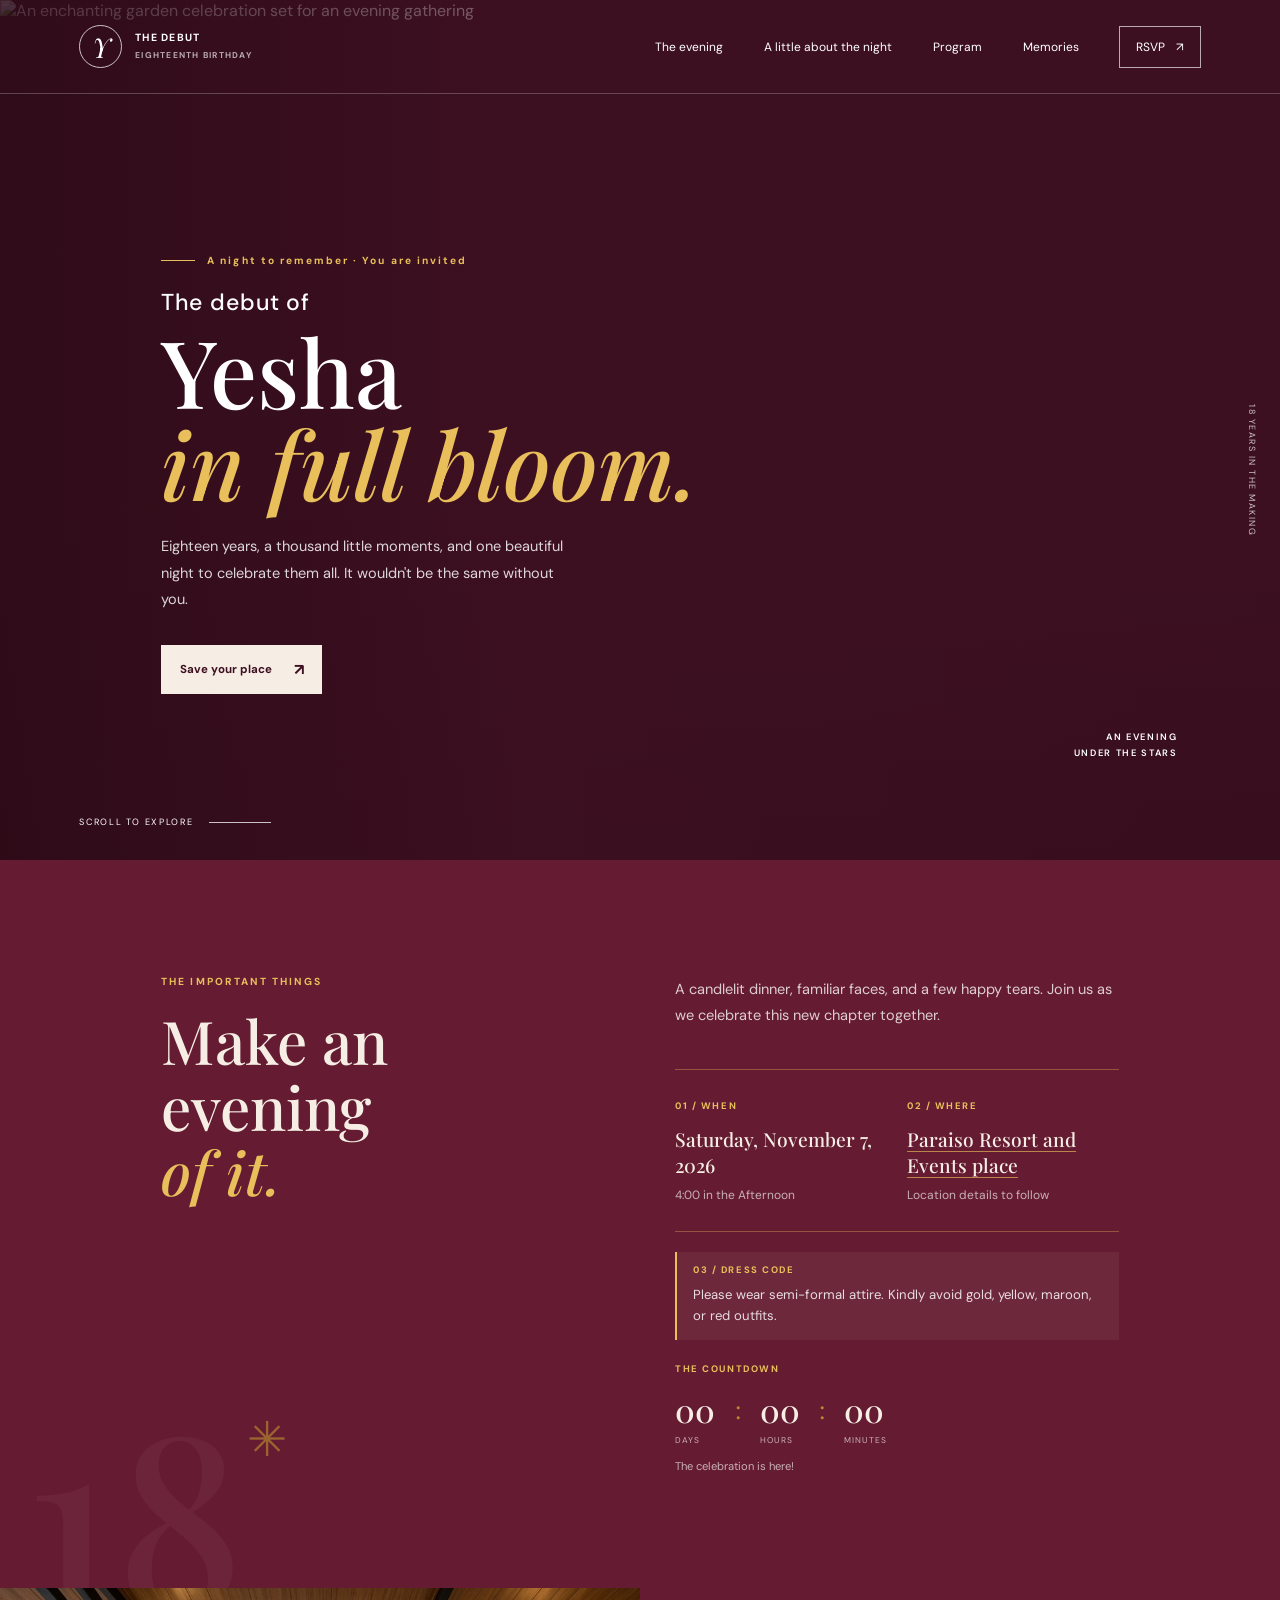
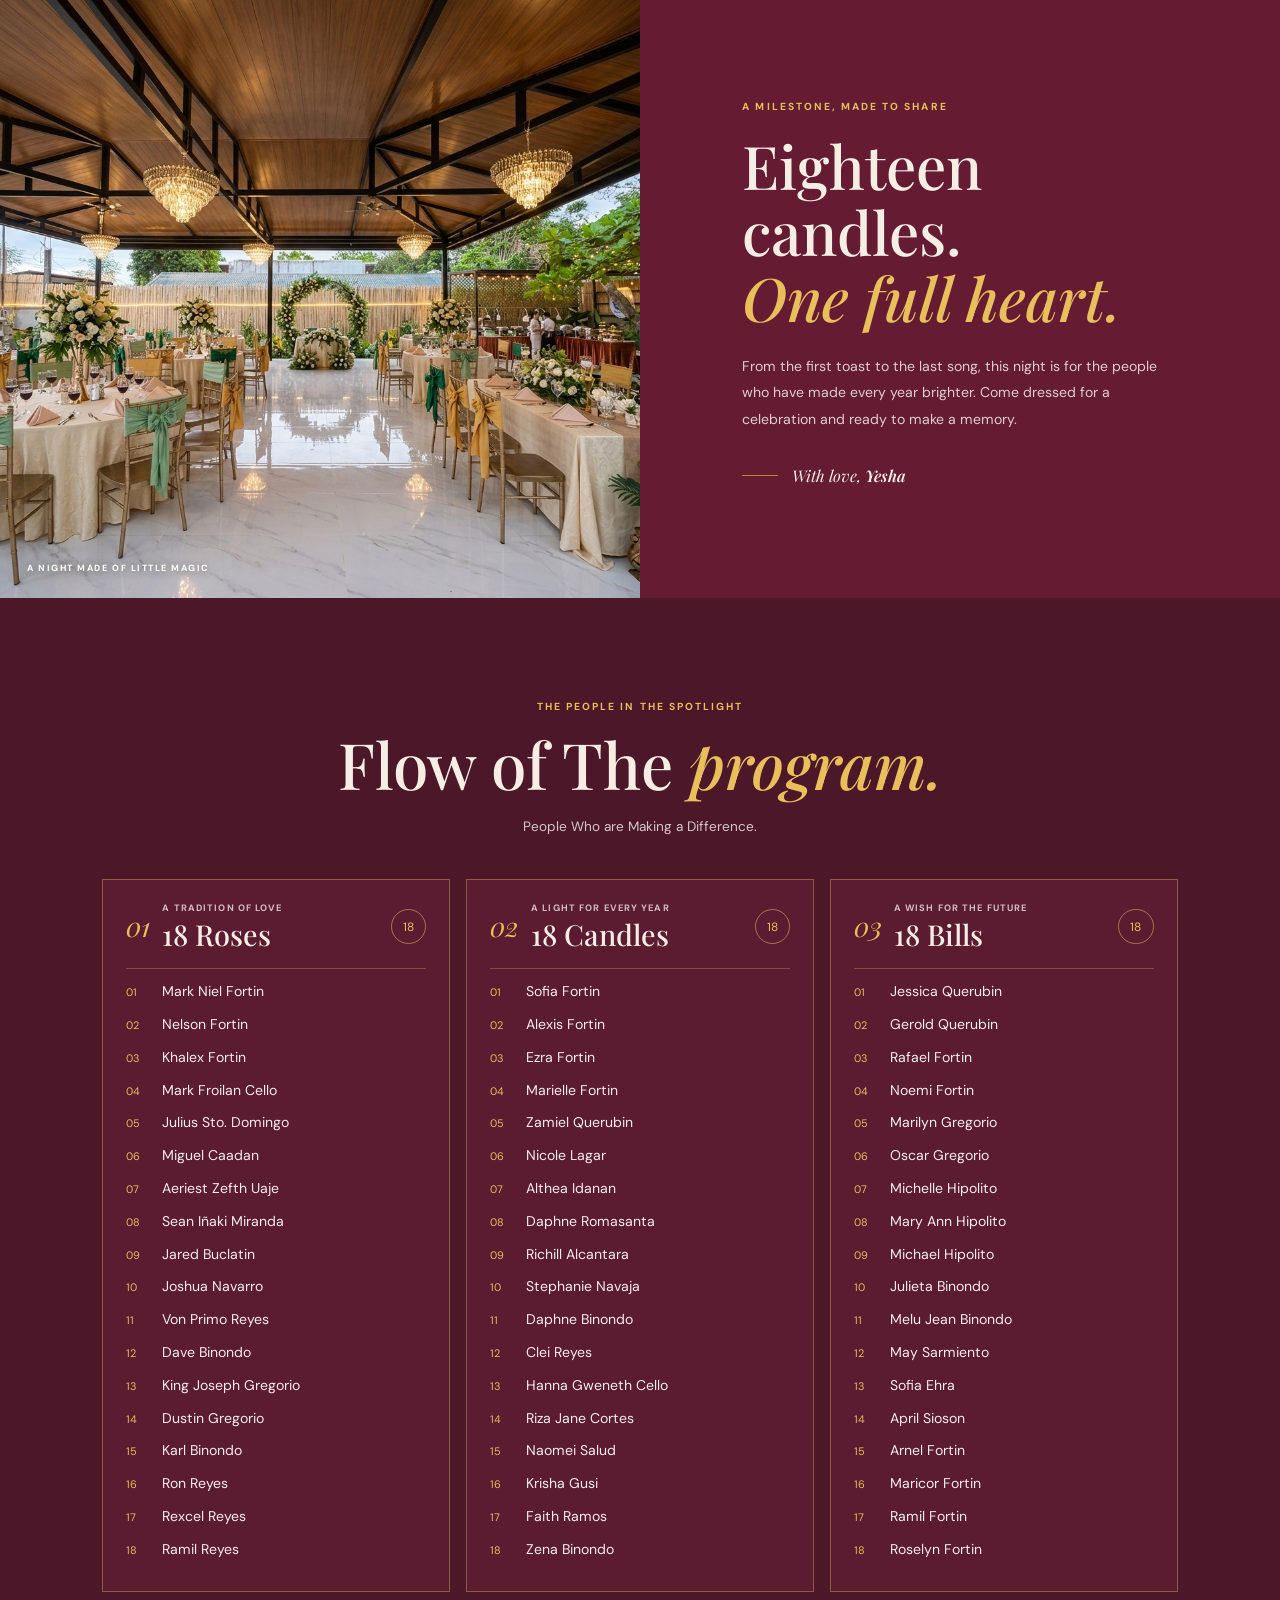
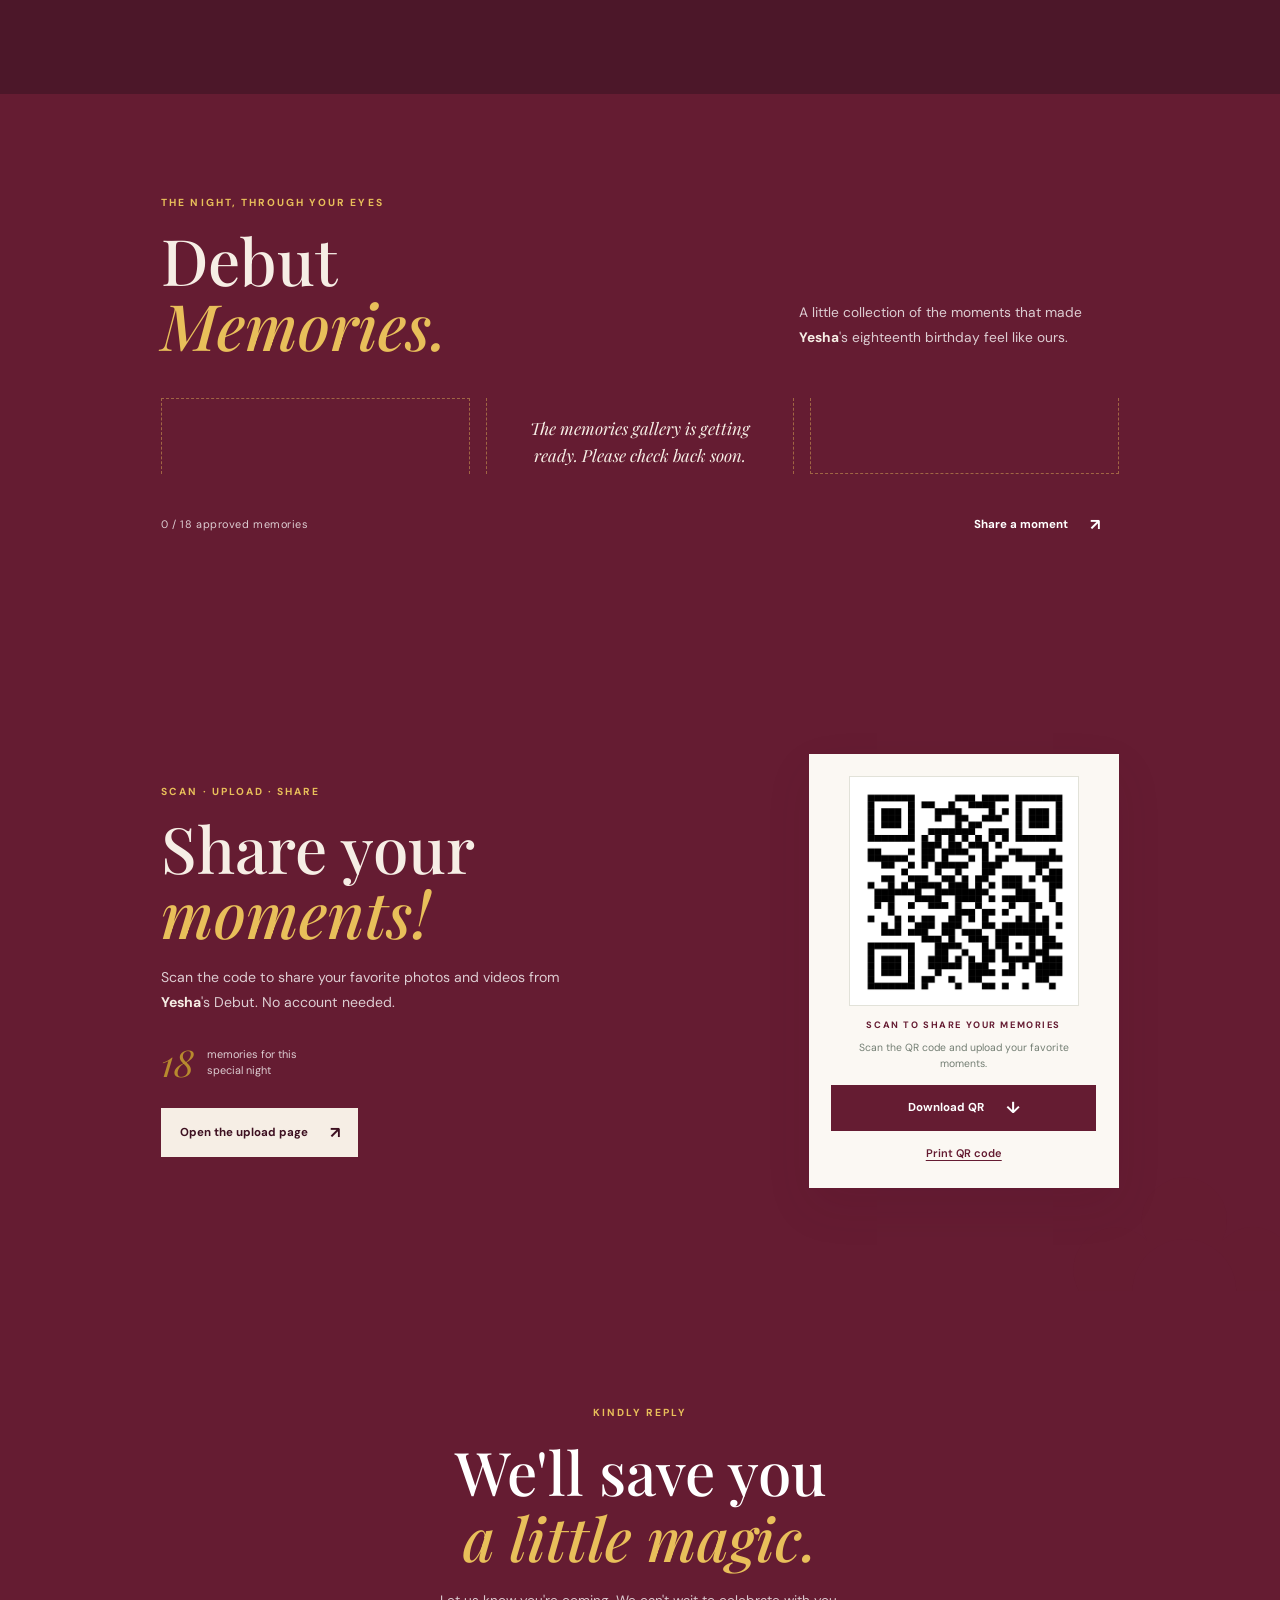
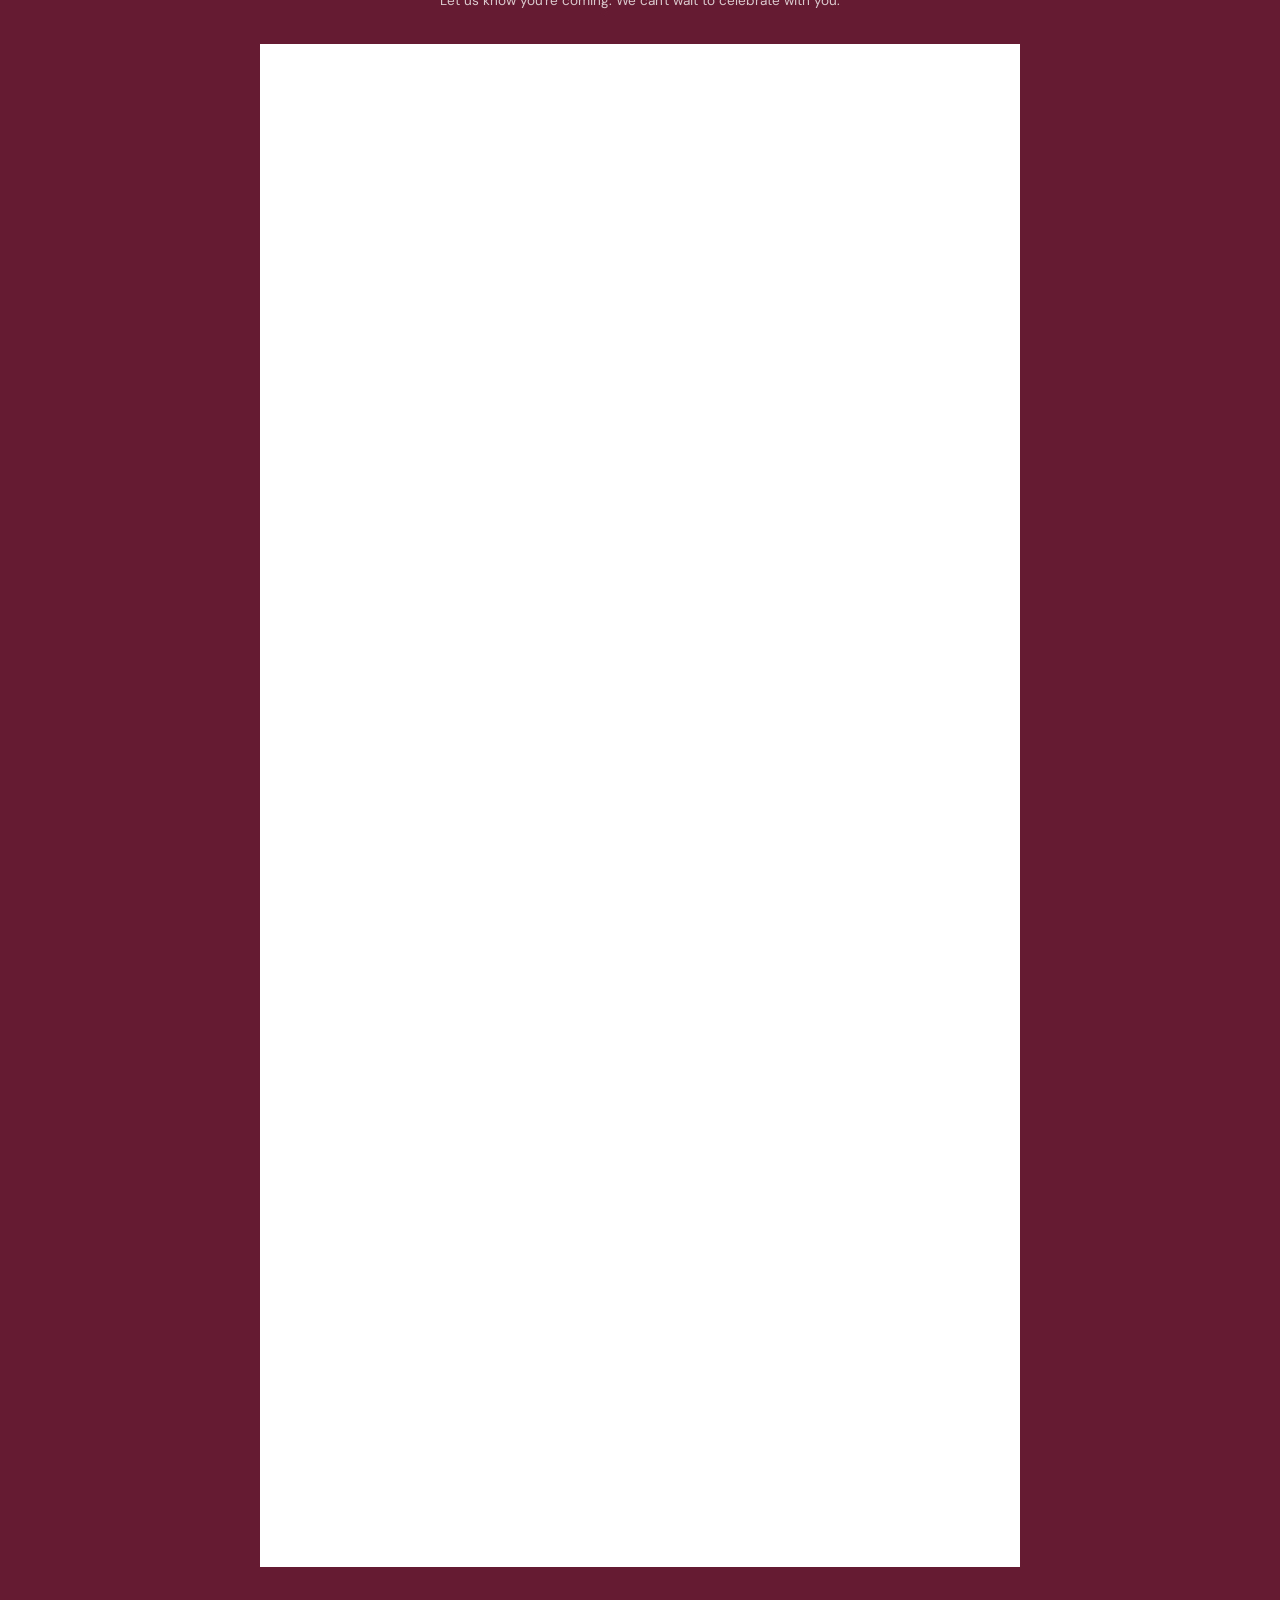
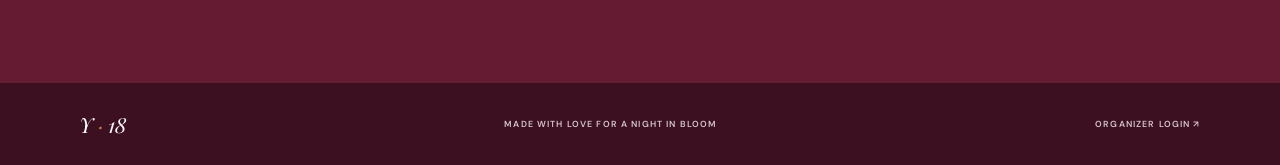
==== index.html @ 49f1c227 "Update print statement from 'Hello' to 'Goodbye'" ====
<!doctype html>
<html lang="en">
<head>
  <meta charset="utf-8">
  <meta name="viewport" content="width=device-width, initial-scale=1">
  <meta name="theme-color" content="#651c32">
  <meta name="description" content="You're invited to celebrate Yesha's eighteenth birthday debut.">
  <title>Yesha's Debut | An Evening in Bloom</title>
  <link rel="canonical" href="https://yesha-s-18th-birthday-atus.vercel.app/">
  <link rel="icon" type="image/svg+xml" href="favicon.svg">
  <link rel="apple-touch-icon" href="favicon.svg">
  <meta property="og:type" content="website">
  <meta property="og:site_name" content="Yesha's Debut">
  <meta property="og:title" content="Yesha's Debut | An Evening in Bloom">
  <meta property="og:description" content="You're invited to celebrate Yesha's eighteenth birthday debut.">
  <meta property="og:url" content="https://yesha-s-18th-birthday-atus.vercel.app/">
  <meta property="og:image" content="https://yesha-s-18th-birthday-atus.vercel.app/QR.png">
  <meta property="og:image:type" content="image/png">
  <meta property="og:image:width" content="1000">
  <meta property="og:image:height" content="1000">
  <meta property="og:image:alt" content="QR code for Yesha's debut celebration">
  <meta property="og:image" content="https://yesha-s-18th-birthday-atus.vercel.app/Venues.jpg">
  <meta property="og:image:alt" content="Paraiso Resort and Events Place">
  <meta name="twitter:card" content="summary">
  <meta name="twitter:title" content="Yesha's Debut | An Evening in Bloom">
  <meta name="twitter:description" content="You're invited to celebrate Yesha's eighteenth birthday debut.">
  <meta name="twitter:image" content="https://yesha-s-18th-birthday-atus.vercel.app/QR.png">
  <link rel="preconnect" href="https://fonts.googleapis.com">
  <link rel="preconnect" href="https://fonts.gstatic.com" crossorigin>
  <link href="https://fonts.googleapis.com/css2?family=DM+Sans:wght@400;500;600;700&family=Playfair+Display:ital,wght@0,500;0,600;0,700;1,500;1,600&display=swap" rel="stylesheet">
  <link rel="stylesheet" href="styles.css">
  <script src="https://cdn.jsdelivr.net/npm/@supabase/supabase-js@2" defer></script>
  <script src="site-config.js" defer></script>
  <script src="supabase-client.js" defer></script>
  <script src="script.js" defer></script>
</head>
<body>
  <audio id="background-audio" src="music.mp3" autoplay loop preload="auto" aria-hidden="true"></audio>
  <header class="site-header">
    <a class="wordmark" href="#home" aria-label="Yesha's debut, home">
      <span class="wordmark-initial">Y</span>
      <span class="wordmark-copy">THE DEBUT<br><span>EIGHTEENTH BIRTHDAY</span></span>
    </a>
    <nav class="main-nav" aria-label="Main navigation">
      <a href="#details">The evening</a>
      <a href="#celebration">A little about the night</a>
      <a href="#program">Program</a>
      <a href="#memories">Memories</a>
      <a class="nav-rsvp" href="#rsvp">RSVP <span aria-hidden="true">↗</span></a>
    </nav>
  </header>

  <main>
    <section class="hero" id="home" aria-labelledby="hero-title">
      <img class="hero-image is-active" src="https://images.unsplash.com/photo-1519741497674-611481863552?auto=format&fit=crop&w=2200&q=85" alt="An enchanting garden celebration set for an evening gathering" aria-hidden="true">
      <img class="hero-image" alt="" aria-hidden="true">
      <div class="hero-shade" aria-hidden="true"></div>
      <div class="hero-content">
        <p class="eyebrow"><span class="eyebrow-line"></span> A night to remember · You are invited</p>
        <h1 id="hero-title"><span class="hero-title-small">The debut of</span><span id="debutant-name" class="hero-name">Yesha</span><span class="hero-title-italic">in full bloom.</span></h1>
        <p class="hero-intro">Eighteen years, a thousand little moments, and one beautiful night to celebrate them all. It wouldn't be the same without you.</p>
        <a class="button button-light" href="#rsvp">Save your place <span aria-hidden="true">↗</span></a>
      </div>
      <div class="hero-note" aria-hidden="true"><span>AN EVENING</span><span>UNDER THE STARS</span></div>
      <a class="scroll-cue" href="#details"><span>SCROLL TO EXPLORE</span><span class="scroll-line"></span></a>
      <div class="hero-side-note" aria-hidden="true">18 YEARS IN THE MAKING</div>
    </section>

    <section class="details section-wrap" id="details" aria-labelledby="details-title">
      <div class="details-heading">
        <p class="eyebrow eyebrow-dark">THE IMPORTANT THINGS</p>
        <h2 id="details-title">Make an evening<br><em>of it.</em></h2>
      </div>
      <div class="details-main">
        <p class="section-copy">A candlelit dinner, familiar faces, and a few happy tears. Join us as we celebrate this new chapter together.</p>
        <div class="event-facts">
          <div class="event-fact">
            <span class="fact-index">01 / WHEN</span>
            <p id="event-date">Date to be announced</p>
            <span id="event-time" class="fact-subtext">4:00 PM</span>
          </div>
          <div class="event-fact">
            <span class="fact-index">02 / WHERE</span>
            <p><a id="event-venue" href="https://www.google.com/maps/place/Paraiso+sa+Congress/@14.7582657,121.0325871,3a,90y,278.48h,64.18t/data=!3m7!1e1!3m5!1sX5Kvedfa7cS5qW-k0V_lZw!2e0!6shttps:%2F%2Fstreetviewpixels-pa.googleapis.com%2Fv1%2Fthumbnail%3Fcb_client%3Dmaps_sv.tactile%26w%3D900%26h%3D600%26pitch%3D25.81698805499768%26panoid%3DX5Kvedfa7cS5qW-k0V_lZw%26yaw%3D278.47807647478226!7i13312!8i6656!4m16!1m8!3m7!1s0x3397b1004b66064d:0xa82770a7b398cbbd!2sParaiso+sa+Congress!8m2!3d14.7581177!4d121.0314279!10e5!16s%2Fg%2F11x8ly1_tz!3m6!1s0x3397b1004b66064d:0xa82770a7b398cbbd!8m2!3d14.7581177!4d121.0314279!10e5!16s%2Fg%2F11x8ly1_tz?entry=ttu&g_ep=EgoyMDI2MDkzMC4wIKXMDSoASAFQAw%3D%3D" target="_blank" rel="noopener noreferrer">Venue to be announced</a></p>
            <span id="event-location" class="fact-subtext">Location details to follow</span>
          </div>
        </div>
        <aside class="attire-note" aria-label="Dress code">
          <p class="attire-note-label">03 / DRESS CODE</p>
          <p>Please wear semi-formal attire. Kindly avoid gold, yellow, maroon, or red outfits.</p>
        </aside>
        <div class="countdown" aria-label="Countdown to the celebration">
          <p class="countdown-label">THE COUNTDOWN</p>
          <div class="countdown-units" aria-live="polite">
            <div><span id="days" class="count-number">--</span><span class="count-label">DAYS</span></div>
            <span class="count-separator" aria-hidden="true">:</span>
            <div><span id="hours" class="count-number">--</span><span class="count-label">HOURS</span></div>
            <span class="count-separator" aria-hidden="true">:</span>
            <div><span id="minutes" class="count-number">--</span><span class="count-label">MINUTES</span></div>
          </div>
          <p id="countdown-note" class="countdown-note">The date is being planned. Check back soon.</p>
        </div>
      </div>
      <div class="details-mark" aria-hidden="true">18<span>✳</span></div>
    </section>

    <section class="celebration" id="celebration" aria-labelledby="celebration-title">
      <div class="celebration-image-wrap">
        <img src="Venues.jpg" alt="Paraiso Resort and Events Place set for a celebration" loading="lazy">
        <span class="image-caption">A NIGHT MADE OF LITTLE MAGIC</span>
      </div>
      <div class="celebration-copy">
        <p class="eyebrow eyebrow-dark">A MILESTONE, MADE TO SHARE</p>
        <h2 id="celebration-title">Eighteen candles.<br><em>One full heart.</em></h2>
        <p>From the first toast to the last song, this night is for the people who have made every year brighter. Come dressed for a celebration and ready to make a memory.</p>
        <div class="celebration-signoff"><span class="signoff-rule"></span><span>With love, <strong id="signoff-name">Yesha</strong></span></div>
      </div>
    </section>

    <section class="program" id="program" aria-labelledby="program-title">
      <div class="program-heading">
        <p class="eyebrow">THE PEOPLE IN THE SPOTLIGHT</p>
        <h2 id="program-title">Flow of The <em>program.</em></h2>
        <p>People Who are Making a Difference.</p>
      </div>
      <div class="program-panels">
        <article class="program-panel">
          <div class="program-panel-heading">
            <span class="program-number" aria-hidden="true">01</span>
            <div><p class="program-kicker">A TRADITION OF LOVE</p><h3>18 Roses</h3></div>
            <span class="program-count">18</span>
          </div>
          <ol>
            <li>Mark Niel Fortin</li>
            <li>Nelson Fortin</li>
            <li>Khalex Fortin</li>
            <li>Mark Froilan Cello</li>
            <li>Julius Sto. Domingo</li>
            <li>Miguel Caadan</li>
            <li>Aeriest Zefth Uaje</li>
            <li>Sean Iñaki Miranda</li>
            <li>Jared Buclatin</li>
            <li>Joshua Navarro</li>
            <li>Von Primo Reyes</li>
            <li>Dave Binondo</li>
            <li>King Joseph Gregorio</li>
            <li>Dustin Gregorio</li>
            <li>Karl Binondo</li>
            <li>Ron Reyes</li>
            <li>Rexcel Reyes</li>
            <li>Ramil Reyes</li>
          </ol>
        </article>
        <article class="program-panel">
          <div class="program-panel-heading">
            <span class="program-number" aria-hidden="true">02</span>
            <div><p class="program-kicker">A LIGHT FOR EVERY YEAR</p><h3>18 Candles</h3></div>
            <span class="program-count">18</span>
          </div>
          <ol>
            <li>Sofia Fortin</li>
            <li>Alexis Fortin</li>
            <li>Ezra Fortin</li>
            <li>Marielle Fortin</li>
            <li>Zamiel Querubin</li>
            <li>Nicole Lagar</li>
            <li>Althea Idanan</li>
            <li>Daphne Romasanta</li>
            <li>Richill Alcantara</li>
            <li>Stephanie Navaja</li>
            <li>Daphne Binondo</li>
            <li>Clei Reyes</li>
            <li>Hanna Gweneth Cello</li>
            <li>Riza Jane Cortes</li>
            <li>Naomei Salud</li>
            <li>Krisha Gusi</li>
            <li>Faith Ramos</li>
            <li>Zena Binondo</li>
          </ol>
        </article>
        <article class="program-panel">
          <div class="program-panel-heading">
            <span class="program-number" aria-hidden="true">03</span>
            <div><p class="program-kicker">A WISH FOR THE FUTURE</p><h3>18 Bills</h3></div>
            <span class="program-count">18</span>
          </div>
          <ol>
            <li>Jessica Querubin</li>
            <li>Gerold Querubin</li>
            <li>Rafael Fortin</li>
            <li>Noemi Fortin</li>
            <li>Marilyn Gregorio</li>
            <li>Oscar Gregorio</li>
            <li>Michelle Hipolito</li>
            <li>Mary Ann Hipolito</li>
            <li>Michael Hipolito</li>
            <li>Julieta Binondo</li>
            <li>Melu Jean Binondo</li>
            <li>May Sarmiento</li>
            <li>Sofia Ehra</li>
            <li>April Sioson</li>
            <li>Arnel Fortin</li>
            <li>Maricor Fortin</li>
            <li>Ramil Fortin</li>
            <li>Roselyn Fortin</li>
          </ol>
        </article>
      </div>
    </section>

    <section class="memories" id="memories" aria-labelledby="memories-title">
      <div class="memories-heading">
        <div>
          <p class="eyebrow eyebrow-dark">THE NIGHT, THROUGH YOUR EYES</p>
          <h2 id="memories-title">Debut<br><em>Memories.</em></h2>
        </div>
        <p class="memories-intro">A little collection of the moments that made <span class="celebrant-inline">Yesha</span>'s eighteenth birthday feel like ours.</p>
      </div>
      <div id="gallery-grid" class="gallery-grid" aria-live="polite">
        <div class="gallery-empty"><span aria-hidden="true">✳</span><p>The first memories will appear here after they are approved.</p></div>
      </div>
      <div class="memories-bottom">
        <span class="gallery-count" id="gallery-count">0 / 18 approved memories</span>
        <a class="button button-forest" href="#share">Share a moment <span aria-hidden="true">↗</span></a>
      </div>
    </section>

    <section class="share" id="share" aria-labelledby="share-title">
      <div class="share-content">
        <div class="share-copy">
          <p class="eyebrow">SCAN · UPLOAD · SHARE</p>
          <h2 id="share-title">Share your<br><em>moments!</em></h2>
          <p>Scan the code to share your favorite photos and videos from <span class="celebrant-inline">Yesha</span>'s Debut. No account needed.</p>
          <div class="share-limit"><span class="limit-number">18</span><span>memories for this<br>special night</span></div>
          <a class="button button-light share-upload-link" href="./upload.html">Open the upload page <span aria-hidden="true">↗</span></a>
        </div>
        <div class="qr-card">
          <div class="qr-frame">
            <img id="qr-image" class="qr-image-link" src="QR.png" alt="QR code linking to the guest photo upload page">
          </div>
          <p class="qr-caption">SCAN TO SHARE YOUR MEMORIES</p>
          <p class="qr-instructions">Scan the QR code and upload your favorite moments.</p>
          <div class="qr-actions">
            <a class="button button-forest" id="download-qr" href="QR.png" download="yesha-debut-qr.png">Download QR <span aria-hidden="true">↓</span></a>
            <button class="text-button" id="print-qr" type="button">Print QR code</button>
          </div>
        </div>
      </div>
    </section>

    <dialog class="lightbox" id="lightbox" aria-label="Photo viewer">
      <button class="lightbox-close" id="lightbox-close" type="button" aria-label="Close photo viewer">×</button>
      <div class="lightbox-media" id="lightbox-media"></div>
      <p id="lightbox-caption"></p>
    </dialog>

    <section class="rsvp" id="rsvp" aria-labelledby="rsvp-title">
      <p class="eyebrow">KINDLY REPLY</p>
      <h2 id="rsvp-title">We'll save you<br><em>a little magic.</em></h2>
      <p class="rsvp-copy">Let us know you're coming. We can't wait to celebrate with you.</p>
      <div class="rsvp-form-wrap">
        <iframe
          class="rsvp-form"
          src="https://docs.google.com/forms/d/e/1FAIpQLSfuTPPCAPzBvNADlJmb6wy0ulGlIlmk2r95y5y-smfijhIFgg/viewform?embedded=true"
          title="RSVP for Yesha's eighteenth birthday debut"
          loading="lazy"
          allowfullscreen>
          Loading…
        </iframe>
      </div>
    </section>
  </main>

  <footer class="site-footer">
    <a class="footer-mark" href="#home">Y<span> · </span>18</a>
    <p>MADE WITH LOVE FOR A NIGHT IN BLOOM</p>
    <a href="./admin.html" class="back-top">ORGANIZER LOGIN ↗</a>
  </footer>
</body>
</html>
---- styles.css ----
:root {
  color-scheme: light;
  --forest: #651c32;
  --forest-dark: #3d1021;
  --leaf: #86601e;
  --petal: #f6eee5;
  --paper: #fbf8f3;
  --coral: #b88a2e;
  --sun: #e8bf5a;
  --ink: #39242a;
  --serif: "Playfair Display", Georgia, serif;
  --sans: "DM Sans", sans-serif;
}

* { box-sizing: border-box; }
html { scroll-behavior: smooth; scroll-padding-top: 5.5rem; }
body { margin: 0; background: var(--paper); color: var(--ink); font-family: var(--sans); -webkit-font-smoothing: antialiased; }
a { color: inherit; }

.site-header {
  position: absolute;
  z-index: 5;
  inset: 0 0 auto;
  min-height: 94px;
  padding: 0 clamp(1.25rem, 6.2vw, 6.5rem);
  display: flex;
  align-items: center;
  justify-content: space-between;
  color: white;
  border-bottom: 1px solid rgb(255 255 255 / 23%);
}
.wordmark { display: flex; align-items: center; gap: 0.8rem; text-decoration: none; }
.wordmark-initial { display: grid; width: 43px; aspect-ratio: 1; place-items: center; border: 1px solid rgb(255 255 255 / 75%); border-radius: 50%; font: italic 1.7rem var(--serif); }
.wordmark-copy { font-size: 0.65rem; font-weight: 700; letter-spacing: 0.12em; line-height: 1.55; }
.wordmark-copy span { color: rgb(255 255 255 / 65%); font-size: 0.53rem; }
.main-nav { display: flex; align-items: center; gap: clamp(1rem, 3.2vw, 3.2rem); font-size: 0.75rem; }
.main-nav a { text-decoration: none; transition: color 180ms ease; }
.main-nav a:hover { color: var(--sun); }
.main-nav .nav-rsvp { padding: 0.75rem 1rem; border: 1px solid rgb(255 255 255 / 65%); }
.nav-rsvp span { margin-left: 0.45rem; }

.hero { position: relative; min-height: 750px; height: min(860px, 100svh); display: flex; align-items: center; overflow: hidden; background: var(--forest-dark); color: white; }
.hero-image { position: absolute; inset: 0; width: 100%; height: 100%; object-fit: cover; object-position: center 54%; opacity: 0; transition: opacity 1s ease, filter 1s ease; }
.hero-image.is-active { opacity: 1; }
.hero-image.is-blurred { filter: blur(2px); transform: scale(1.02); }
.hero-shade { position: absolute; inset: 0; background: linear-gradient(90deg, rgb(45 10 23 / 84%) 0%, rgb(61 16 33 / 68%) 41%, rgb(61 16 33 / 16%) 100%), linear-gradient(0deg, rgb(45 10 23 / 46%), transparent 44%); }
.hero-content { position: relative; z-index: 1; width: min(700px, 68vw); margin-left: clamp(1.5rem, 12.6vw, 13rem); padding-top: 5.5rem; animation: content-arrive 700ms 100ms both; }
.eyebrow { display: flex; align-items: center; gap: 0.75rem; margin: 0; color: var(--sun); font-size: 0.64rem; font-weight: 700; letter-spacing: 0.2em; }
.eyebrow-line { width: 34px; height: 1px; background: currentColor; }
.hero h1 { margin: 1.4rem 0 1.1rem; font: 500 clamp(4rem, 7.3vw, 7.1rem)/0.99 var(--serif); }
.hero-title-small { display: block; margin-bottom: 0.42rem; font: 500 clamp(1.05rem, 1.8vw, 1.5rem)/1.2 var(--sans); letter-spacing: 0.04em; }
.hero-name { display: block; }
.hero-title-italic { display: block; color: var(--sun); font-style: italic; }
.hero-intro { max-width: 410px; margin: 1.6rem 0 2rem; color: rgb(255 255 255 / 83%); font-size: 0.91rem; line-height: 1.8; }
.button { display: inline-flex; min-height: 49px; align-items: center; justify-content: center; gap: 1.4rem; padding: 0.8rem 1.15rem; font-size: 0.72rem; font-weight: 700; text-decoration: none; transition: background 180ms ease, color 180ms ease, transform 180ms ease; }
.button:hover { transform: translateY(-2px); }
.button-light { background: var(--petal); color: var(--forest-dark); }
.button-light:hover { background: white; }
.button span { font-size: 1rem; }
.hero-note { position: absolute; right: clamp(2rem, 8vw, 8rem); bottom: 6.3rem; display: flex; flex-direction: column; gap: 0.25rem; color: white; font-size: 0.58rem; font-weight: 600; letter-spacing: 0.18em; text-align: right; }
.scroll-cue { position: absolute; bottom: 2rem; left: clamp(1.5rem, 6.2vw, 6.5rem); display: flex; align-items: center; gap: 1rem; color: white; font-size: 0.57rem; letter-spacing: 0.18em; text-decoration: none; }
.scroll-line { width: 62px; height: 1px; background: rgb(255 255 255 / 75%); }
.hero-side-note { position: absolute; right: 1.4rem; top: 47%; color: rgb(255 255 255 / 75%); font-size: 0.56rem; letter-spacing: 0.17em; writing-mode: vertical-rl; }

.section-wrap { position: relative; padding: clamp(5rem, 9vw, 8.5rem) clamp(1.5rem, 12.6vw, 13rem); }
.details { display: grid; grid-template-columns: 0.9fr 1fr; gap: clamp(3rem, 9vw, 9rem); overflow: hidden; background: var(--paper); }
.eyebrow-dark { color: var(--leaf); }
.details h2, .celebration h2, .rsvp h2 { margin: 1.25rem 0 0; color: var(--forest); font: 500 clamp(2.65rem, 4.7vw, 4.5rem)/1.09 var(--serif); }
.details h2 em, .celebration h2 em, .rsvp h2 em { color: var(--coral); font-weight: 500; }
.details-main { padding-top: 0.1rem; }
.section-copy { max-width: 490px; margin: 0 0 2.5rem; color: #69746b; font-size: 0.91rem; line-height: 1.8; }
.event-facts { display: grid; grid-template-columns: 1fr 1fr; gap: 1.25rem; padding: 1.4rem 0 1.7rem; border-top: 1px solid #d8ddd3; border-bottom: 1px solid #d8ddd3; }
.attire-note { margin-top: 1.2rem; border-left: 2px solid var(--sun); padding: 0.8rem 1rem; background: rgb(255 255 255 / 5%); }
.attire-note-label { margin: 0; color: var(--sun); font-size: 0.59rem; font-weight: 700; letter-spacing: 0.16em; }
.attire-note p:last-child { margin: 0.45rem 0 0; color: rgb(255 255 255 / 84%); font-size: 0.82rem; line-height: 1.65; }
.fact-index, .countdown-label { color: var(--leaf); font-size: 0.59rem; font-weight: 700; letter-spacing: 0.16em; }
.event-fact p { margin: 0.8rem 0 0.3rem; color: var(--forest); font: 500 1.2rem var(--serif); }
.event-fact a { text-decoration: underline; text-decoration-color: rgb(232 191 90 / 65%); text-underline-offset: 0.2em; cursor: pointer; }
.event-fact a:hover { color: var(--sun); }
.fact-subtext { color: #798078; font-size: 0.75rem; }
.countdown { padding-top: 1.45rem; }
.countdown-label { margin: 0 0 0.8rem; }
.countdown-units { display: flex; align-items: flex-start; gap: 1.2rem; }
.countdown-units > div { display: grid; gap: 0.28rem; }
.count-number { color: var(--forest); font: 500 2rem var(--serif); font-variant-numeric: tabular-nums; }
.count-label { color: #798078; font-size: 0.53rem; letter-spacing: 0.12em; }
.count-separator { padding-top: 0.32rem; color: var(--coral); font: 1.5rem var(--serif); }
.countdown-note { margin: 0.8rem 0 0; color: #798078; font-size: 0.7rem; }
.details-mark { position: absolute; bottom: -2.65rem; left: 2%; color: rgb(101 28 50 / 4%); font: 500 15rem/1 var(--serif); pointer-events: none; }
.details-mark span { position: absolute; top: 1.1rem; right: -2.7rem; color: var(--coral); font: 3rem var(--sans); opacity: 0.65; }

.celebration { display: grid; min-height: 610px; grid-template-columns: 1fr 1fr; background: #f0e6d3; }
.celebration-image-wrap { position: relative; min-height: 540px; overflow: hidden; }
.celebration-image-wrap img { position: absolute; width: 100%; height: 100%; object-fit: cover; }
.image-caption { position: absolute; bottom: 1.5rem; left: 1.7rem; color: white; font-size: 0.56rem; font-weight: 700; letter-spacing: 0.17em; text-shadow: 0 1px 10px rgb(0 0 0 / 45%); }
.celebration-copy { display: flex; flex-direction: column; justify-content: center; align-items: flex-start; padding: clamp(3rem, 8vw, 7rem); }
.celebration-copy > p:not(.eyebrow) { max-width: 440px; margin: 1.4rem 0 0; color: #5e6a60; font-size: 0.88rem; line-height: 1.9; }
.celebration-signoff { display: flex; align-items: center; gap: 0.85rem; margin-top: 2rem; color: var(--forest); font: italic 1rem var(--serif); }
.signoff-rule { width: 36px; height: 1px; background: var(--coral); }
.celebration-signoff strong { font-weight: 600; }

.program { padding: clamp(4.5rem, 8vw, 7rem) clamp(1.5rem, 8vw, 8rem); background: #4c1729; color: var(--petal); }
.program-heading { max-width: 680px; margin: 0 auto 2.5rem; text-align: center; }
.program-heading .eyebrow { justify-content: center; }
.program-heading h2 { margin: 1rem 0 0; color: var(--petal); font: 500 clamp(2.6rem, 5vw, 4.4rem)/1.08 var(--serif); }
.program-heading h2 em { color: var(--sun); font-weight: 500; }
.program-heading > p:last-child { max-width: 490px; margin: 1rem auto 0; color: rgb(255 255 255 / 76%); font-size: 0.85rem; line-height: 1.8; }
.program-panels { display: grid; max-width: 1280px; grid-template-columns: repeat(3, minmax(0, 1fr)); gap: 1rem; margin: 0 auto; }
.program-panel { min-width: 0; padding: 1.35rem clamp(1rem, 1.8vw, 1.65rem); border: 1px solid rgb(232 191 90 / 38%); background: #5b1b30; }
.program-panel-heading { display: grid; grid-template-columns: auto 1fr auto; align-items: center; gap: 0.75rem; padding-bottom: 1rem; border-bottom: 1px solid rgb(232 191 90 / 30%); }
.program-number { color: var(--sun); font: italic 1.7rem/1 var(--serif); }
.program-kicker { margin: 0 0 0.3rem; color: rgb(255 255 255 / 72%); font-size: 0.58rem; font-weight: 700; letter-spacing: 0.12em; }
.program-panel h3 { margin: 0; color: var(--petal); font: 500 1.8rem/1.15 var(--serif); }
.program-count { display: grid; width: 2.2rem; aspect-ratio: 1; place-items: center; border: 1px solid rgb(232 191 90 / 55%); border-radius: 50%; color: var(--sun); font-size: 0.75rem; }
.program-panel ol { display: grid; gap: 0.15rem; margin: 0; padding: 0.8rem 0 0; list-style: none; counter-reset: participant; }
.program-panel li { display: grid; grid-template-columns: 1.8rem minmax(0, 1fr); gap: 0.45rem; align-items: baseline; min-height: 1.9rem; color: rgb(255 255 255 / 92%); font-size: 0.88rem; line-height: 1.5; overflow-wrap: anywhere; counter-increment: participant; }
.program-panel li::before { color: var(--sun); content: counter(participant, decimal-leading-zero); font-size: 0.68rem; font-variant-numeric: tabular-nums; }

.rsvp { padding: clamp(5rem, 9vw, 8rem) 1.5rem; background: var(--forest); color: white; text-align: center; }
.rsvp .eyebrow { justify-content: center; }
.rsvp h2 { color: white; }
.rsvp h2 em { color: var(--sun); }
.rsvp-copy { margin: 1.2rem auto 1.8rem; color: rgb(255 255 255 / 76%); font-size: 0.85rem; line-height: 1.7; }
.button-dark { background: var(--sun); color: var(--forest-dark); }
.button-dark:hover { background: #f1d58e; }
.rsvp-form-wrap { width: min(100%, 760px); margin: 2rem auto 0; overflow: hidden; background: white; }
.rsvp-form { display: block; width: 100%; height: 1523px; border: 0; }
.site-footer { min-height: 82px; display: flex; align-items: center; justify-content: space-between; gap: 1rem; padding: 1rem clamp(1.5rem, 6.2vw, 6.5rem); background: var(--forest-dark); color: rgb(255 255 255 / 76%); }
.footer-mark { color: white; font: italic 1.3rem var(--serif); text-decoration: none; }
.footer-mark span { color: var(--coral); }
.site-footer p, .back-top { margin: 0; font-size: 0.55rem; font-weight: 600; letter-spacing: 0.13em; }
.back-top { color: inherit; text-decoration: none; }

.main-nav a[href="#memories"] { white-space: nowrap; }
.memories { padding: clamp(4.5rem, 8vw, 7.5rem) clamp(1.5rem, 12.6vw, 13rem); background: #f4eee6; }
.memories-heading, .memories-bottom, .organizer-heading, .admin-toolbar, .upload-heading, .upload-footer { display: flex; align-items: flex-end; justify-content: space-between; gap: 1.5rem; }
.memories h2, .share h2, .organizer h2 { margin: 1.1rem 0 0; color: var(--forest); font: 500 clamp(2.8rem, 5vw, 4.7rem)/1.02 var(--serif); }
.memories h2 em, .share h2 em { color: var(--coral); font-weight: 500; }
.memories-intro { max-width: 320px; margin: 0 0 0.5rem; color: #667368; font-size: 0.86rem; line-height: 1.8; }
.gallery-grid { columns: 3; column-gap: 1rem; margin-top: 2.5rem; }
.gallery-empty { min-height: 230px; display: grid; place-content: center; justify-items: center; padding: 2rem; border: 1px dashed #c7cfc4; color: #647266; text-align: center; }
.gallery-empty > span { color: var(--coral); font-size: 2rem; }
.gallery-empty p { max-width: 300px; margin: 0.75rem 0 0; font: italic 1.05rem/1.6 var(--serif); }
.gallery-item { position: relative; display: inline-block; width: 100%; min-width: 0; margin: 0 0 1rem; break-inside: avoid; aspect-ratio: 1 / 1.12; overflow: hidden; background: #dce3d8; }
.gallery-item:nth-child(3n + 2) { aspect-ratio: 1 / 0.9; }
.gallery-item img, .gallery-item video { width: 100%; height: 100%; object-fit: cover; transition: transform 450ms ease; }
.gallery-item:hover img { transform: scale(1.035); }
.gallery-open { position: absolute; inset: 0; width: 100%; border: 0; padding: 0; background: transparent; cursor: zoom-in; }
.gallery-credit { position: absolute; inset: auto 0 0; padding: 2rem 1rem 0.9rem; color: white; background: linear-gradient(transparent, rgb(10 26 19 / 70%)); pointer-events: none; }
.gallery-credit strong, .gallery-credit span { display: block; overflow: hidden; text-overflow: ellipsis; white-space: nowrap; }
.gallery-credit strong { font: 500 1rem var(--serif); }
.gallery-credit span { margin-top: 0.25rem; font-size: 0.63rem; }
.memories-bottom { align-items: center; margin-top: 1.6rem; }
.gallery-count { color: #667368; font-size: 0.68rem; letter-spacing: 0.05em; }
.button-forest { border: 0; background: var(--forest); color: white; cursor: pointer; }
.button-forest:hover { background: var(--forest-dark); }

.share { position: relative; overflow: hidden; padding: clamp(4.5rem, 8vw, 7.5rem) clamp(1.5rem, 12.6vw, 13rem); background: #f3ead8; }
.share::after { position: absolute; right: -2rem; bottom: -8rem; color: rgb(101 28 50 / 5%); content: "✿"; font: 19rem/1 var(--serif); pointer-events: none; }
.share-content { position: relative; z-index: 1; display: grid; grid-template-columns: 1fr minmax(230px, 310px); align-items: center; gap: 4rem; }
.share-copy > p:not(.eyebrow) { max-width: 430px; margin: 1.2rem 0 0; color: #58675d; font-size: 0.88rem; line-height: 1.8; }
.share .eyebrow { color: var(--leaf); }
.share-copy h2 { color: var(--forest); }
.celebrant-inline { color: var(--forest); font-weight: 700; }
.share-limit { display: flex; align-items: center; gap: 0.8rem; margin-top: 1.8rem; color: #657469; font-size: 0.68rem; line-height: 1.45; }
.limit-number { color: var(--coral); font: italic 2.3rem/1 var(--serif); }
.share-upload-link { margin-top: 1.7rem; }
.qr-card { display: grid; justify-items: center; padding: 1.4rem; background: var(--paper); box-shadow: 0 18px 44px rgb(61 16 33 / 9%); }
.qr-frame { display: grid; width: min(100%, 230px); aspect-ratio: 1; place-items: center; padding: 0.5rem; border: 1px solid #e2e2d9; background: white; }
.qr-image-link { display: block; width: 100%; height: 100%; }
.qr-frame img { display: block; width: 100%; height: 100%; object-fit: contain; }
.qr-caption { margin: 0.8rem 0 0; color: var(--forest); font-size: 0.58rem; font-weight: 700; letter-spacing: 0.17em; }
.qr-instructions { max-width: 210px; margin: 0.55rem 0 0; color: #737e73; font-size: 0.65rem; line-height: 1.55; text-align: center; }
.qr-actions { display: grid; width: 100%; gap: 0.5rem; margin-top: 0.8rem; justify-items: center; }
.qr-actions .button { width: 100%; min-height: 42px; justify-content: center; }
.text-button { border: 0; padding: 0.4rem; background: transparent; color: var(--forest); font: 600 0.69rem var(--sans); text-decoration: underline; text-underline-offset: 3px; cursor: pointer; }
.upload-form { position: relative; z-index: 1; max-width: 850px; margin: clamp(3.5rem, 6vw, 5.5rem) auto 0; padding: clamp(1.25rem, 3.5vw, 2.5rem); background: var(--paper); box-shadow: 0 22px 55px rgb(61 16 33 / 9%); }
.upload-heading { align-items: center; margin-bottom: 1.4rem; }
.upload-heading h3 { margin: 0.5rem 0 0; color: var(--forest); font: 500 1.75rem var(--serif); }
.remaining-count { color: #6b786e; font-size: 0.67rem; white-space: nowrap; }
.dropzone { position: relative; display: grid; min-height: 160px; place-content: center; justify-items: center; gap: 0.45rem; border: 1px dashed #aab9a8; background: #f5f6ef; color: var(--forest); text-align: center; cursor: pointer; transition: border-color 180ms ease, background 180ms ease; }
.dropzone:hover, .dropzone.is-dragging { border-color: var(--coral); background: #fbf1e9; }
.dropzone input { position: absolute; width: 1px; height: 1px; overflow: hidden; clip: rect(0, 0, 0, 0); }
.dropzone:focus-within { outline: 2px solid var(--coral); outline-offset: 3px; }
.drop-icon { display: grid; width: 34px; aspect-ratio: 1; place-items: center; border: 1px solid #cbd4c9; border-radius: 50%; color: var(--coral); font-size: 1.3rem; }
.dropzone strong { margin-top: 0.25rem; font: 500 1.08rem var(--serif); }
.dropzone > span:last-child { color: #758078; font-size: 0.64rem; }
.preview-grid { display: grid; grid-template-columns: repeat(auto-fill, minmax(105px, 1fr)); gap: 0.6rem; margin-top: 0.75rem; }
.preview-item { position: relative; aspect-ratio: 1; overflow: hidden; background: #e6e9e1; }
.preview-item img, .preview-item video { width: 100%; height: 100%; object-fit: cover; }
.preview-remove { position: absolute; top: 0.3rem; right: 0.3rem; display: grid; width: 27px; aspect-ratio: 1; place-items: center; border: 0; border-radius: 50%; background: rgb(61 16 33 / 90%); color: white; font-size: 1rem; cursor: pointer; }
.upload-fields { display: grid; grid-template-columns: 1fr auto; align-items: end; gap: 1rem; margin-top: 1.4rem; }
.field-label { display: grid; gap: 0.45rem; color: var(--forest); font-size: 0.72rem; font-weight: 600; }
.field-label > span { display: inline; color: #849086; font-size: 0.62rem; font-weight: 400; }
.field-label input, .field-label textarea { width: 100%; border: 1px solid #d5dbd2; border-radius: 0; padding: 0.78rem 0.85rem; background: white; color: var(--ink); font: 400 0.77rem var(--sans); }
.field-label input:focus, .field-label textarea:focus { border-color: var(--leaf); outline: 2px solid rgb(82 110 80 / 15%); }
.anonymous-toggle { display: flex; align-items: center; gap: 0.55rem; min-height: 42px; color: #526155; font-size: 0.7rem; cursor: pointer; white-space: nowrap; }
.anonymous-toggle input { position: absolute; opacity: 0; }
.toggle-ui { position: relative; width: 34px; height: 19px; border-radius: 20px; background: #c6cec5; transition: background 180ms ease; }
.toggle-ui::after { position: absolute; top: 3px; left: 3px; width: 13px; aspect-ratio: 1; border-radius: 50%; background: white; content: ""; transition: transform 180ms ease; }
.anonymous-toggle input:checked + .toggle-ui { background: var(--leaf); }
.anonymous-toggle input:checked + .toggle-ui::after { transform: translateX(15px); }
.anonymous-toggle input:focus-visible + .toggle-ui { outline: 2px solid var(--coral); outline-offset: 2px; }
.caption-field { position: relative; grid-column: 1 / -1; }
.caption-field textarea { resize: vertical; }
.character-count { justify-self: end; margin-top: -0.2rem; color: #899289; font-size: 0.59rem; font-weight: 400; }
.upload-footer { align-items: center; margin-top: 1rem; }
.privacy-note { max-width: 330px; margin: 0; color: #788379; font-size: 0.64rem; line-height: 1.6; }
.upload-button:disabled { background: #aab5aa; cursor: not-allowed; }
.upload-progress { display: grid; gap: 0.45rem; margin-top: 1.2rem; color: #637267; font-size: 0.68rem; }
.progress-track { height: 4px; overflow: hidden; background: #dce2d8; }
.progress-track span { display: block; width: 0; height: 100%; background: var(--coral); transition: width 160ms linear; }
.upload-message { margin: 0.8rem 0 0; color: var(--forest); font-size: 0.76rem; line-height: 1.6; }
.upload-message:empty { display: none; }

.organizer { border-top: 1px solid #e1e3da; background: #fbf8f3; }
.organizer > summary { display: flex; justify-content: space-between; align-items: center; padding: 1.35rem clamp(1.5rem, 12.6vw, 13rem); color: var(--forest); font-size: 0.73rem; font-weight: 700; cursor: pointer; list-style: none; }
.organizer > summary::-webkit-details-marker { display: none; }
.organizer > summary span { color: var(--coral); font-size: 1.2rem; }
.organizer[open] > summary span { transform: rotate(45deg); }
.organizer-content { padding: 1rem clamp(1.5rem, 12.6vw, 13rem) 4rem; }
.organizer-heading { align-items: end; }
.organizer h2 { font-size: clamp(2.3rem, 4vw, 3.5rem); }
.organizer-heading > p { max-width: 270px; margin: 0; color: #748075; font-size: 0.77rem; line-height: 1.6; }
.admin-stats { display: grid; grid-template-columns: repeat(3, 1fr); gap: 1rem; margin: 1.7rem 0; }
.admin-stat { padding: 1rem; border: 1px solid #e1e5dc; background: white; }
.admin-stat strong { display: block; color: var(--forest); font: 500 1.7rem var(--serif); }
.admin-stat span { color: #798379; font-size: 0.6rem; letter-spacing: 0.08em; text-transform: uppercase; }
.admin-toolbar { align-items: center; border-bottom: 1px solid #dde2d9; }
.admin-tabs { display: flex; flex-wrap: wrap; gap: 0.5rem; }
.admin-tab { border: 0; border-bottom: 2px solid transparent; padding: 0.75rem 0.4rem; background: none; color: #788278; font: 600 0.67rem var(--sans); cursor: pointer; }
.admin-tab span { margin-left: 0.25rem; color: var(--coral); }
.admin-tab.is-active { border-color: var(--coral); color: var(--forest); }
.admin-grid { display: grid; grid-template-columns: repeat(3, minmax(0, 1fr)); gap: 0.8rem; margin-top: 1rem; }
.admin-item { min-width: 0; padding: 0.6rem; border: 1px solid #e2e5de; background: white; }
.admin-item-media { width: 100%; aspect-ratio: 1.4; object-fit: cover; background: #e7ebe4; }
.admin-item h3 { overflow: hidden; margin: 0.65rem 0 0.25rem; color: var(--forest); font: 500 0.95rem var(--serif); text-overflow: ellipsis; white-space: nowrap; }
.admin-item p { margin: 0.25rem 0; color: #7c877d; font-size: 0.61rem; line-height: 1.5; }
.admin-actions { display: flex; flex-wrap: wrap; gap: 0.3rem; margin-top: 0.55rem; }
.admin-actions button { border: 1px solid #dce2d9; padding: 0.45rem 0.55rem; background: white; color: var(--forest); font: 600 0.59rem var(--sans); cursor: pointer; }
.admin-actions button:hover { border-color: var(--leaf); background: #f3f6f0; }
.admin-empty { grid-column: 1 / -1; padding: 1.8rem; color: #798379; font: italic 1rem var(--serif); text-align: center; }
.demo-warning { margin: 1.5rem 0 0; border-left: 2px solid var(--coral); padding: 0.5rem 0 0.5rem 0.8rem; color: #6d786f; font-size: 0.66rem; line-height: 1.6; }
.lightbox { width: min(94vw, 1000px); max-width: none; max-height: 92svh; border: 0; padding: 2.8rem 1rem 1rem; background: var(--forest-dark); color: white; }
.lightbox::backdrop { background: rgb(29 7 15 / 88%); }
.lightbox-close { position: absolute; top: 0.6rem; right: 0.8rem; border: 0; background: transparent; color: white; font: 2rem/1 var(--sans); cursor: pointer; }
.lightbox-media { display: grid; min-height: 150px; max-height: 76svh; place-items: center; }
.lightbox-media img, .lightbox-media video { display: block; max-width: 100%; max-height: 76svh; object-fit: contain; }
.lightbox > p { margin: 0.75rem 0 0; color: rgb(255 255 255 / 82%); font-size: 0.75rem; text-align: center; }

.upload-page, .admin-page { min-height: 100vh; background: #f3ead8; }
.upload-page-header, .admin-page-header { display: flex; min-height: 78px; align-items: center; justify-content: space-between; gap: 1rem; padding: 0 clamp(1.25rem, 6vw, 5rem); border-bottom: 1px solid rgb(101 28 50 / 14%); }
.upload-wordmark { display: flex; align-items: center; gap: 0.7rem; color: var(--forest); font-size: 0.61rem; font-weight: 700; letter-spacing: 0.1em; line-height: 1.55; text-decoration: none; }
.upload-wordmark > span:first-child { display: grid; width: 39px; aspect-ratio: 1; place-items: center; border: 1px solid var(--leaf); border-radius: 50%; font: italic 1.5rem var(--serif); }
.upload-wordmark small { color: #748075; font-size: 0.51rem; }
.upload-back-link { color: var(--forest); font-size: 0.68rem; text-decoration: none; }
.upload-back-link span { margin-left: 0.3rem; color: var(--coral); }
.upload-page-main { width: min(100% - 2.5rem, 850px); margin: 0 auto; padding: clamp(3rem, 7vw, 5.8rem) 0 3rem; }
.upload-page-intro { text-align: center; }
.upload-page-intro .eyebrow { justify-content: center; }
.upload-page-intro h1, .admin-login-panel h1 { margin: 1.1rem 0 0; color: var(--forest); font: 500 clamp(3rem, 8vw, 5rem)/1.02 var(--serif); }
.upload-page-intro h1 em, .admin-login-panel h1 em { color: var(--coral); font-weight: 500; }
.upload-page-intro > p:not(.eyebrow) { max-width: 460px; margin: 1rem auto 0; color: #5f6e62; font-size: 0.86rem; line-height: 1.8; }
.upload-quota { display: flex; align-items: center; justify-content: center; gap: 0.65rem; margin-top: 1.15rem; color: #738075; font-size: 0.62rem; line-height: 1.4; text-align: left; }
.upload-quota strong { color: var(--coral); font: italic 2rem/1 var(--serif); }
.upload-availability { margin: 1.5rem auto 0; border-left: 2px solid var(--coral); padding: 0.65rem 0.8rem; color: #617064; font-size: 0.73rem; line-height: 1.6; text-align: left; }
.upload-availability.is-open { border-color: var(--leaf); }
.upload-page-form { margin-top: 1.8rem; }
.upload-page-form .upload-heading h2 { margin: 0.5rem 0 0; color: var(--forest); font: 500 1.65rem var(--serif); }
.upload-picker { min-height: 175px; }
.upload-picker.is-locked { border-color: #c8d0c5; background: #edf0e9; color: #7a857b; cursor: not-allowed; }
.upload-picker > span:last-child { margin-top: -0.2rem; }
.auto-upload-note { margin: 0; color: #637267; font-size: 0.68rem; line-height: 1.5; }
.selected-count { margin: 0.8rem 0 0; color: #6f7c71; font-size: 0.67rem; }
.upload-preview-grid { grid-template-columns: repeat(auto-fill, minmax(145px, 1fr)); }
.upload-preview-item { position: relative; min-width: 0; overflow: hidden; border: 1px solid #e0e5dc; background: white; }
.upload-preview-media { display: block; width: 100%; aspect-ratio: 1.35; background: #e7ebe4; object-fit: cover; }
.upload-preview-info { display: grid; gap: 0.2rem; padding: 0.6rem 2.3rem 0.65rem 0.65rem; }
.upload-preview-info strong { overflow: hidden; color: var(--forest); font-size: 0.64rem; text-overflow: ellipsis; white-space: nowrap; }
.upload-preview-info span { color: #7b867c; font-size: 0.58rem; }
.upload-preview-item .preview-remove { top: auto; bottom: 0.7rem; }
.upload-page-fields { margin-top: 1.3rem; }
.upload-page-footer { margin: 1.5rem 0 0; color: #738075; font: italic 0.9rem var(--serif); text-align: center; }
.admin-page { background: var(--paper); }
.admin-page-main { width: min(100% - 2.5rem, 1120px); margin: 0 auto; padding: clamp(2.5rem, 6vw, 5rem) 0; }
.admin-login-panel { width: min(100%, 430px); margin: 3rem auto; padding: clamp(1.5rem, 5vw, 2.7rem); background: #f0e6d3; }
.admin-login-panel h1 { font-size: clamp(2.8rem, 7vw, 4rem); }
.admin-login-panel > p:not(.eyebrow):not(.upload-message) { color: #69766b; font-size: 0.78rem; line-height: 1.7; }
.admin-login-form { display: grid; gap: 1rem; margin-top: 1.5rem; }
.admin-login-form .button { justify-self: start; }
.admin-login-form .button:disabled { background: #aab5aa; cursor: not-allowed; }
.admin-dashboard .organizer-heading { align-items: center; }
.admin-dashboard .organizer-heading h1 { margin: 0.7rem 0 0; color: var(--forest); font: 500 clamp(2.6rem, 5vw, 4rem)/1.05 var(--serif); }
.admin-dashboard-intro { margin: 0.75rem 0 0; color: #748075; font-size: 0.75rem; }
.admin-page .admin-item h2 { overflow: hidden; margin: 0.65rem 0 0.25rem; color: var(--forest); font: 500 1rem var(--serif); text-overflow: ellipsis; white-space: nowrap; }
.admin-page .admin-item-media { display: block; max-height: 280px; }
.admin-page .admin-actions { gap: 0.35rem; }
.admin-page .admin-actions .admin-danger { border-color: #edc8be; color: #9b4c3e; }
.admin-page .admin-message { min-height: 1.2rem; margin: 0.8rem 0 0; color: var(--forest); font-size: 0.7rem; }
.admin-page .admin-toolbar { margin-top: 1.3rem; }
.admin-page .admin-toolbar > button:disabled { opacity: 0.55; cursor: wait; }

body,
.details,
.celebration,
.memories,
.share,
.organizer,
.upload-page,
.admin-page { background: var(--forest); color: var(--petal); }
.details h2,
.celebration h2,
.memories h2,
.share h2,
.organizer h2,
.upload-page-intro h1,
.admin-dashboard .organizer-heading h1 { color: var(--petal); }
.details h2 em,
.celebration h2 em,
.memories h2 em,
.share h2 em,
.upload-page-intro h1 em { color: var(--sun); }
.eyebrow-dark,
.share .eyebrow { color: var(--sun); }
.section-copy,
.celebration-copy > p:not(.eyebrow),
.memories-intro,
.share-copy > p:not(.eyebrow),
.share-limit,
.gallery-count { color: rgb(255 255 255 / 78%); }
.fact-index,
.countdown-label { color: var(--sun); }
.event-fact p,
.count-number,
.celebration-signoff,
.celebrant-inline { color: var(--petal); }
.fact-subtext,
.count-label,
.countdown-note { color: rgb(255 255 255 / 65%); }
.event-facts { border-color: rgb(232 191 90 / 35%); }
.details-mark { color: rgb(255 255 255 / 4%); }
.gallery-empty { border-color: rgb(232 191 90 / 45%); color: var(--petal); }
.share-copy h2 { color: var(--petal); }
.upload-wordmark,
.upload-back-link { color: var(--petal); }
.upload-page-intro > p:not(.eyebrow) { color: rgb(255 255 255 / 78%); }
.organizer > summary { color: var(--petal); }
.organizer-heading > p { color: rgb(255 255 255 / 70%); }

@media print {
  body * { visibility: hidden !important; }
  .share, .share * { visibility: visible !important; }
  .share { position: absolute; inset: 0; width: 100%; padding: 1rem; background: white; }
  .share-copy, .upload-form, .qr-actions, .share::after { display: none !important; }
  .share-content { display: block; }
  .qr-card { width: 100%; box-shadow: none; }
  .qr-frame { width: 3.5in; }
}

@keyframes image-arrive { from { transform: scale(1.04); opacity: 0.7; } to { transform: scale(1); opacity: 1; } }
@keyframes content-arrive { from { transform: translateY(16px); opacity: 0; } to { transform: translateY(0); opacity: 1; } }

@media (min-width: 1500px) {
  .hero-content { margin-left: max(12.6vw, calc((100vw - 1250px) / 2)); }
  .section-wrap { padding-right: max(12.6vw, calc((100vw - 1250px) / 2)); padding-left: max(12.6vw, calc((100vw - 1250px) / 2)); }
}

@media (max-width: 760px) {
  .site-header { min-height: 76px; padding-inline: 1.25rem; }
  .wordmark-initial { width: 37px; }
  .main-nav { gap: 0.7rem; font-size: 0.67rem; }
  .main-nav a:nth-child(2) { display: none; }
  .main-nav .nav-rsvp { padding: 0.65rem 0.75rem; }
  .hero { min-height: 720px; height: 94svh; max-height: 880px; }
  .hero-image { object-position: 62% center; }
  .hero-shade { background: linear-gradient(90deg, rgb(45 10 23 / 82%), rgb(61 16 33 / 48%) 78%, rgb(61 16 33 / 20%)), linear-gradient(0deg, rgb(45 10 23 / 52%), transparent 50%); }
  .hero-content { width: min(540px, 88vw); margin-left: 1.5rem; padding-top: 3.5rem; }
  .hero h1 { font-size: clamp(3.7rem, 15vw, 6rem); }
  .hero-intro { max-width: 360px; font-size: 0.84rem; }
  .hero-note { right: 1.5rem; bottom: 5.5rem; font-size: 0.5rem; }
  .hero-side-note { right: 0.6rem; font-size: 0.48rem; }
  .section-wrap { padding: 5rem 1.5rem; }
  .details { grid-template-columns: 1fr; gap: 2rem; }
  .details h2, .celebration h2, .rsvp h2 { font-size: clamp(2.8rem, 12vw, 4rem); }
  .details-mark { bottom: -2rem; left: auto; right: -0.5rem; font-size: 9rem; }
  .details-mark span { top: 0.6rem; right: -1.6rem; font-size: 2rem; }
  .celebration { grid-template-columns: 1fr; }
  .celebration-image-wrap { min-height: 420px; }
  .celebration-copy { padding: 4rem 1.5rem 4.5rem; }
  .program { padding: 4.5rem 1.25rem; }
  .program-panels { max-width: 540px; grid-template-columns: 1fr; gap: 0.8rem; }
  .program-panel { padding: 1.2rem 1.25rem; }
  .memories { padding: 4.5rem 1.5rem; }
  .memories-heading { align-items: flex-start; flex-direction: column; gap: 1rem; }
  .memories-intro { margin: 0; }
  .gallery-grid { columns: 2; column-gap: 0.55rem; }
  .gallery-item, .gallery-item:nth-child(3n + 2) { aspect-ratio: 1 / 1.1; }
  .memories-bottom { align-items: flex-start; flex-direction: column; gap: 1rem; }
  .share { padding: 4.5rem 1.25rem; }
  .share-content { grid-template-columns: 1fr; gap: 2rem; }
  .share h2 { font-size: clamp(3rem, 13vw, 4rem); }
  .qr-card { width: min(100%, 360px); justify-self: center; }
  .upload-form { margin-top: 2.5rem; }
  .upload-page-header, .admin-page-header { min-height: 68px; padding-inline: 1.25rem; }
  .upload-page-main, .admin-page-main { width: min(100% - 1.5rem, 850px); padding-top: 2.4rem; }
  .upload-page-intro h1 { font-size: clamp(3rem, 14vw, 4rem); }
  .upload-page-form { padding: 1.1rem; }
  .upload-page-form .upload-heading { align-items: flex-start; flex-direction: column; gap: 0.7rem; }
  .upload-preview-grid { grid-template-columns: repeat(2, minmax(0, 1fr)); }
  .admin-login-panel { margin: 1rem auto; }
  .admin-dashboard .organizer-heading { align-items: flex-start; }
  .admin-page .admin-stats { gap: 0.5rem; }
  .admin-page .admin-stat { padding: 0.7rem; }
  .admin-page .admin-stat span { font-size: 0.52rem; }
  .upload-fields { grid-template-columns: 1fr; }
  .anonymous-toggle { grid-row: 2; }
  .caption-field { grid-column: auto; }
  .upload-footer { align-items: flex-start; flex-direction: column; }
  .upload-button { width: 100%; }
  .organizer > summary, .organizer-content { padding-right: 1.5rem; padding-left: 1.5rem; }
  .organizer-heading { align-items: flex-start; flex-direction: column; }
  .admin-grid { grid-template-columns: repeat(2, minmax(0, 1fr)); }
  .admin-toolbar { align-items: flex-start; flex-direction: column; gap: 0.5rem; }
  .site-footer { min-height: 72px; padding-inline: 1.25rem; }
  .site-footer p { max-width: 150px; text-align: center; line-height: 1.7; }
}

@media (max-width: 390px) {
  .wordmark-copy { font-size: 0.57rem; }
  .main-nav { font-size: 0.62rem; }
  .event-facts { gap: 0.8rem; }
  .event-fact p { font-size: 1.05rem; }
  .countdown-units { gap: 0.8rem; }
  .main-nav { gap: 0.45rem; }
  .main-nav a[href="#memories"] { display: none; }
  .admin-tabs { gap: 0.2rem; }
  .admin-tab { padding-inline: 0.25rem; font-size: 0.61rem; }
  .admin-grid { grid-template-columns: 1fr; }
}

@media (prefers-reduced-motion: reduce) {
  *, *::before, *::after { scroll-behavior: auto !important; animation-duration: 0.01ms !important; animation-iteration-count: 1 !important; transition-duration: 0.01ms !important; }
}
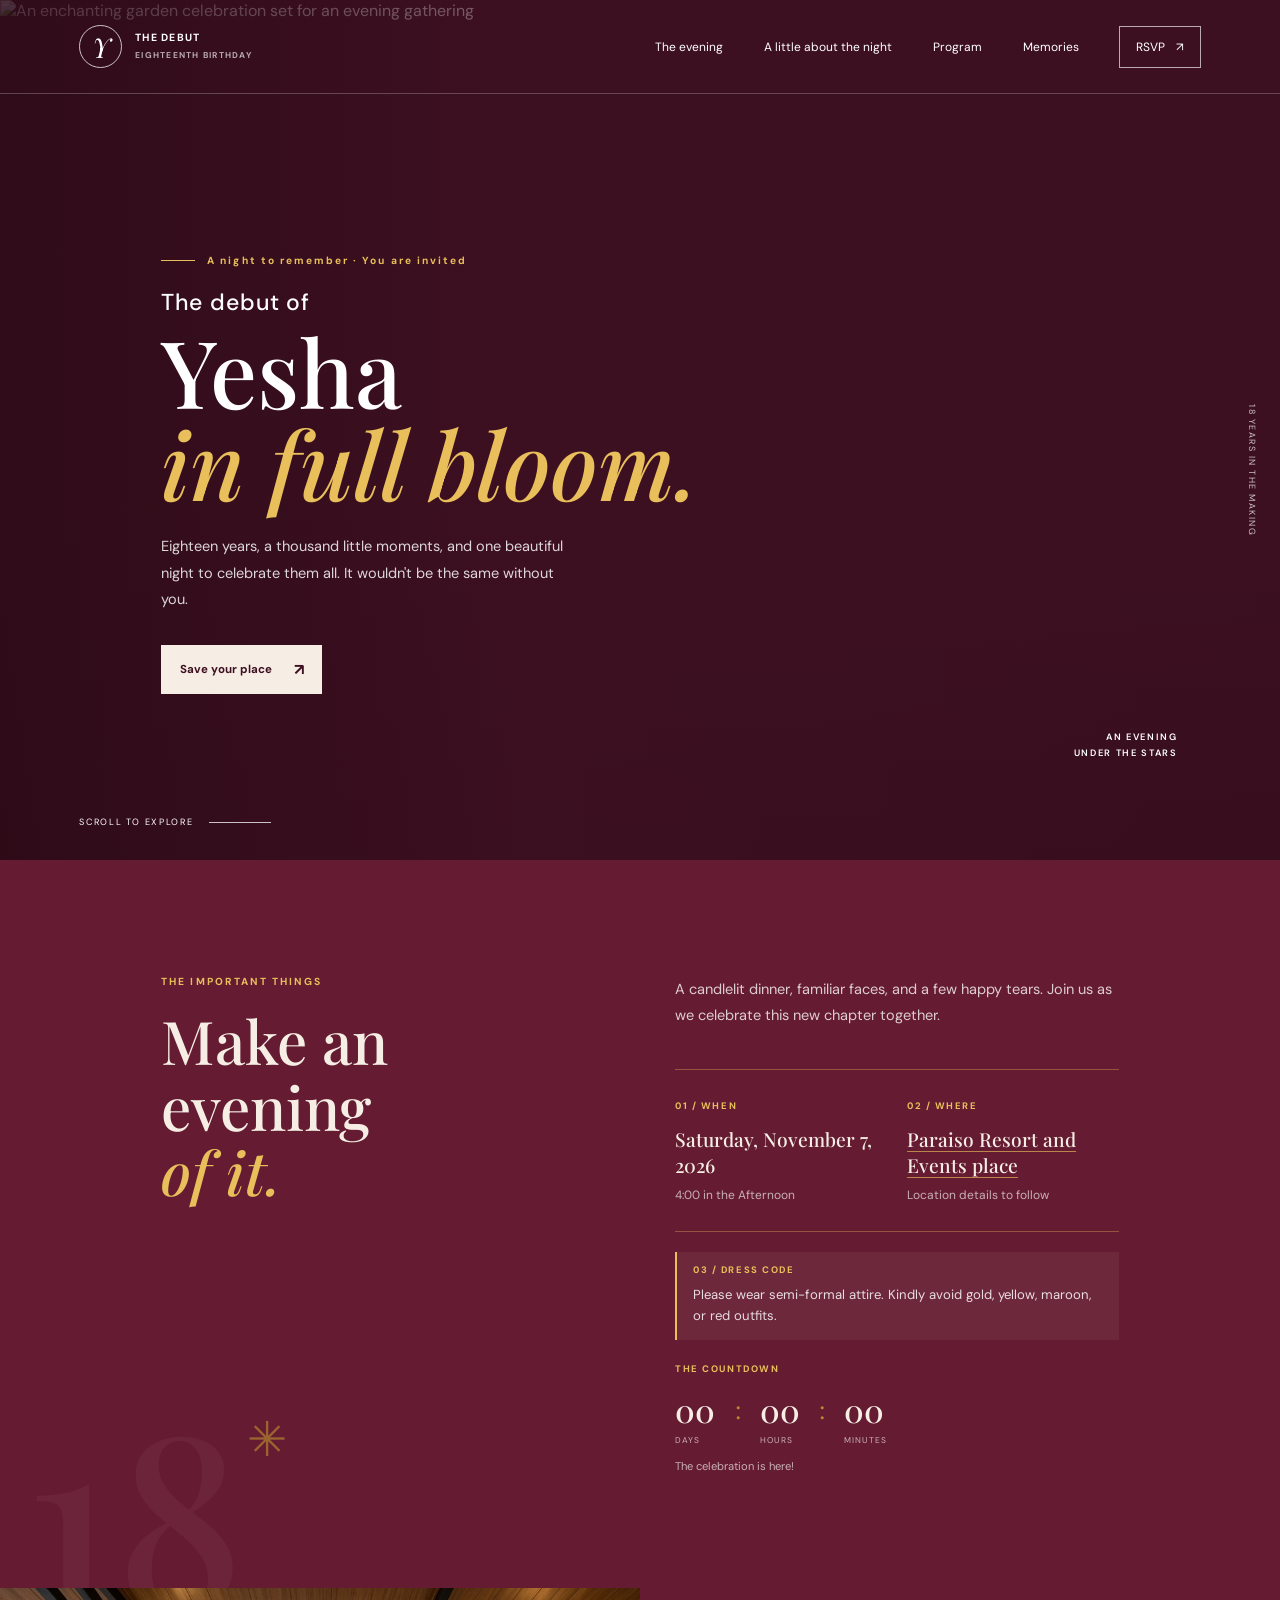
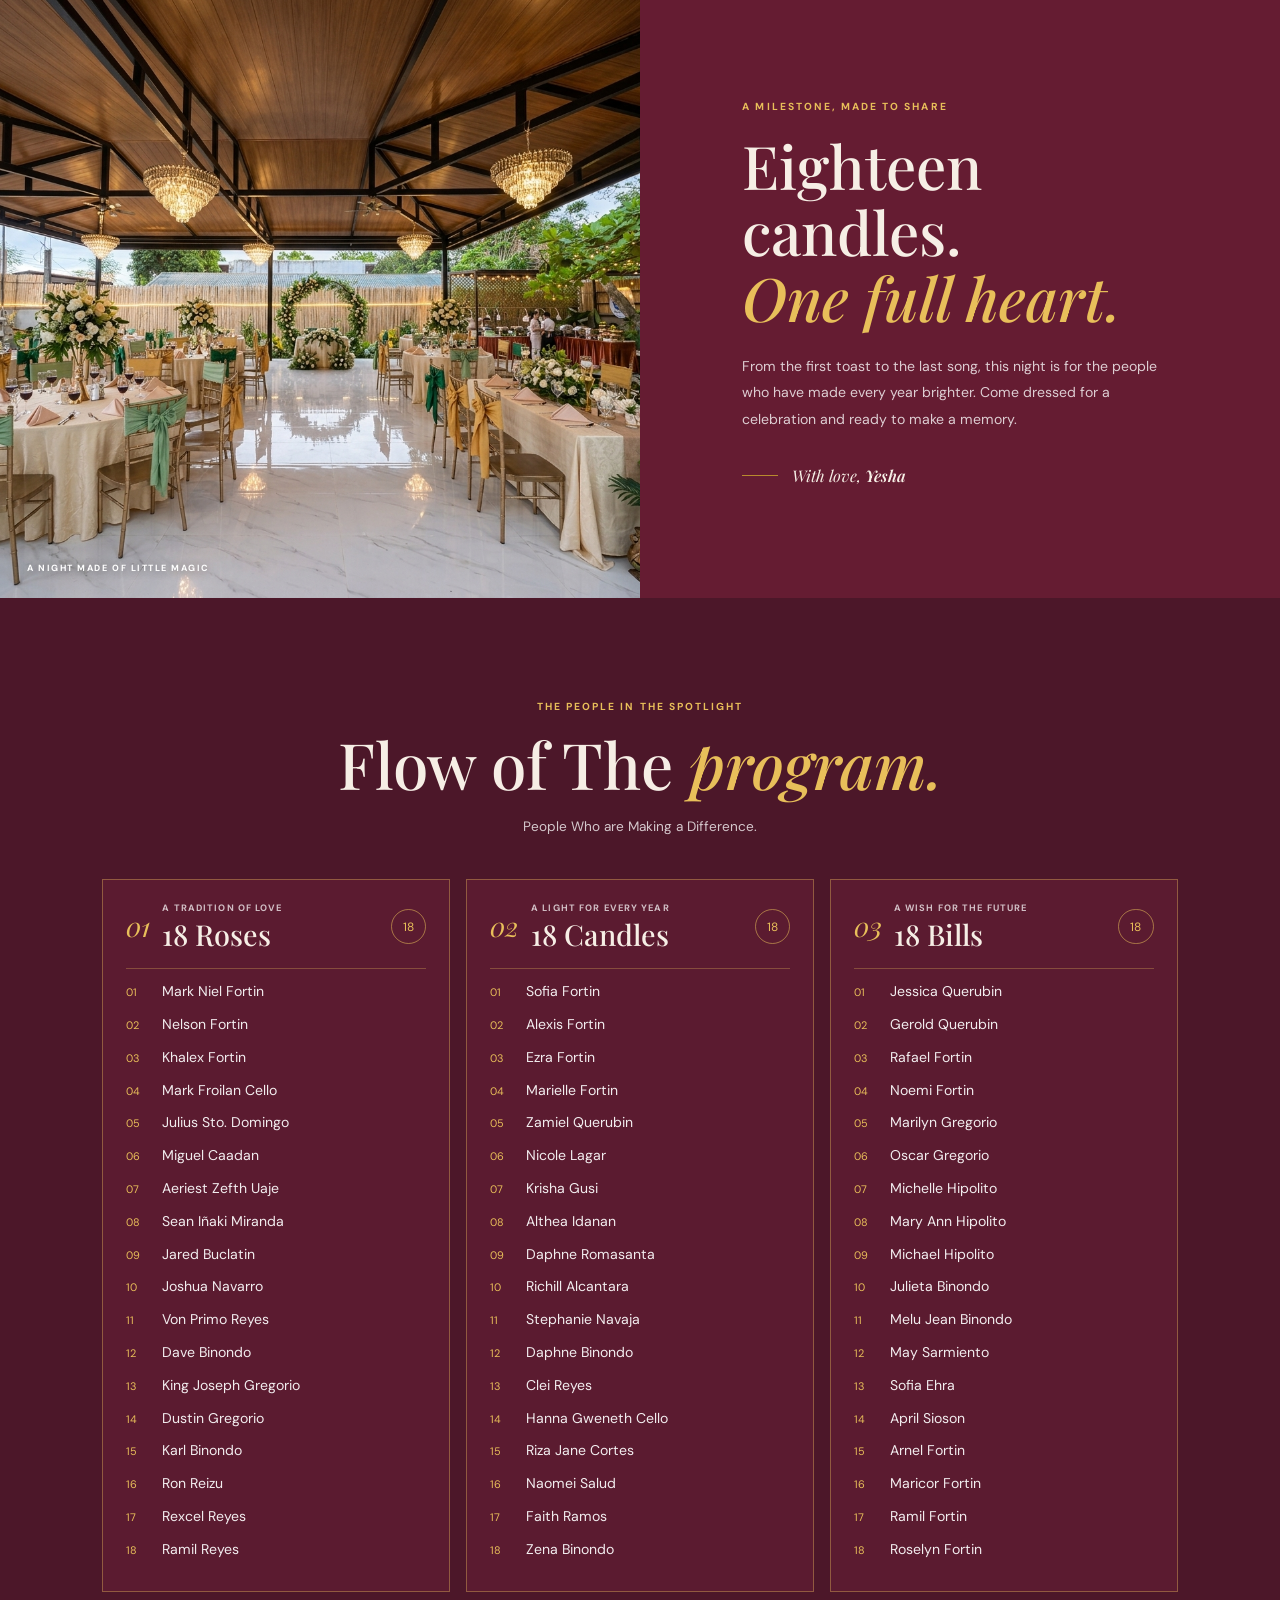
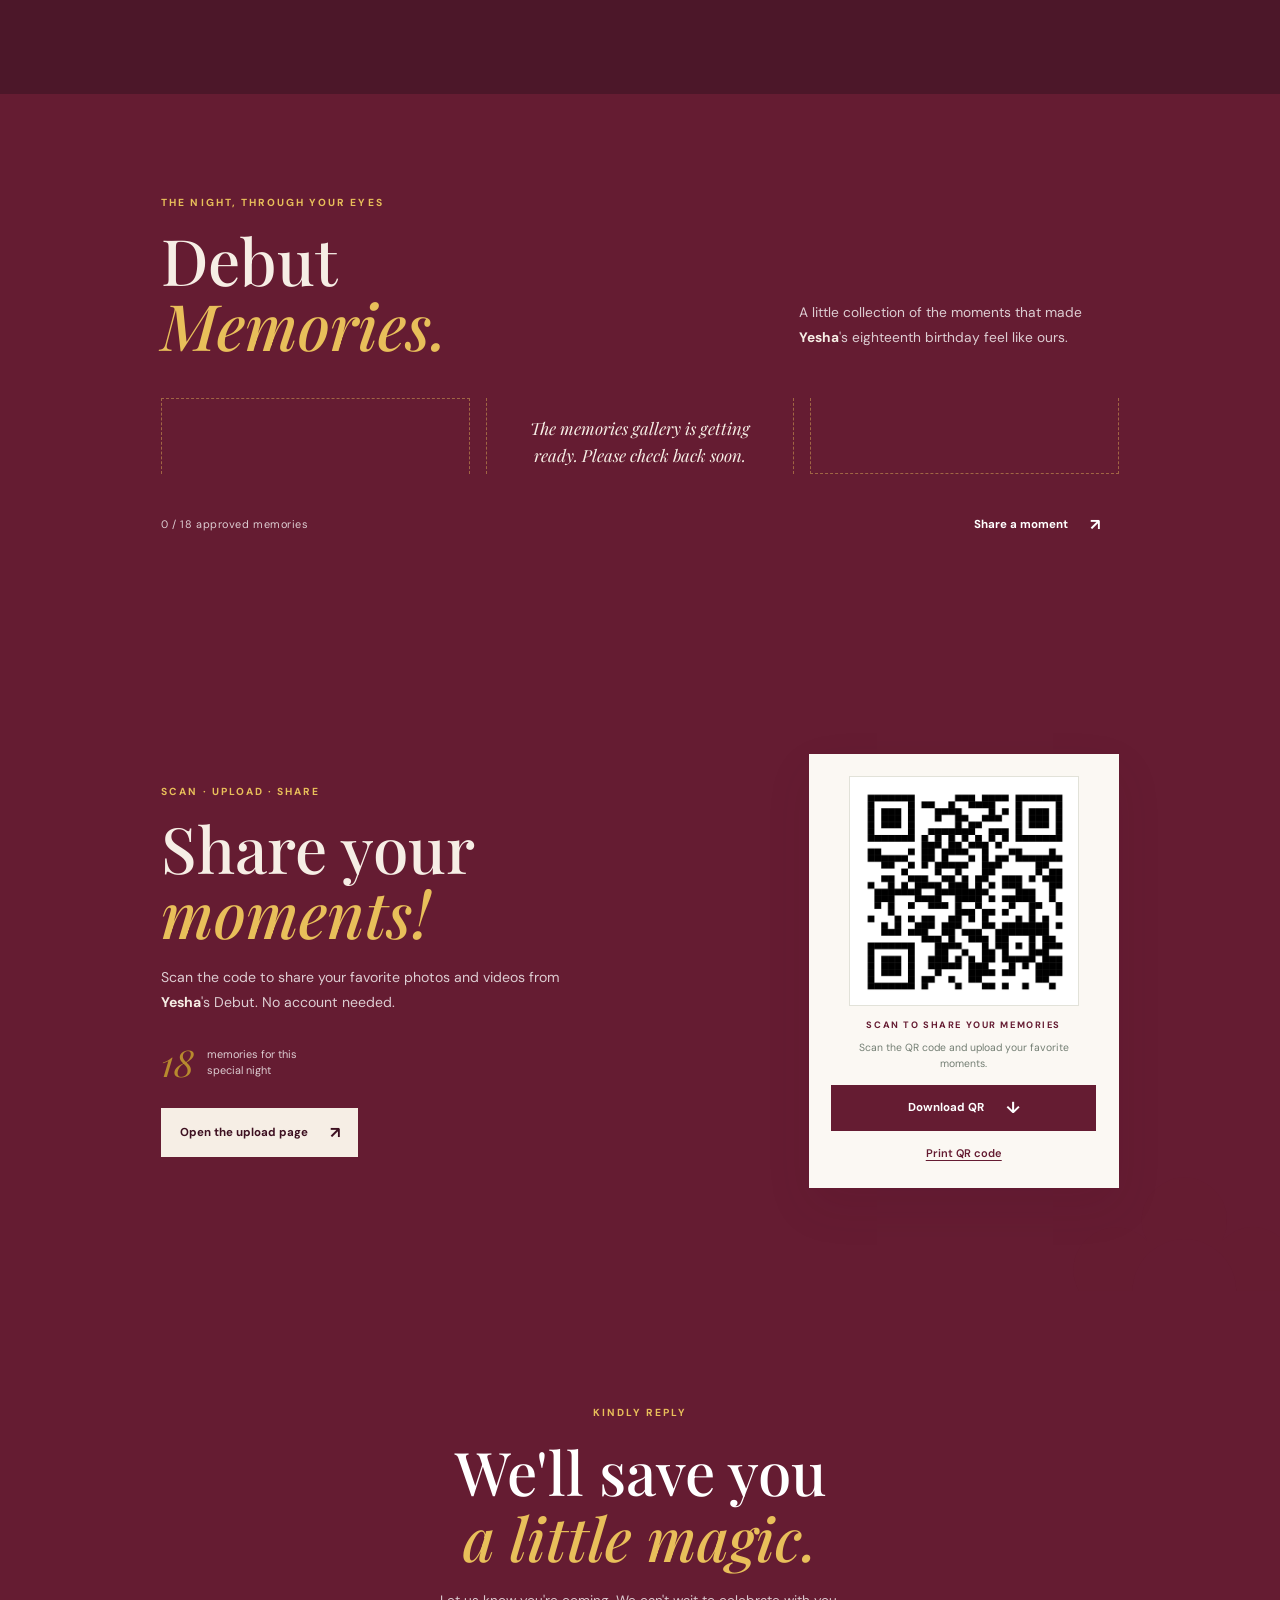
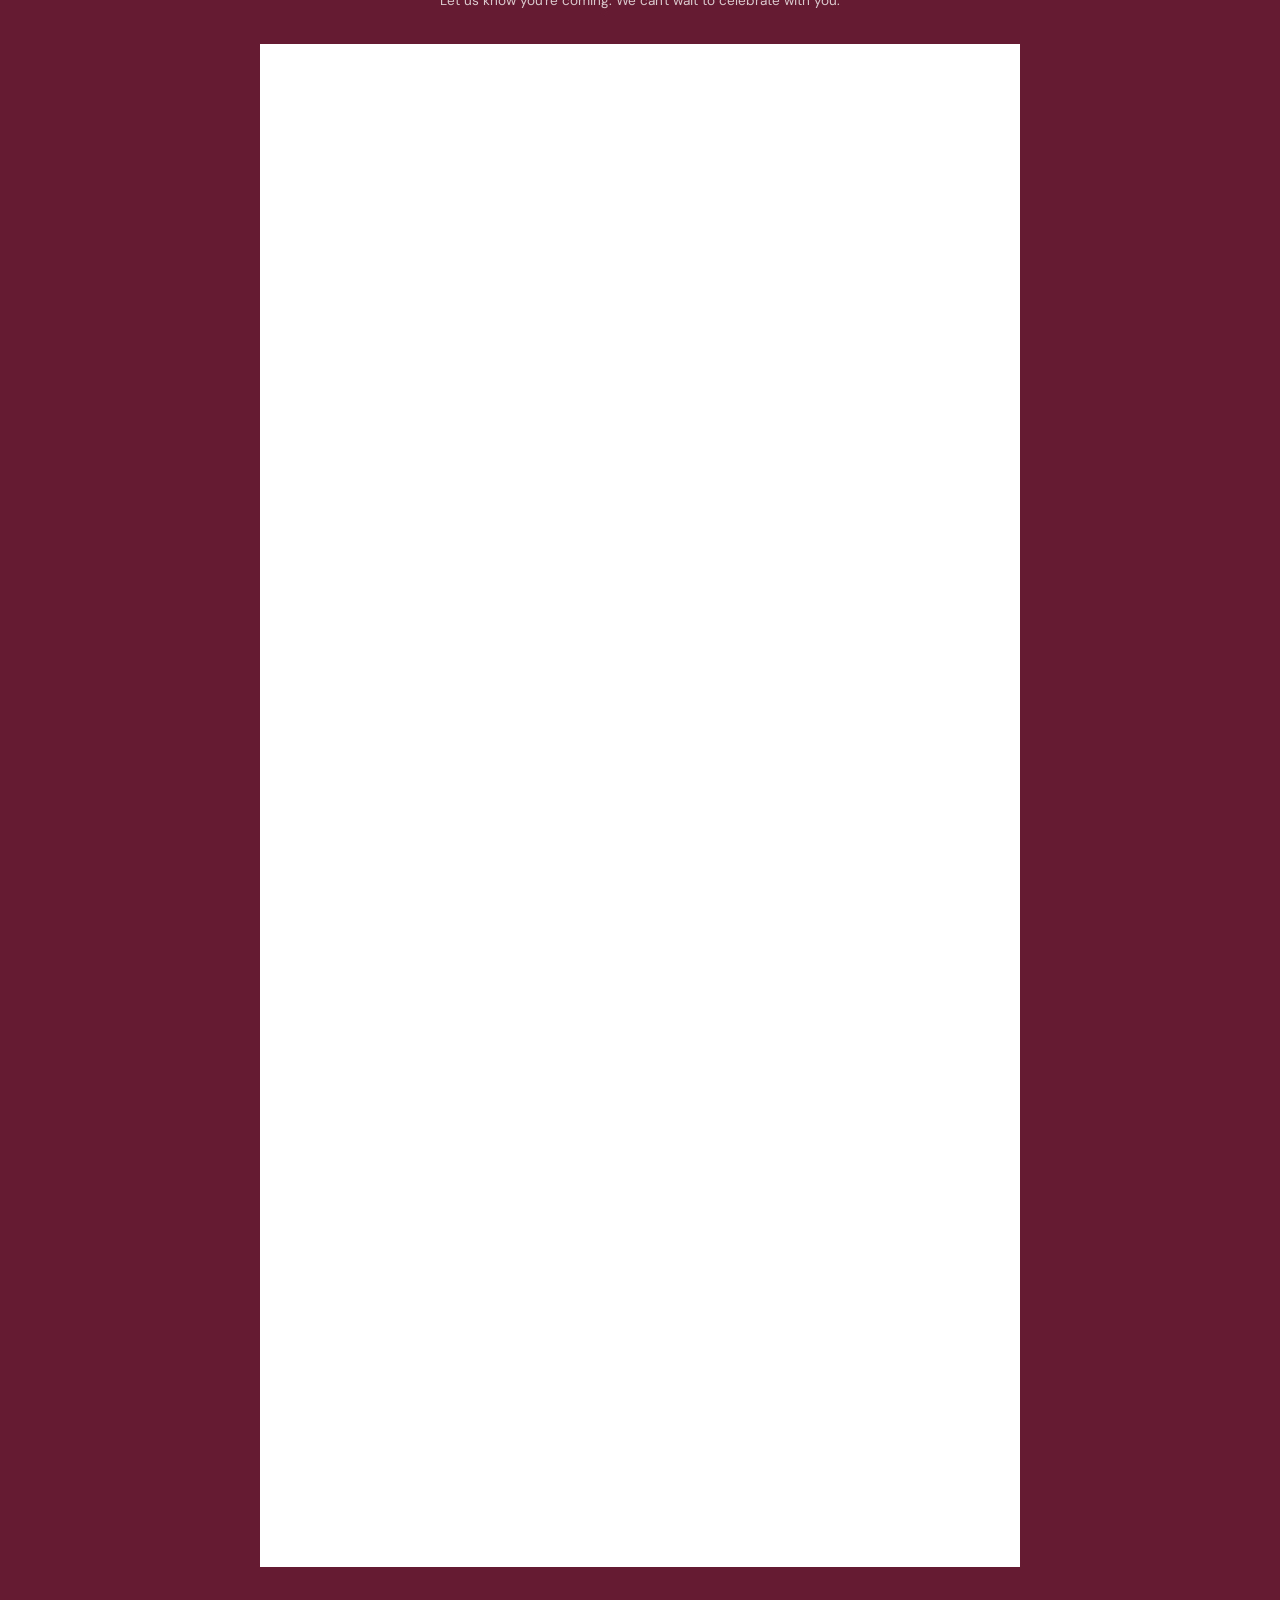
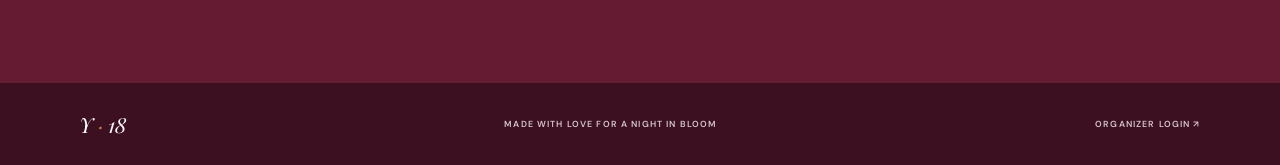
==== commit 20a101f3: "Update index.html" ====
--- a/index.html
+++ b/index.html
@@ -146,7 +146,7 @@
             <li>King Joseph Gregorio</li>
             <li>Dustin Gregorio</li>
             <li>Karl Binondo</li>
-            <li>Ron Reyes</li>
+            <li>Ron Reizu</li>
             <li>Rexcel Reyes</li>
             <li>Ramil Reyes</li>
           </ol>
@@ -164,6 +164,7 @@
             <li>Marielle Fortin</li>
             <li>Zamiel Querubin</li>
             <li>Nicole Lagar</li>
+            <li>Krisha Gusi</li>
             <li>Althea Idanan</li>
             <li>Daphne Romasanta</li>
             <li>Richill Alcantara</li>
@@ -173,7 +174,6 @@
             <li>Hanna Gweneth Cello</li>
             <li>Riza Jane Cortes</li>
             <li>Naomei Salud</li>
-            <li>Krisha Gusi</li>
             <li>Faith Ramos</li>
             <li>Zena Binondo</li>
           </ol>
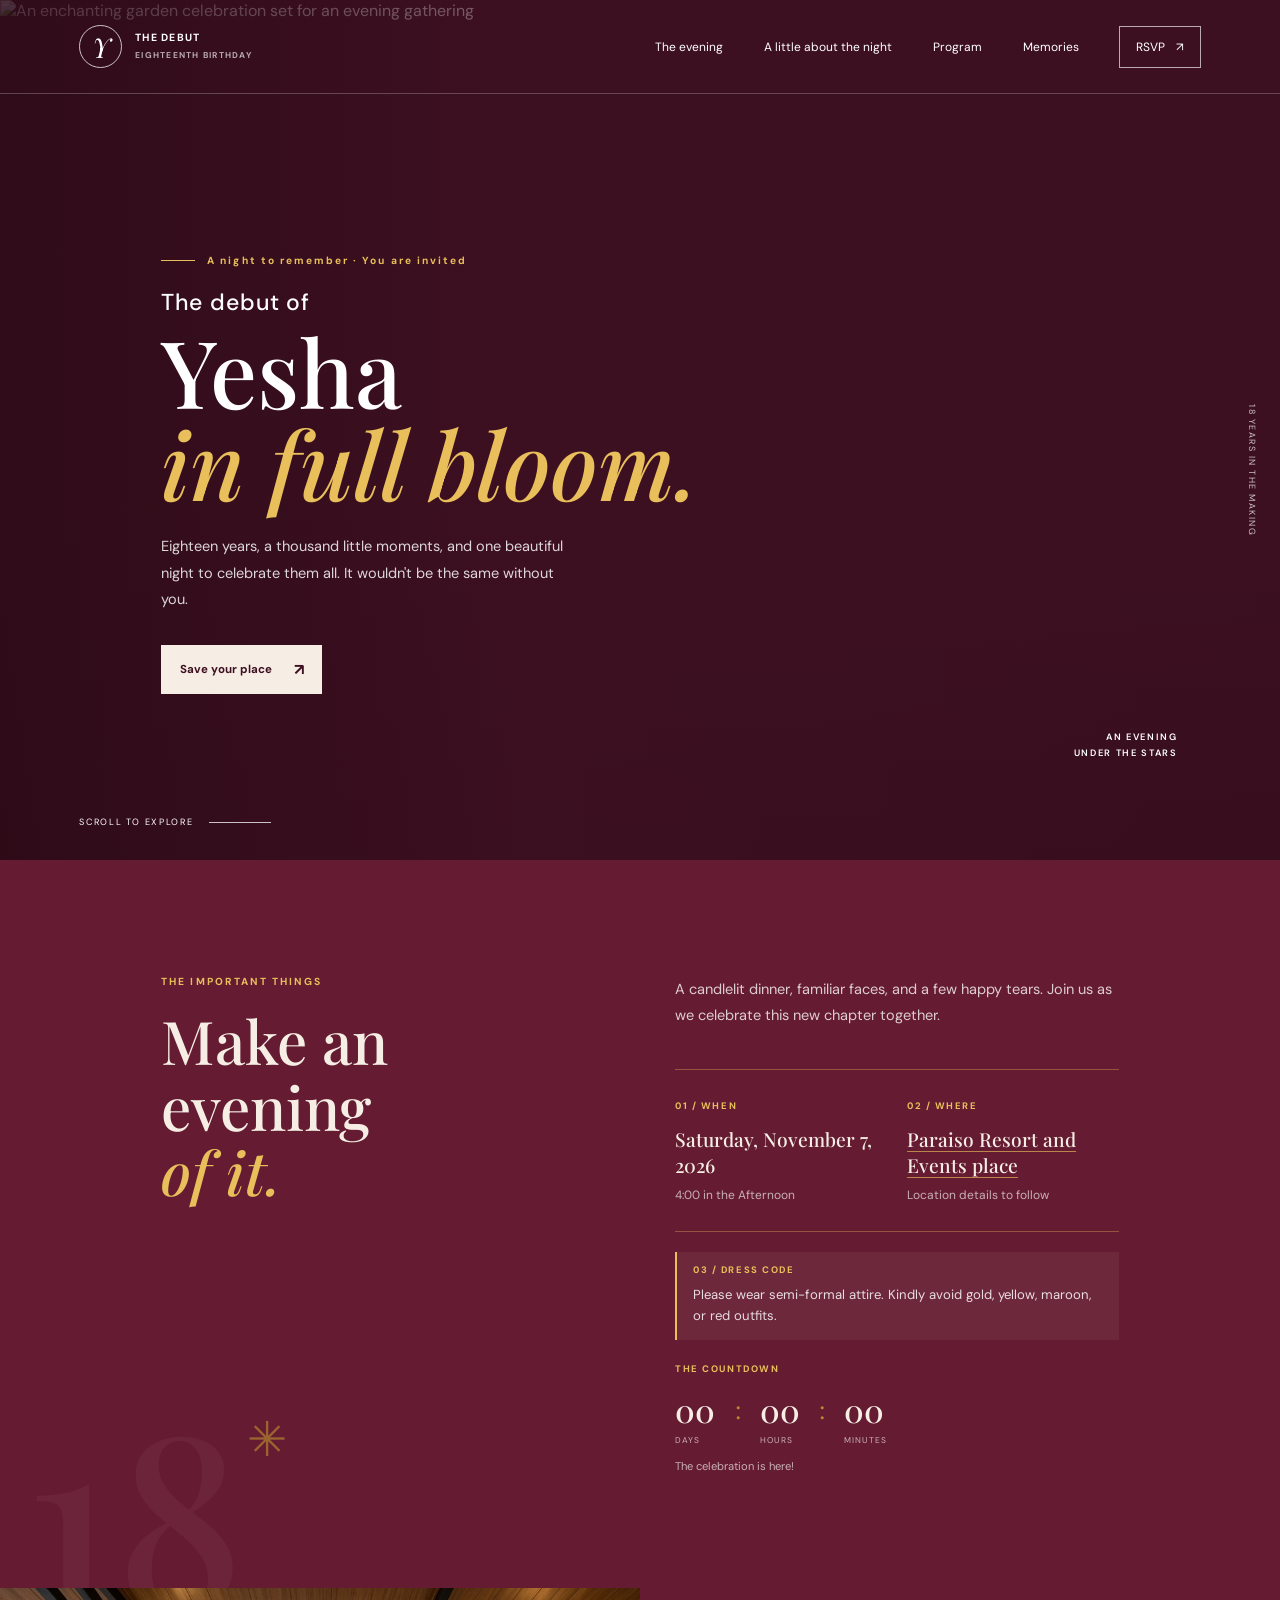
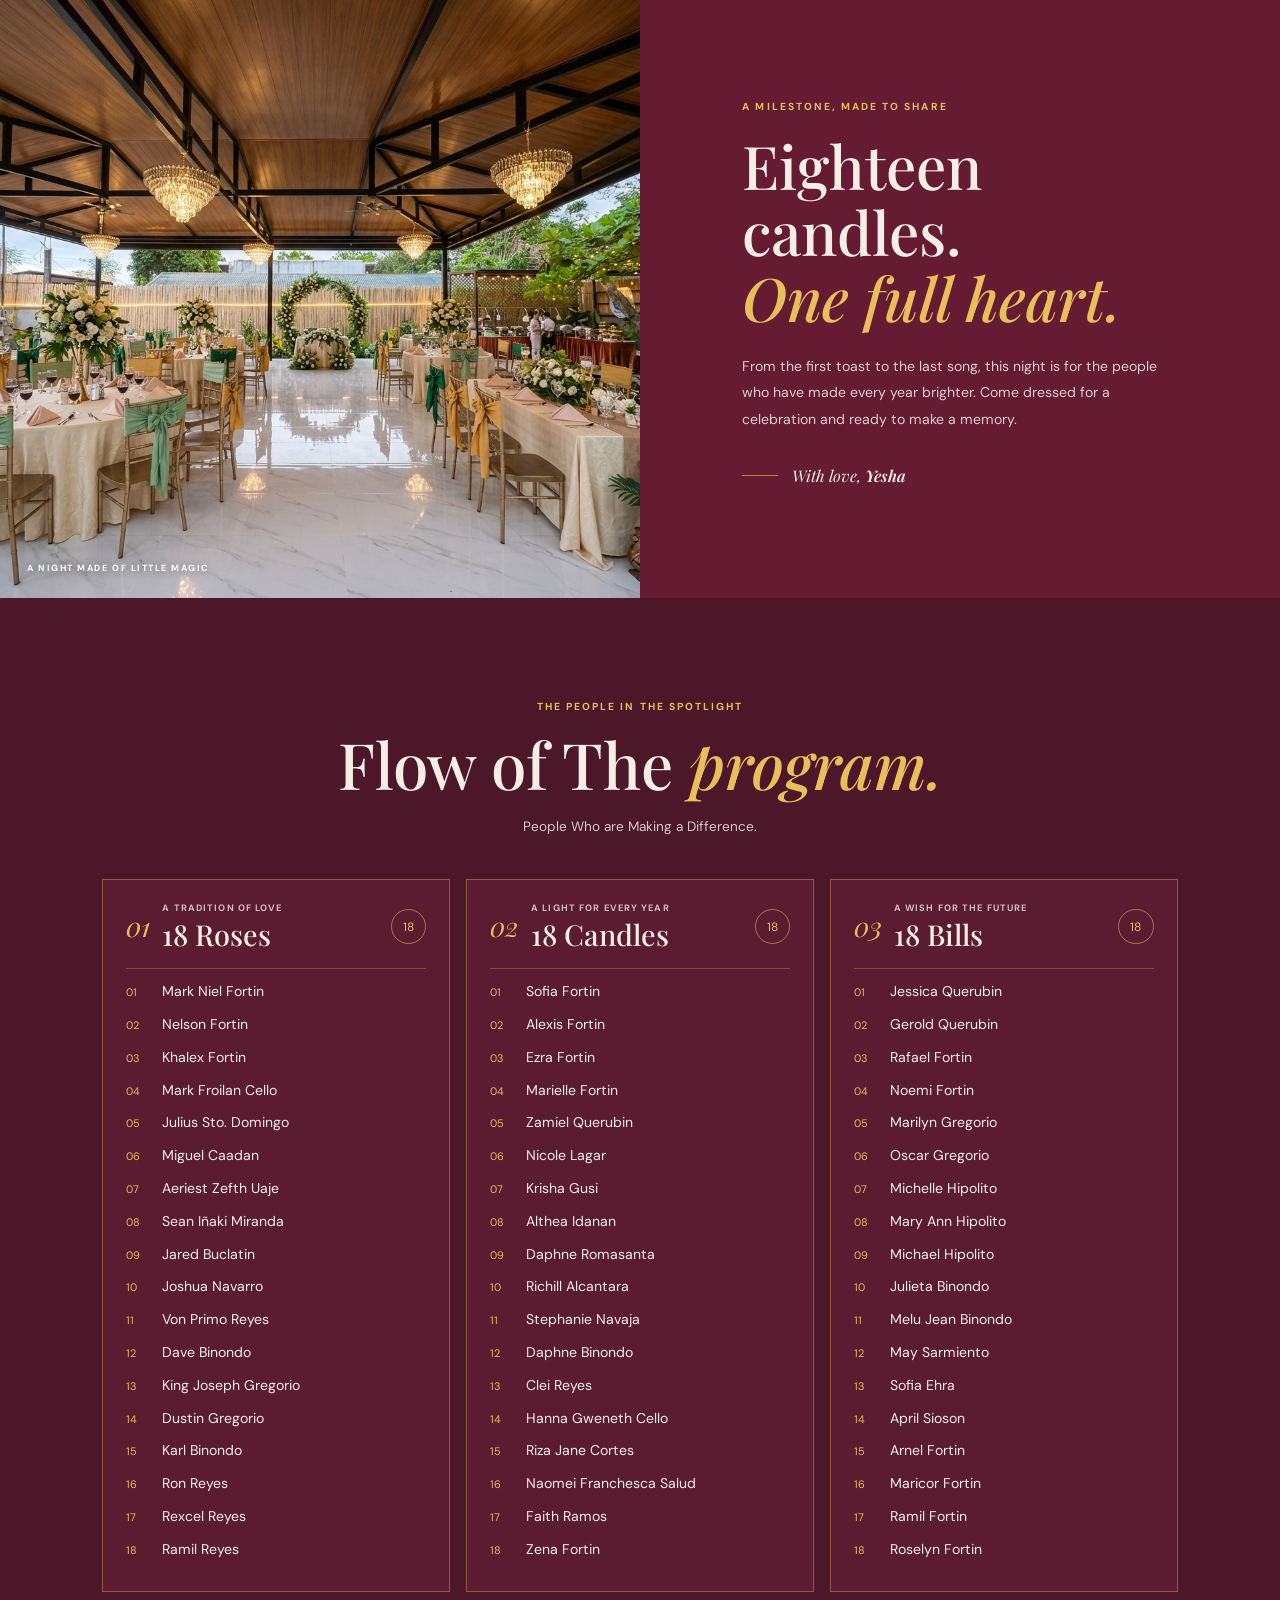
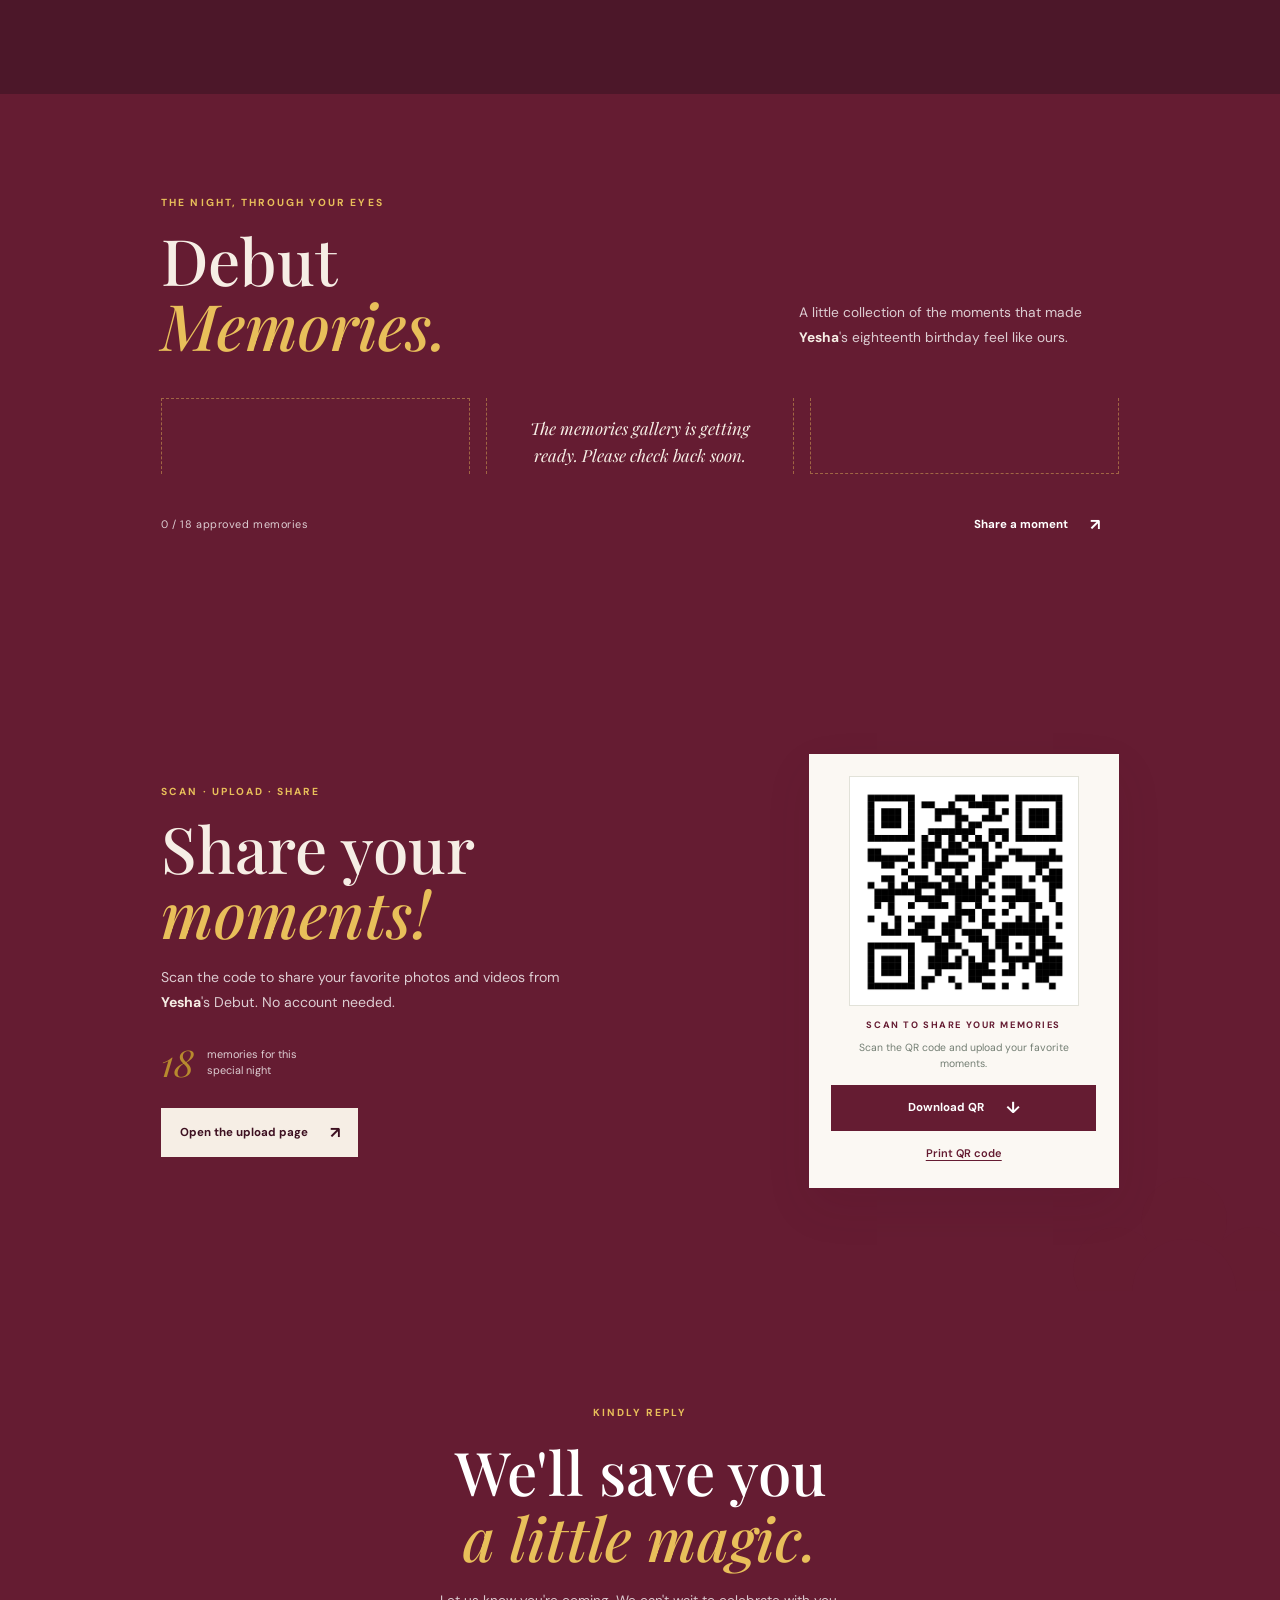
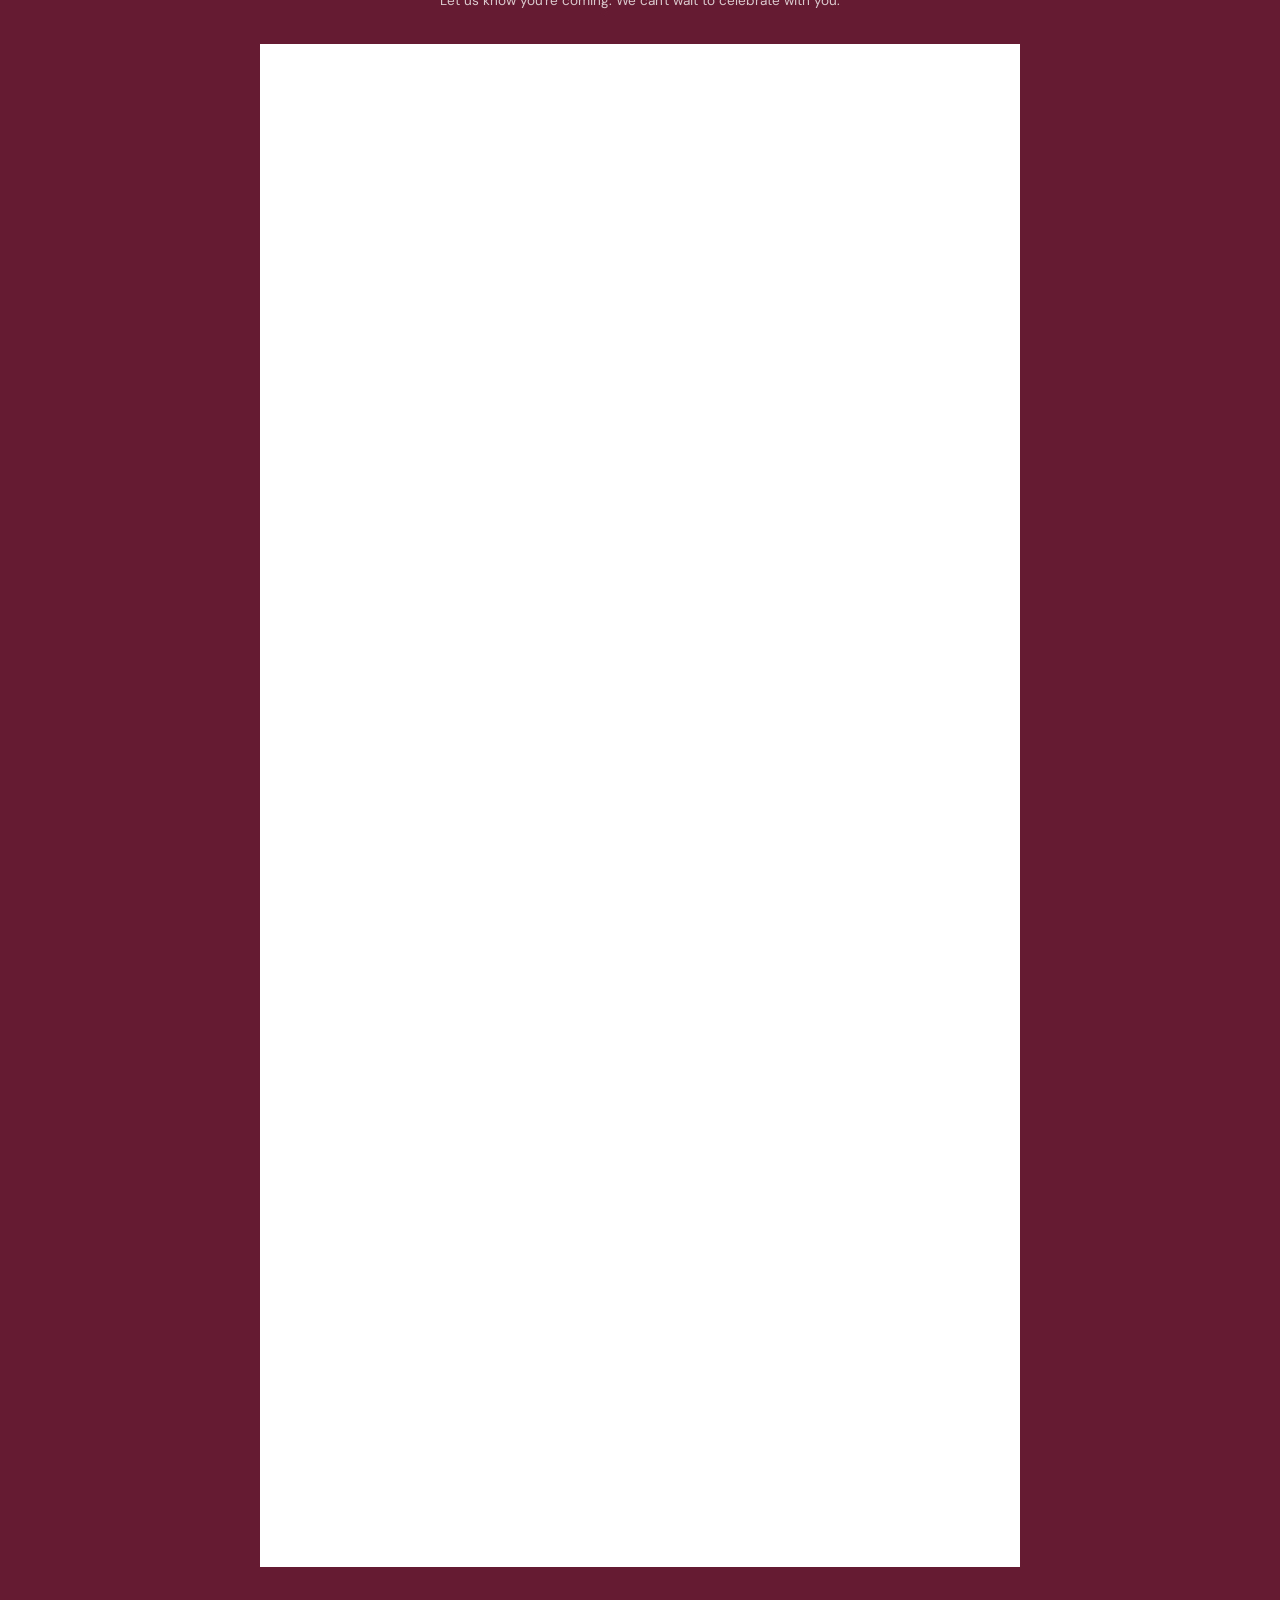
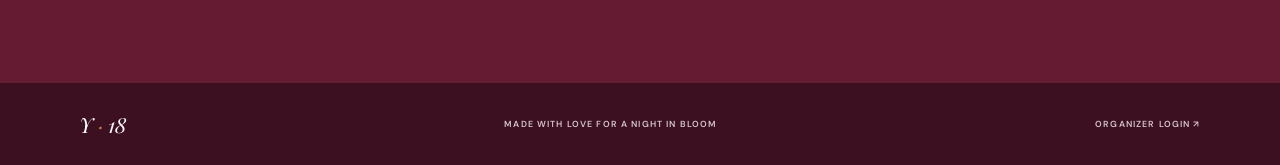
==== commit 1c2d50c5: "Update index.html" ====
--- a/index.html
+++ b/index.html
@@ -146,7 +146,7 @@
             <li>King Joseph Gregorio</li>
             <li>Dustin Gregorio</li>
             <li>Karl Binondo</li>
-            <li>Ron Reizu</li>
+            <li>Ron Reyes</li>
             <li>Rexcel Reyes</li>
             <li>Ramil Reyes</li>
           </ol>
@@ -173,9 +173,9 @@
             <li>Clei Reyes</li>
             <li>Hanna Gweneth Cello</li>
             <li>Riza Jane Cortes</li>
-            <li>Naomei Salud</li>
+            <li>Naomei Franchesca Salud</li>
             <li>Faith Ramos</li>
-            <li>Zena Binondo</li>
+            <li>Zena Fortin</li>
           </ol>
         </article>
         <article class="program-panel">
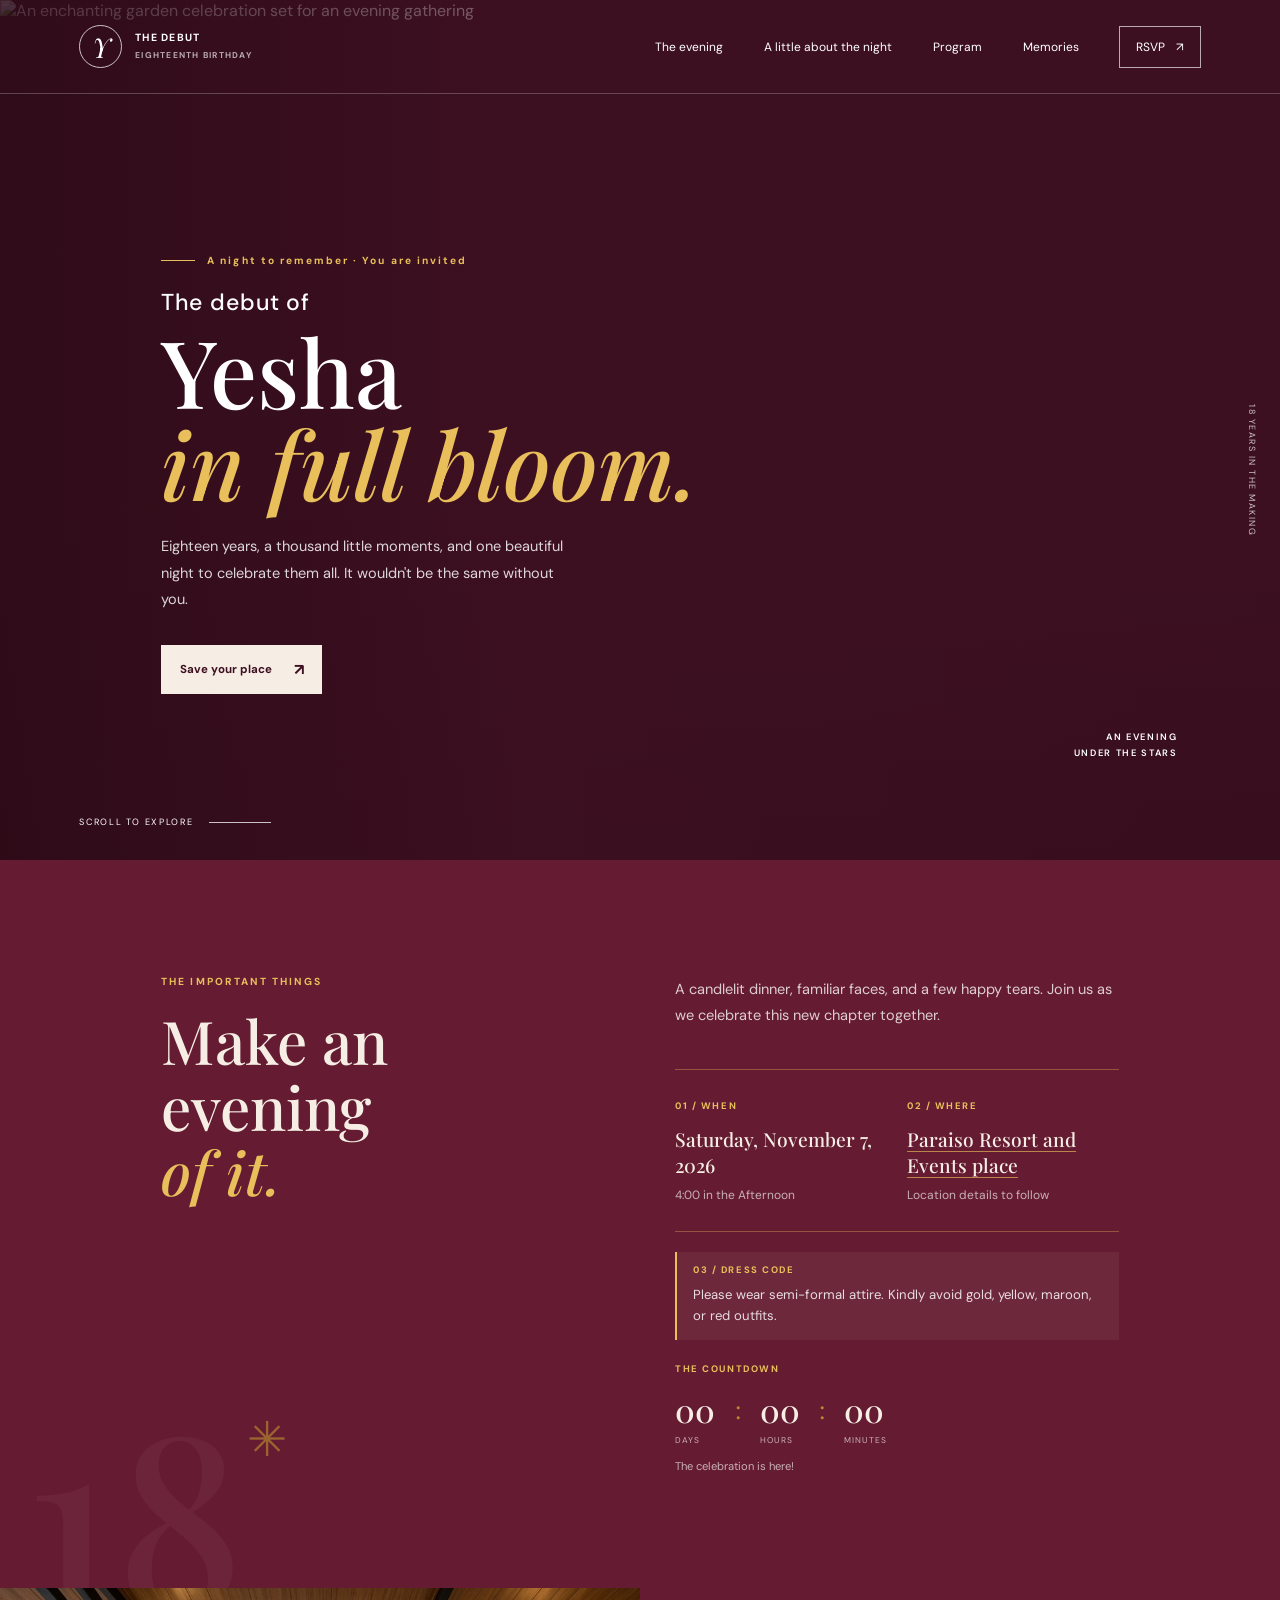
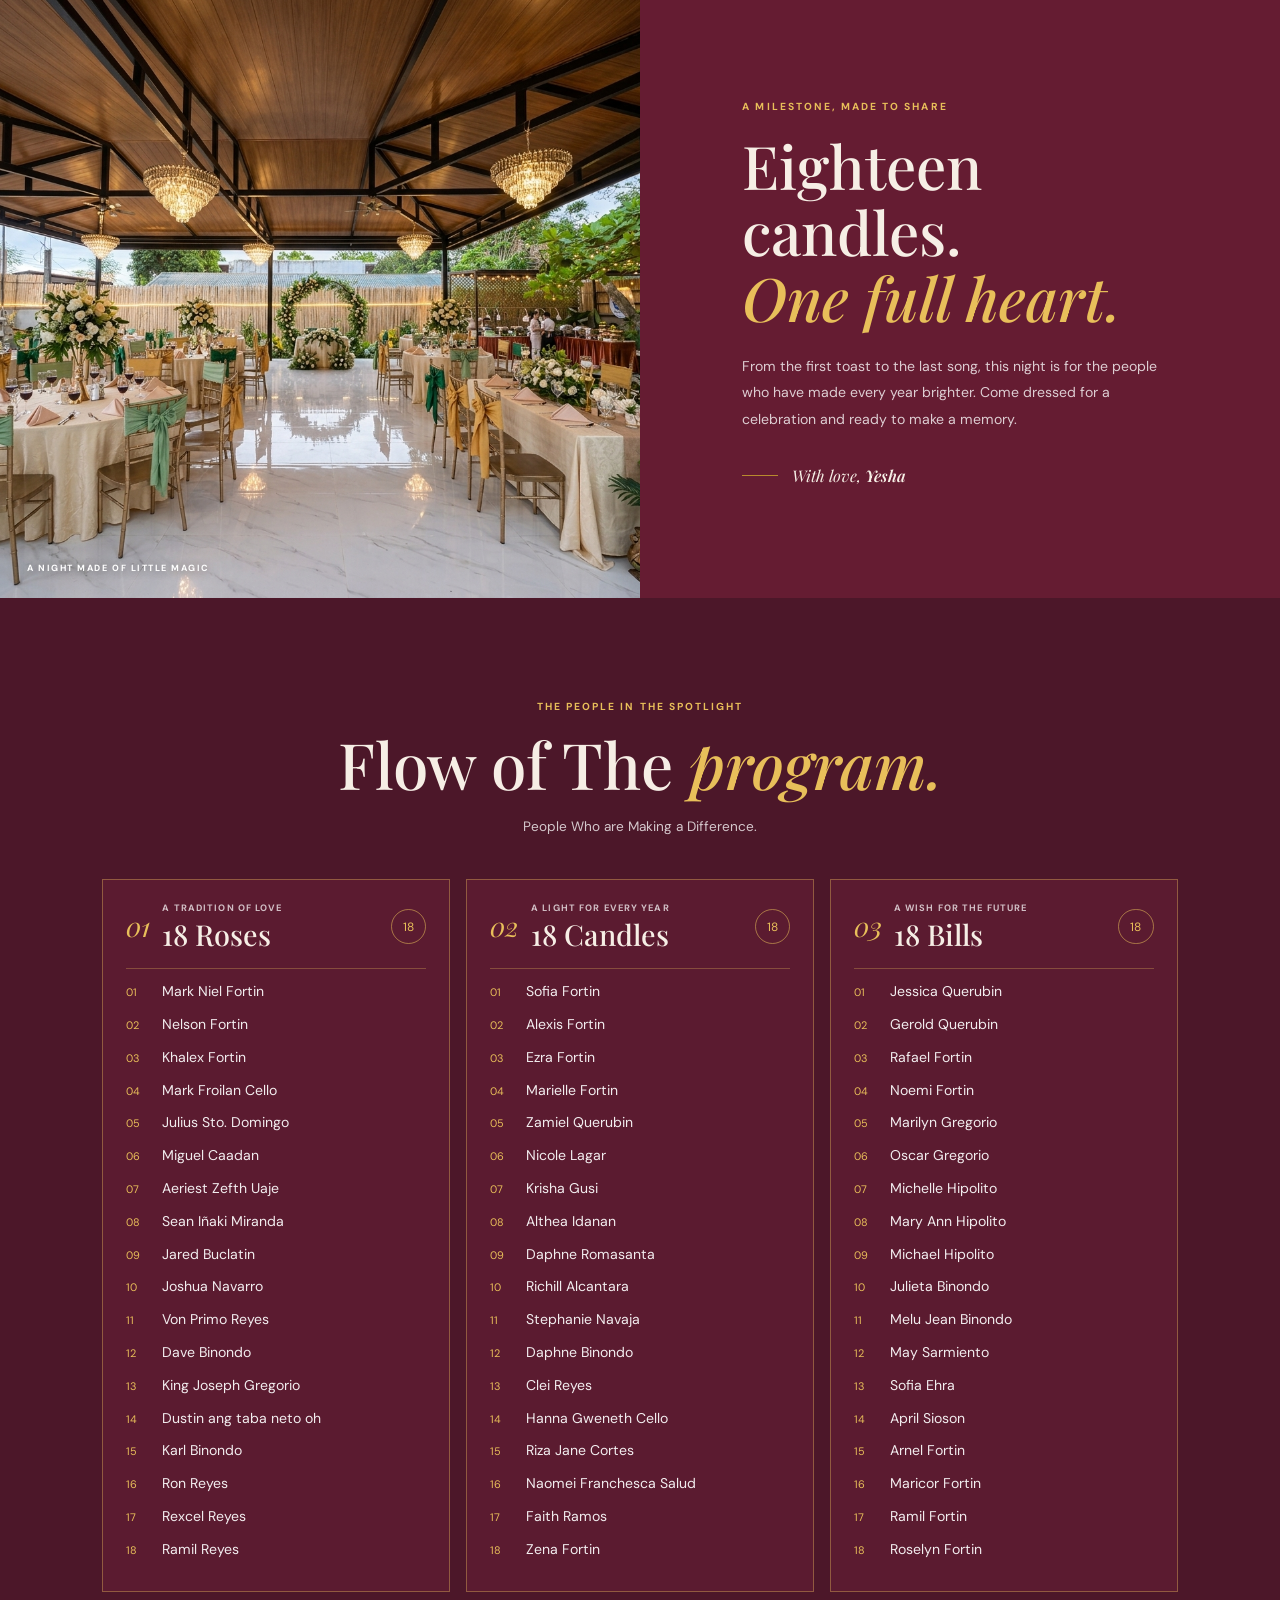
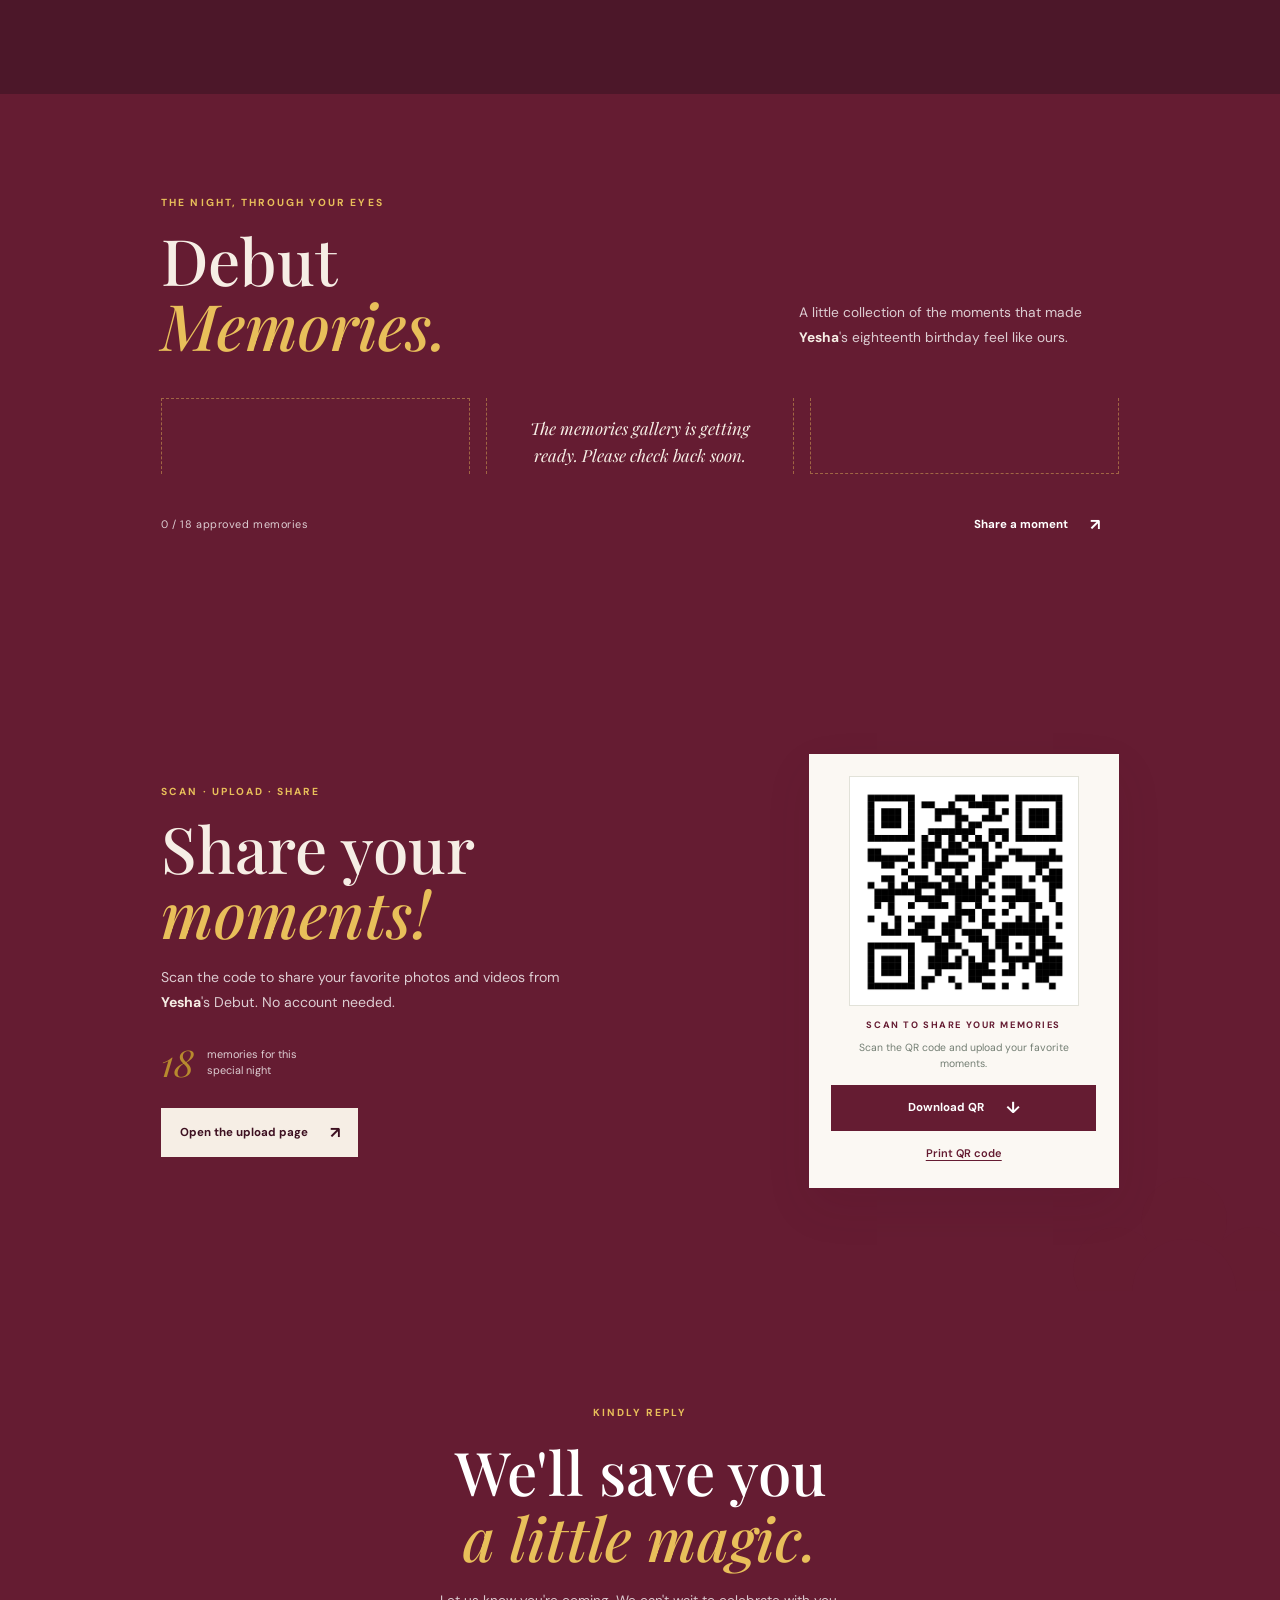
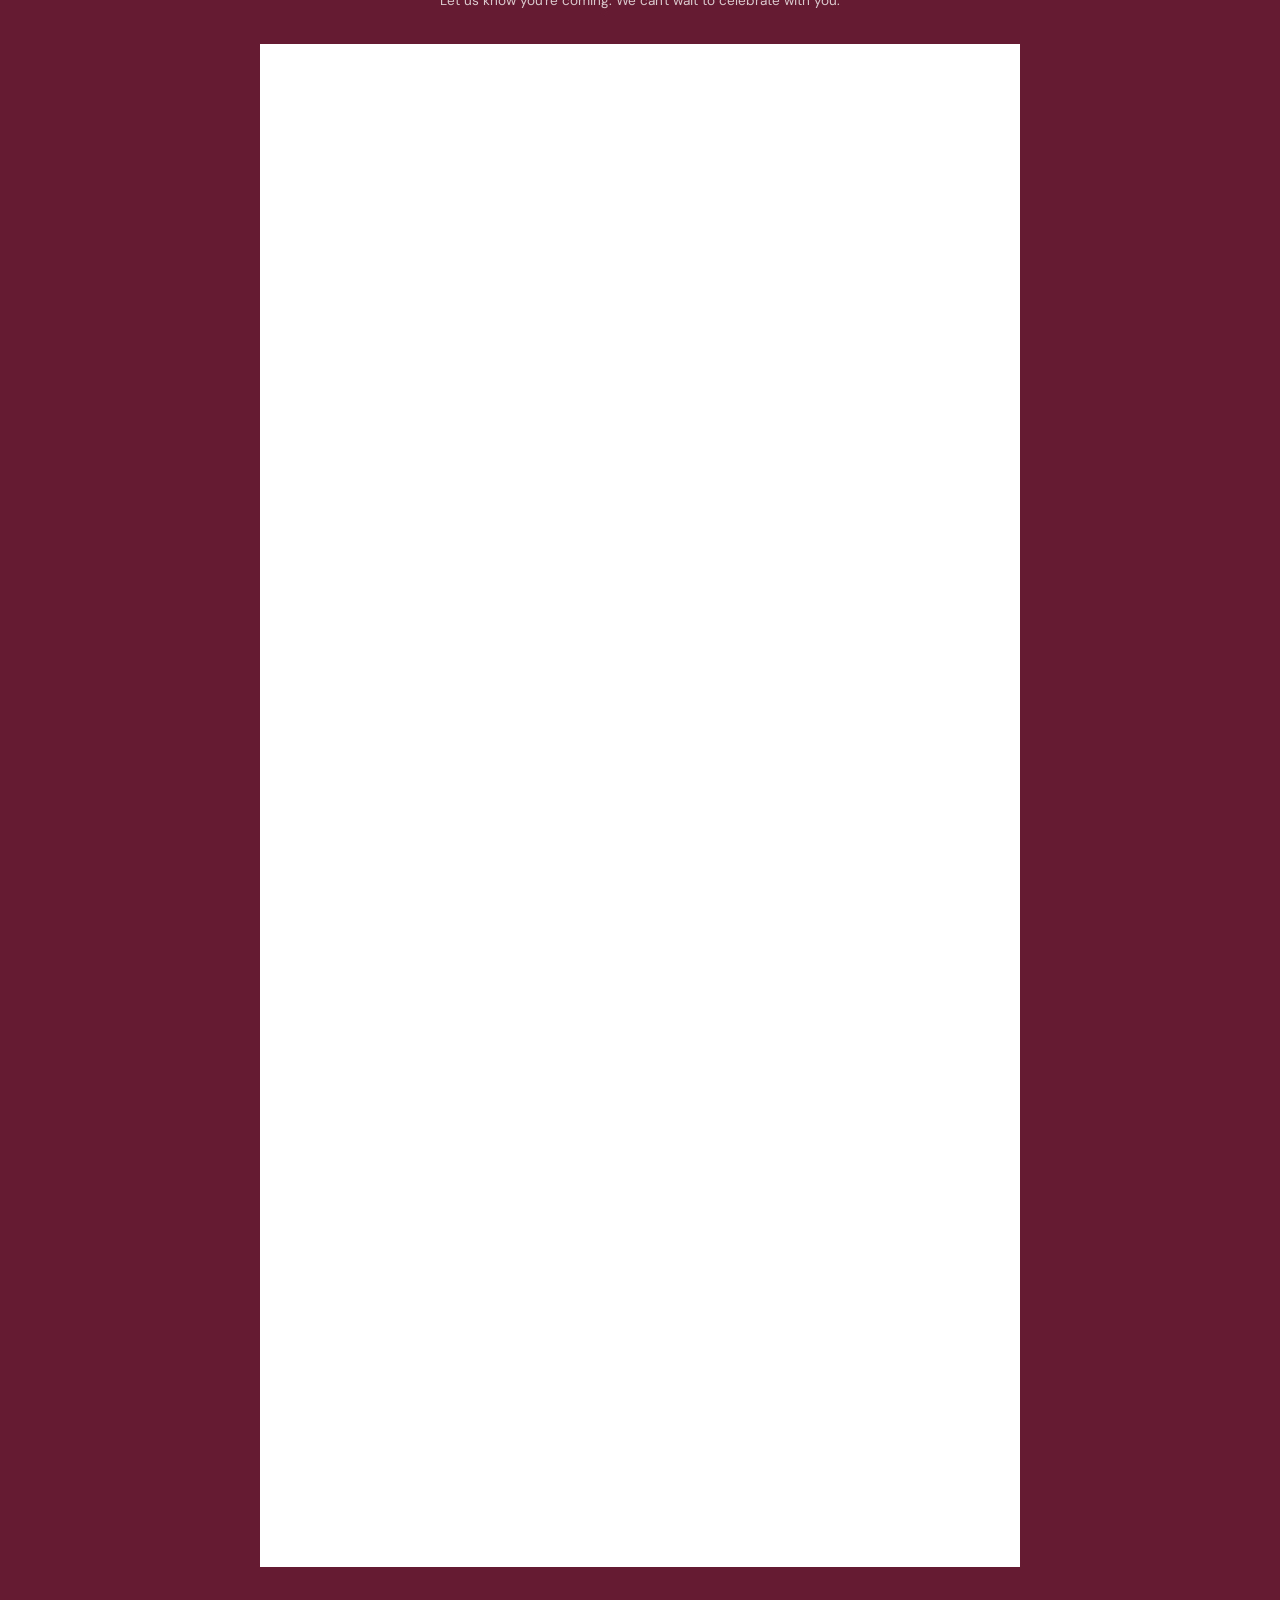
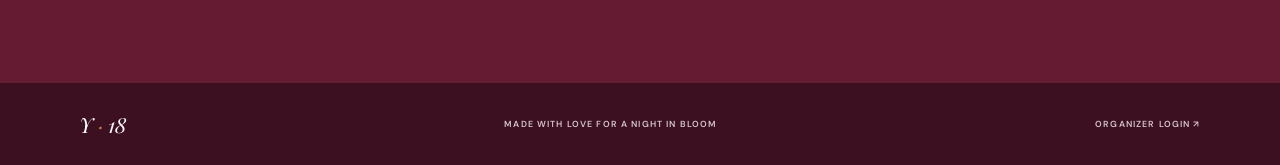
==== commit 5256a6a9: "Update index.html" ====
--- a/index.html
+++ b/index.html
@@ -144,7 +144,7 @@
             <li>Von Primo Reyes</li>
             <li>Dave Binondo</li>
             <li>King Joseph Gregorio</li>
-            <li>Dustin Gregorio</li>
+            <li>Dustin ang taba neto oh</li>
             <li>Karl Binondo</li>
             <li>Ron Reyes</li>
             <li>Rexcel Reyes</li>
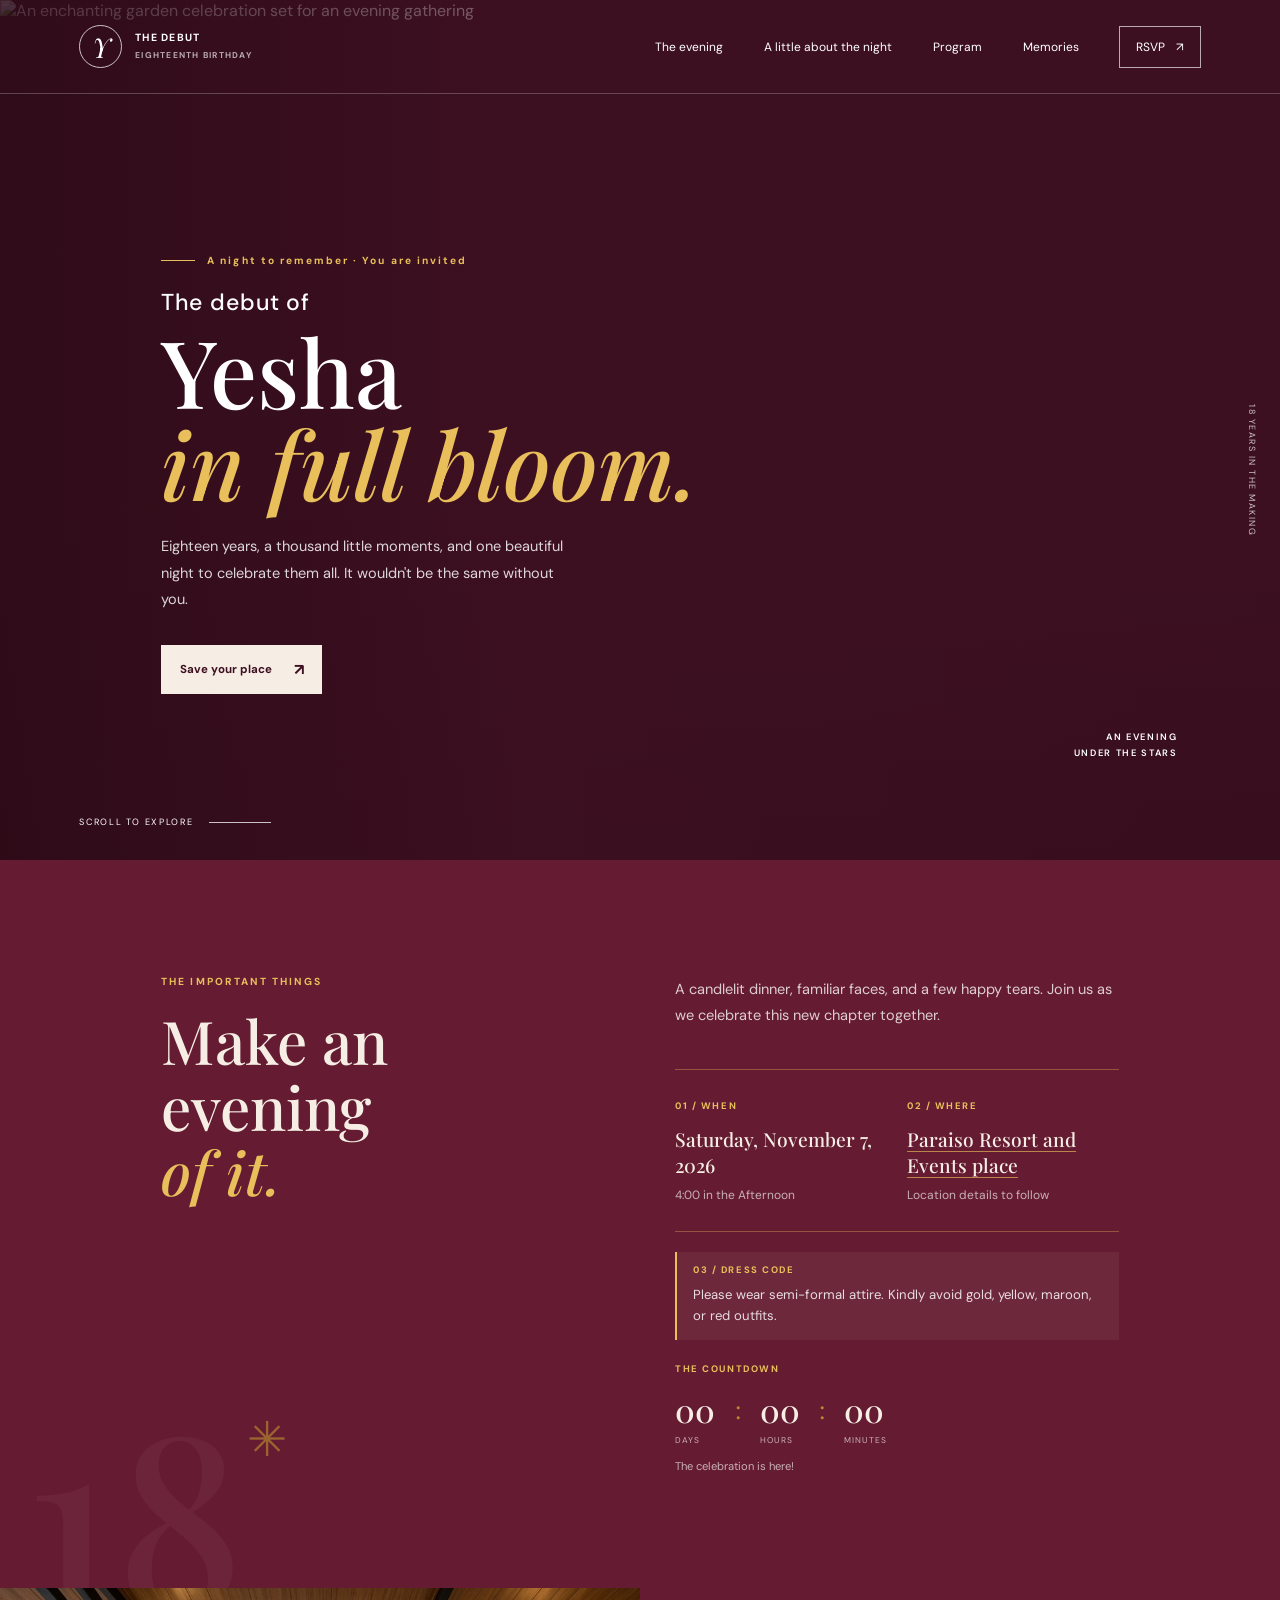
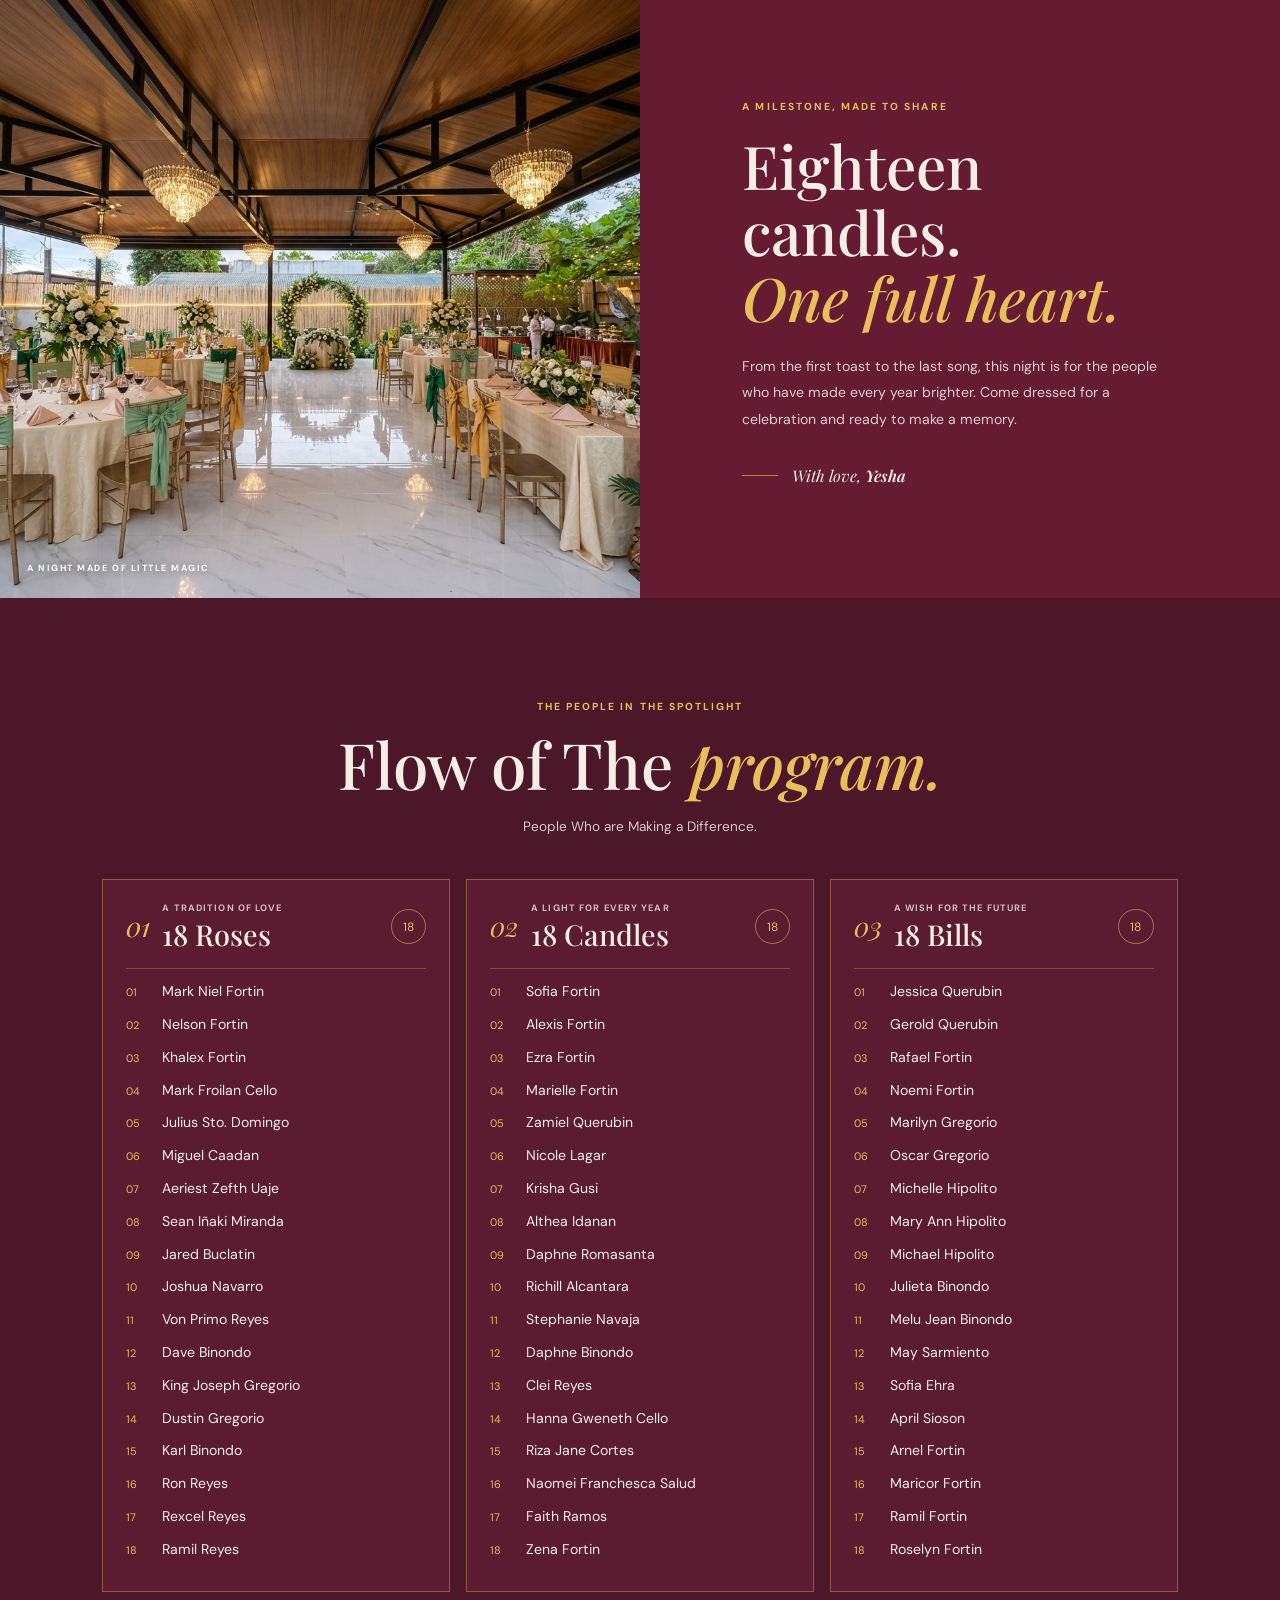
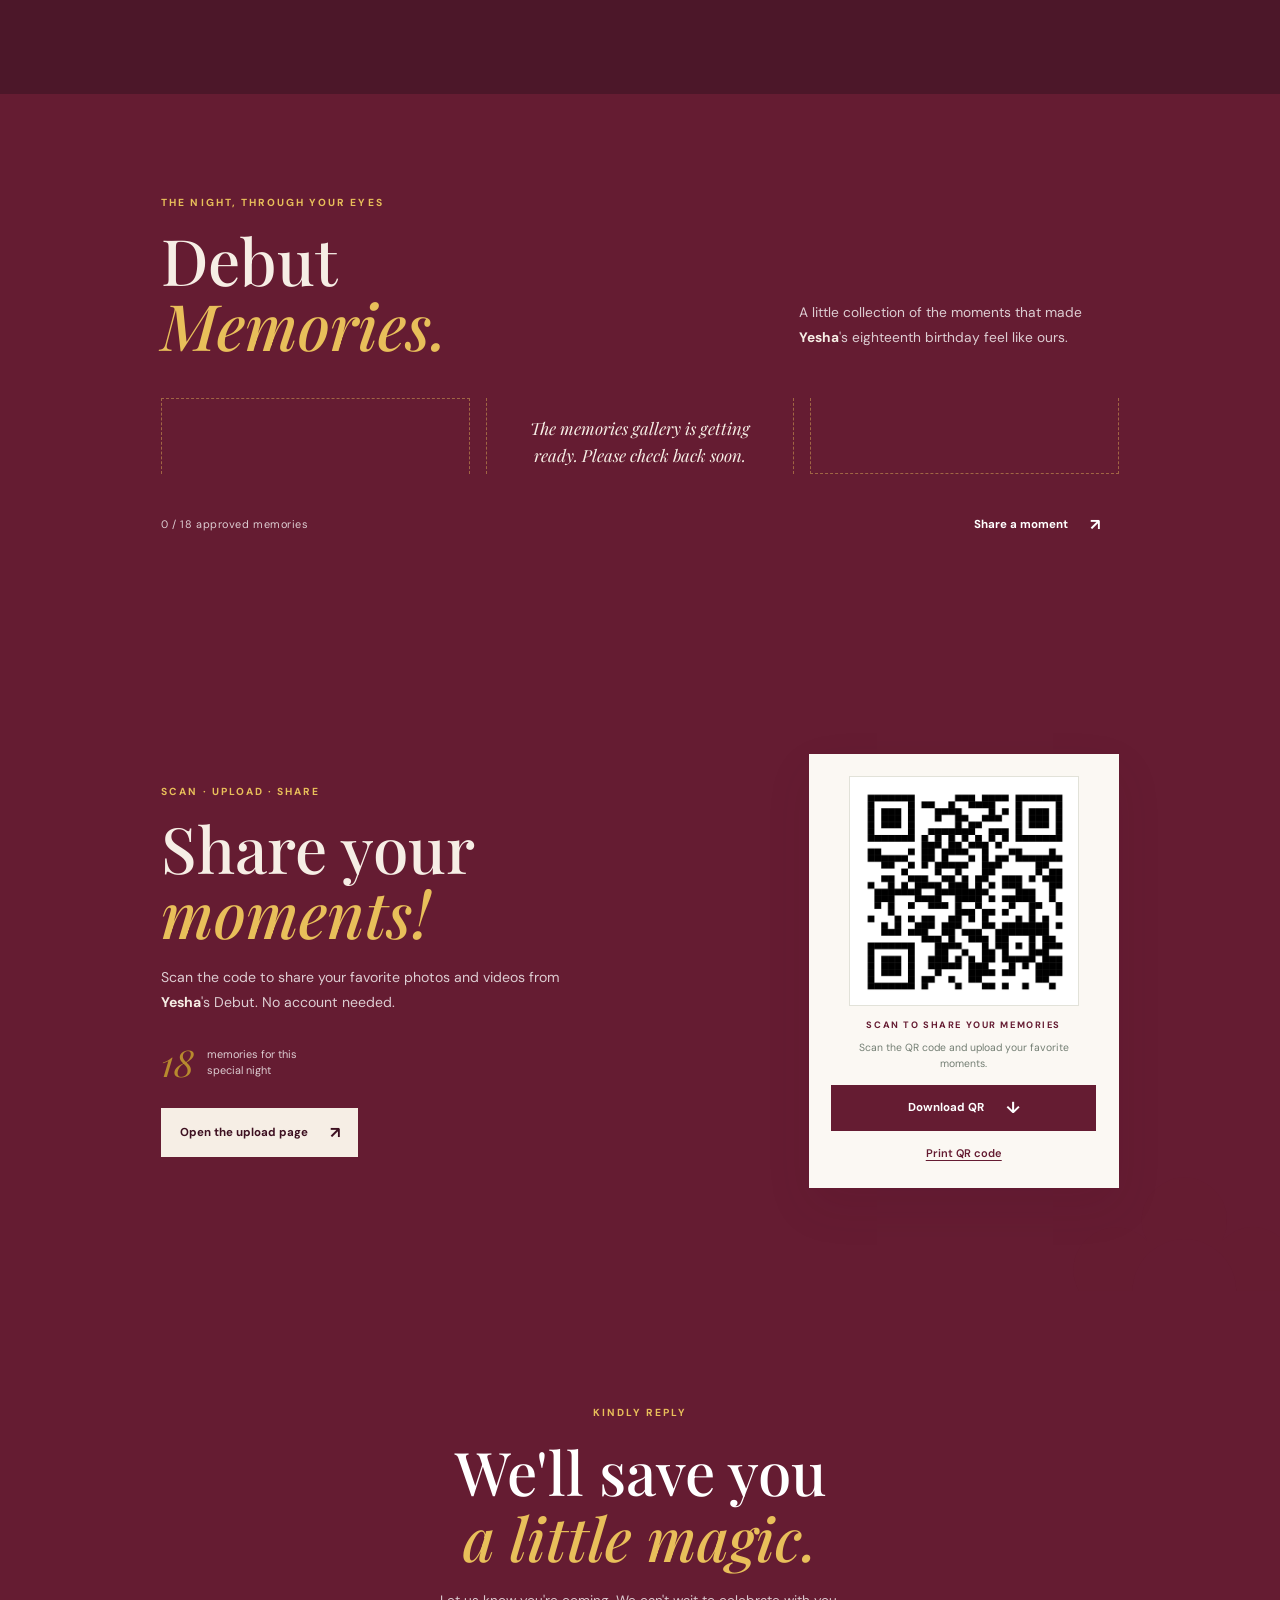
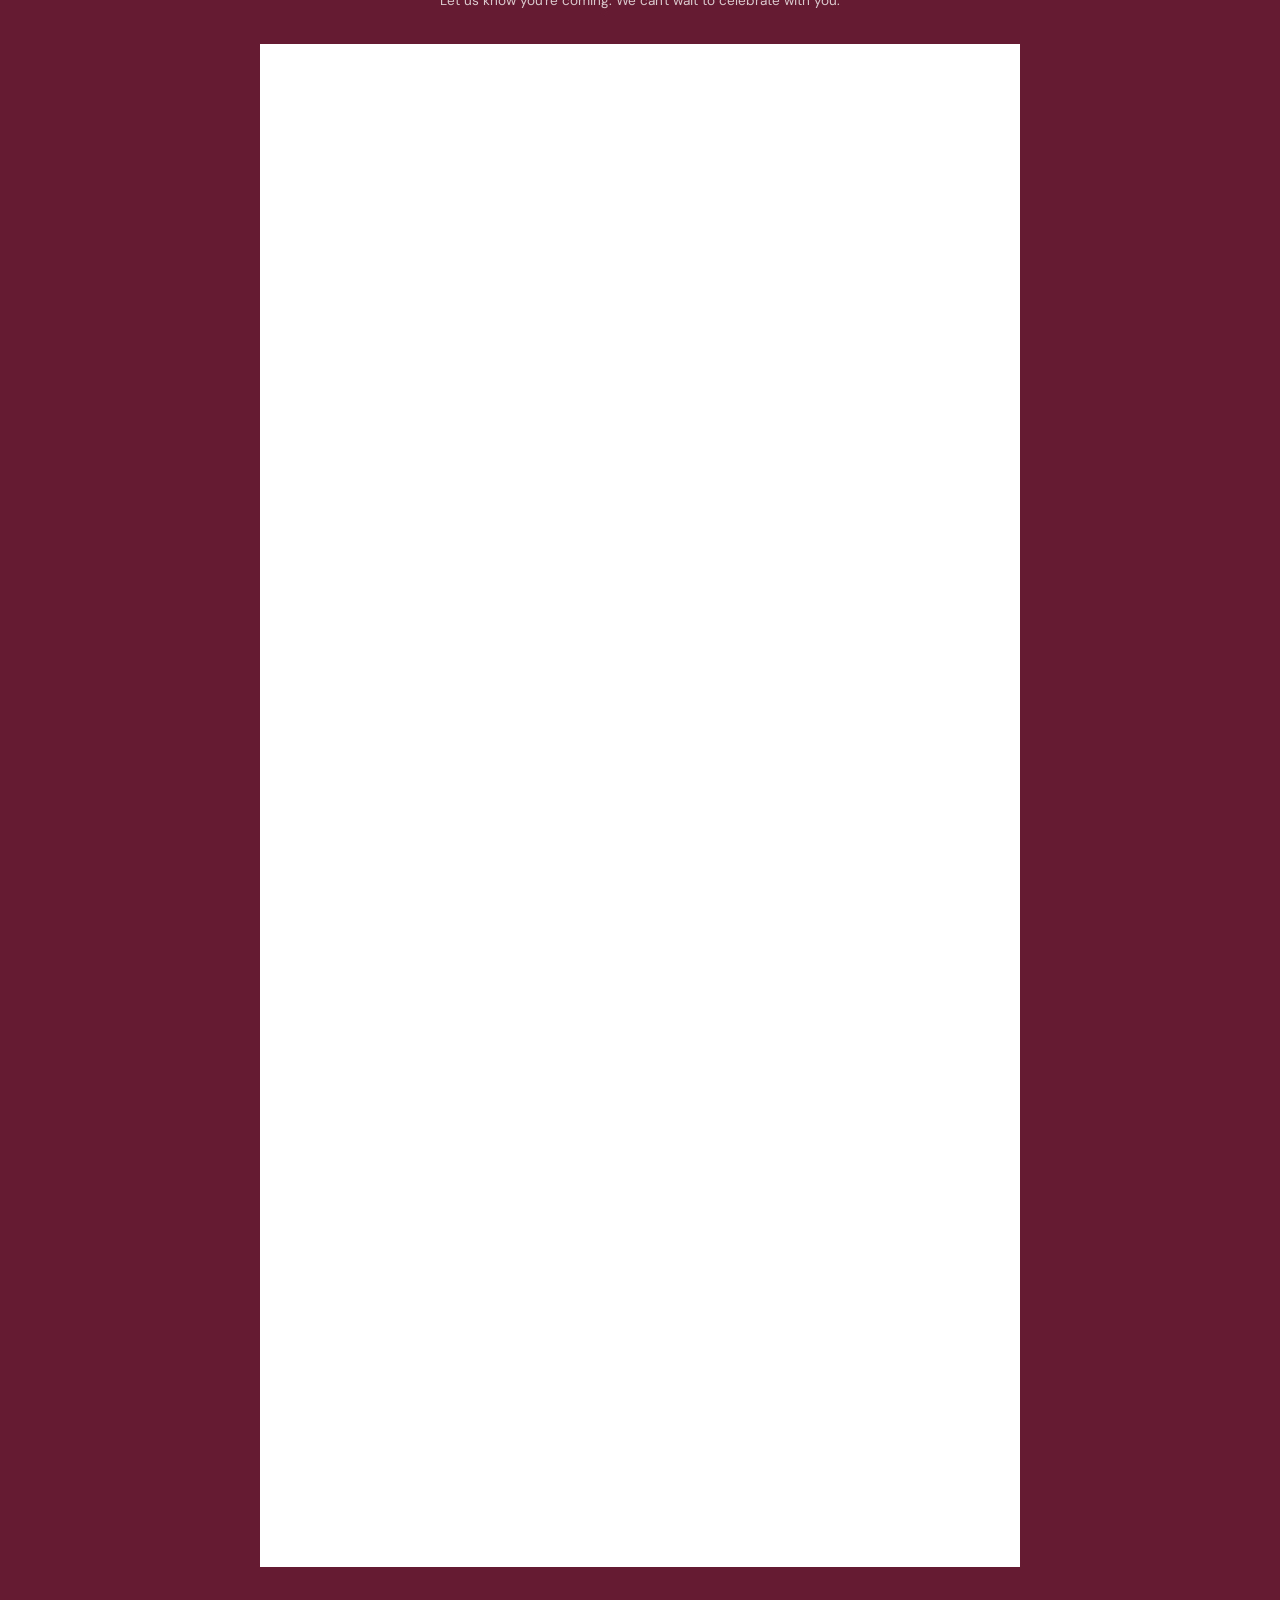
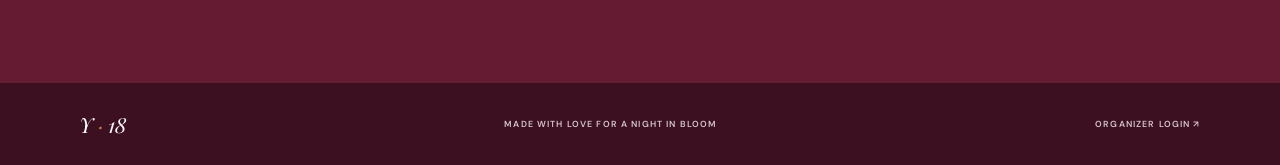
==== commit ec383d99: "Update print statement from 'Hello' to 'Goodbye'" ====
--- a/index.html
+++ b/index.html
@@ -144,7 +144,7 @@
             <li>Von Primo Reyes</li>
             <li>Dave Binondo</li>
             <li>King Joseph Gregorio</li>
-            <li>Dustin ang taba neto oh</li>
+            <li>Dustin Gregorio</li>
             <li>Karl Binondo</li>
             <li>Ron Reyes</li>
             <li>Rexcel Reyes</li>
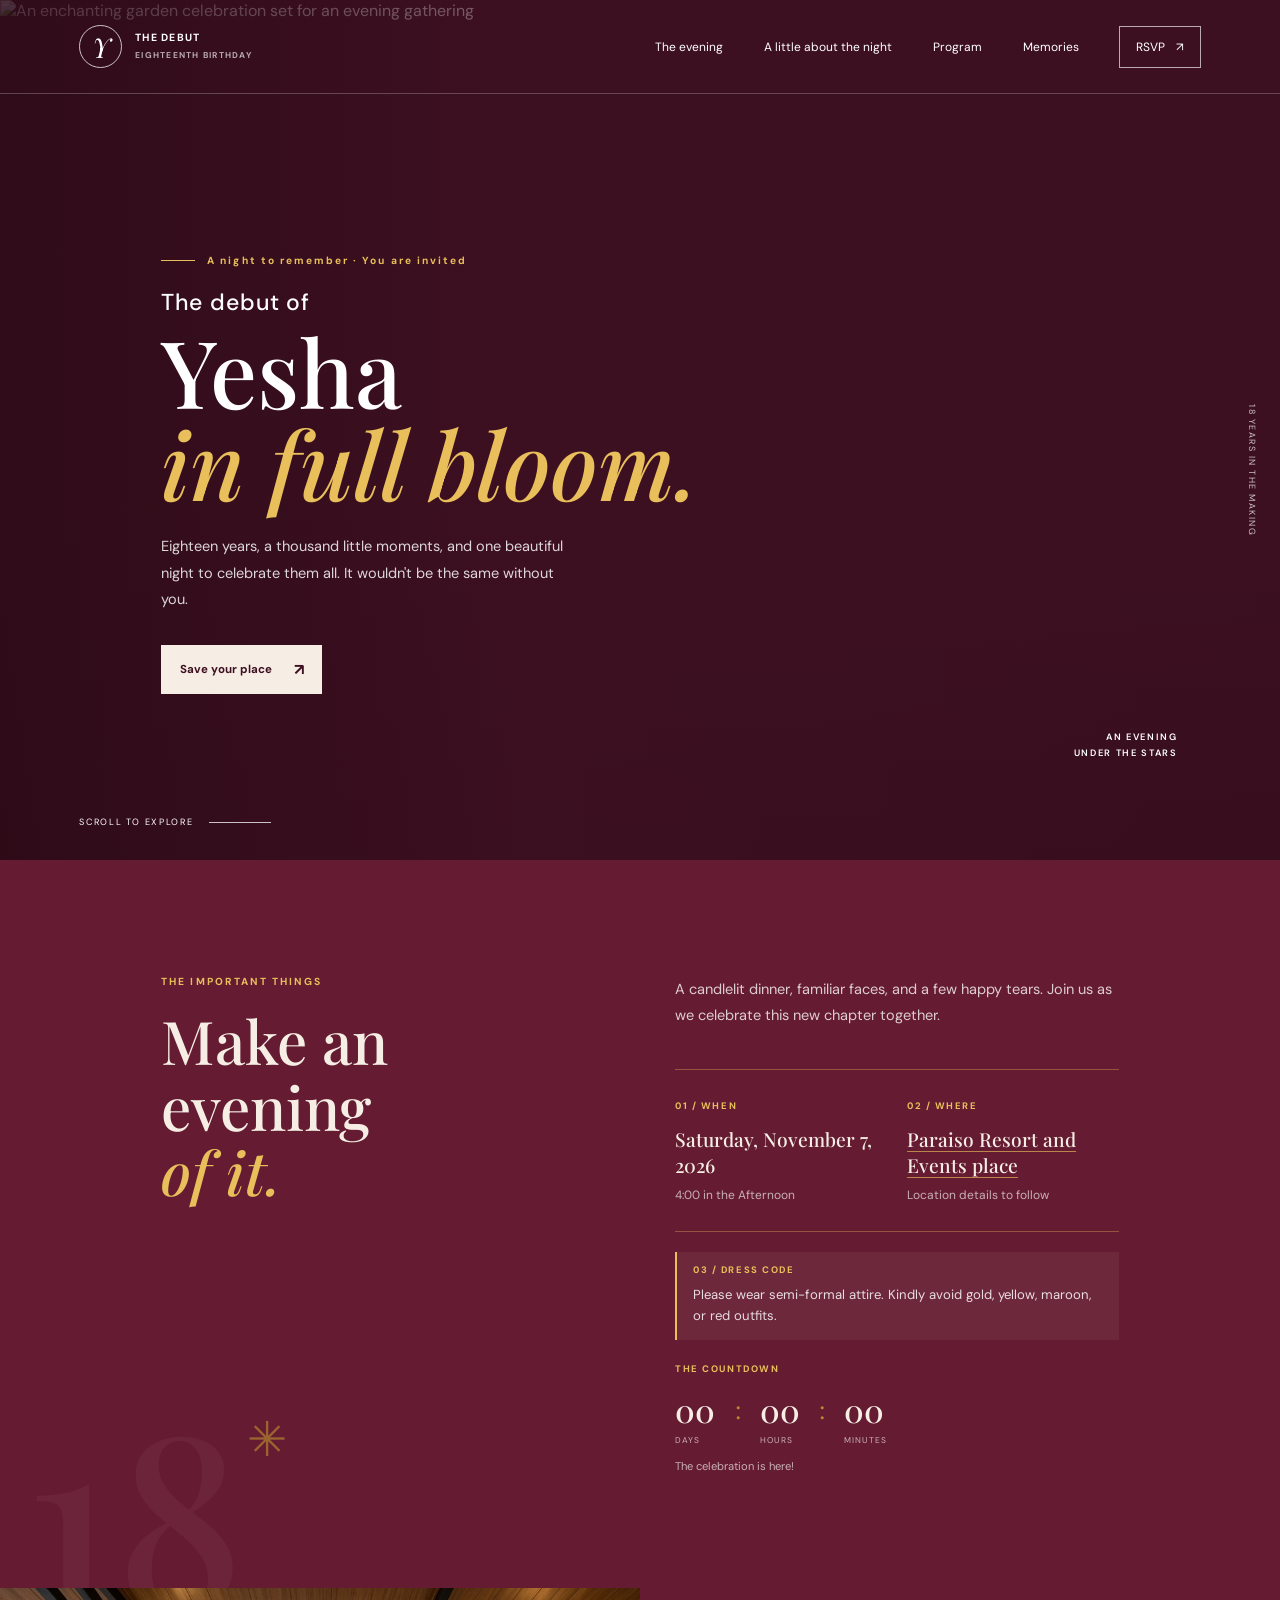
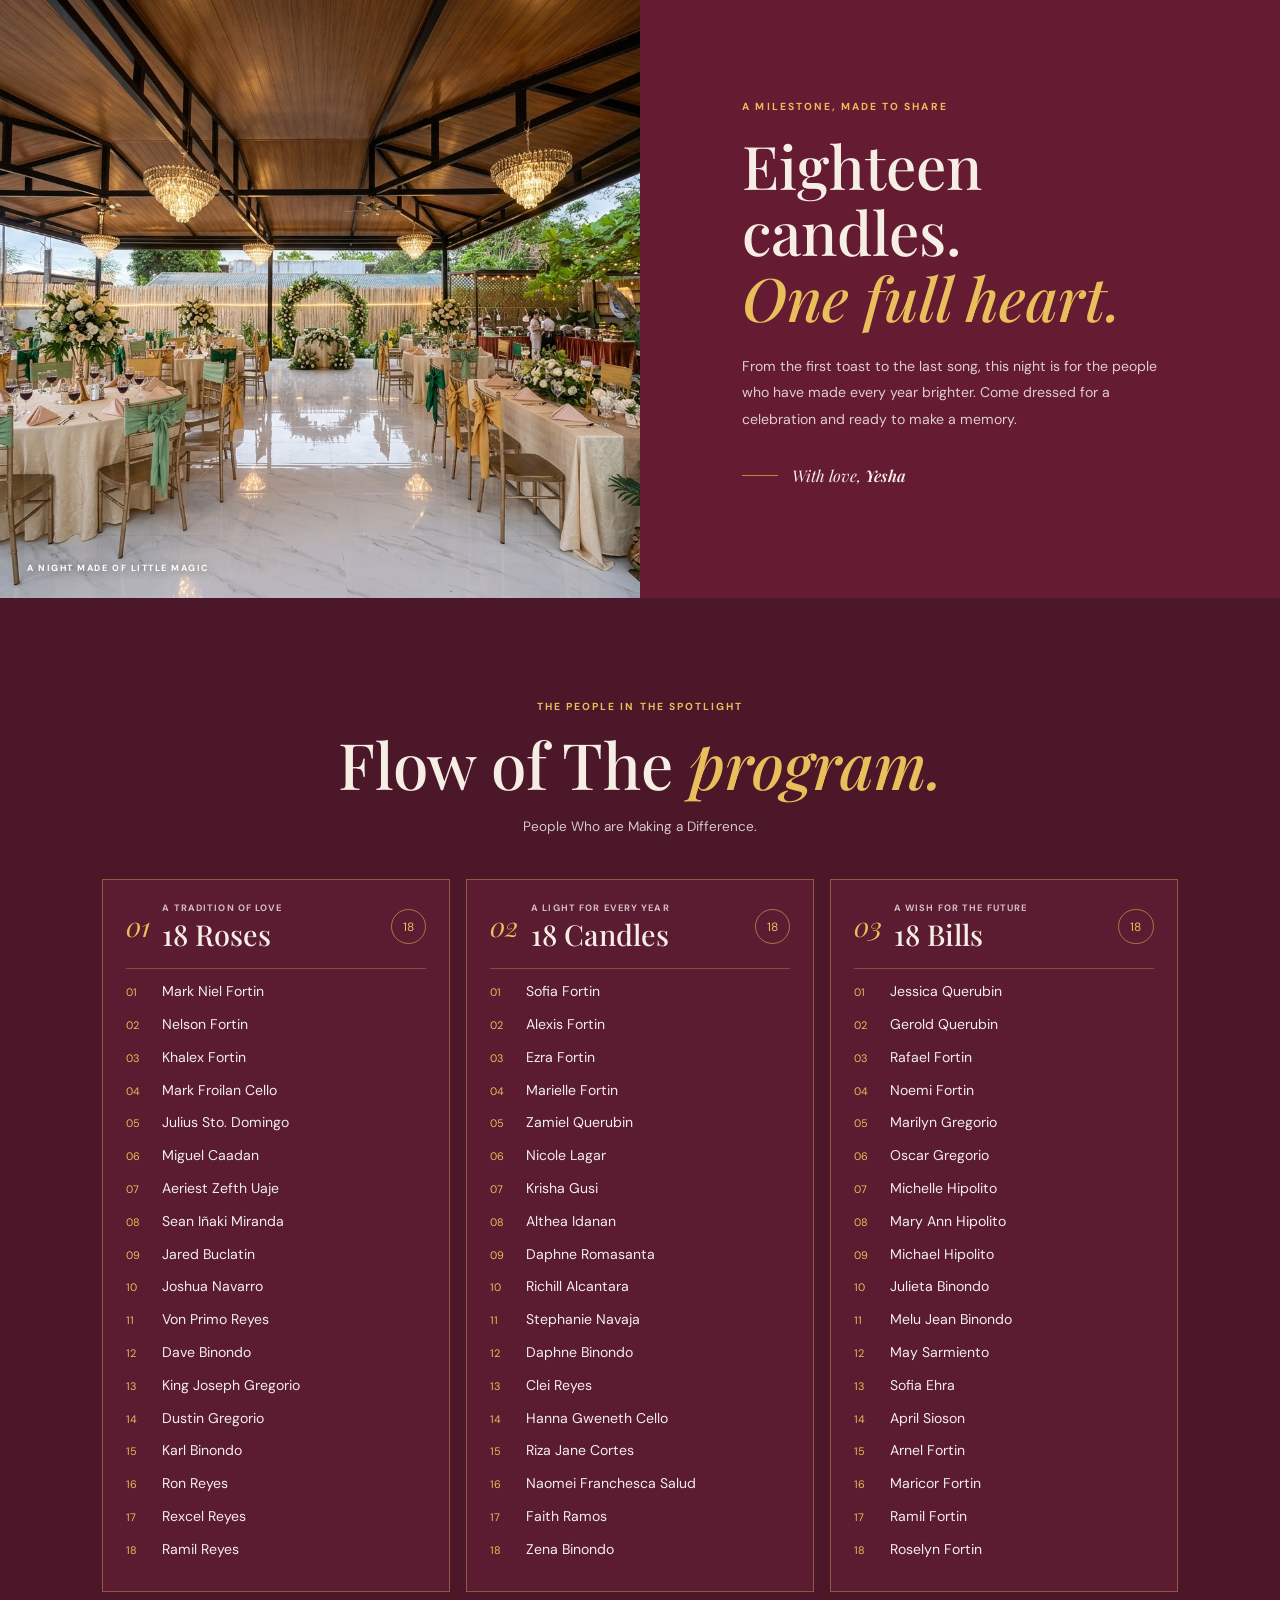
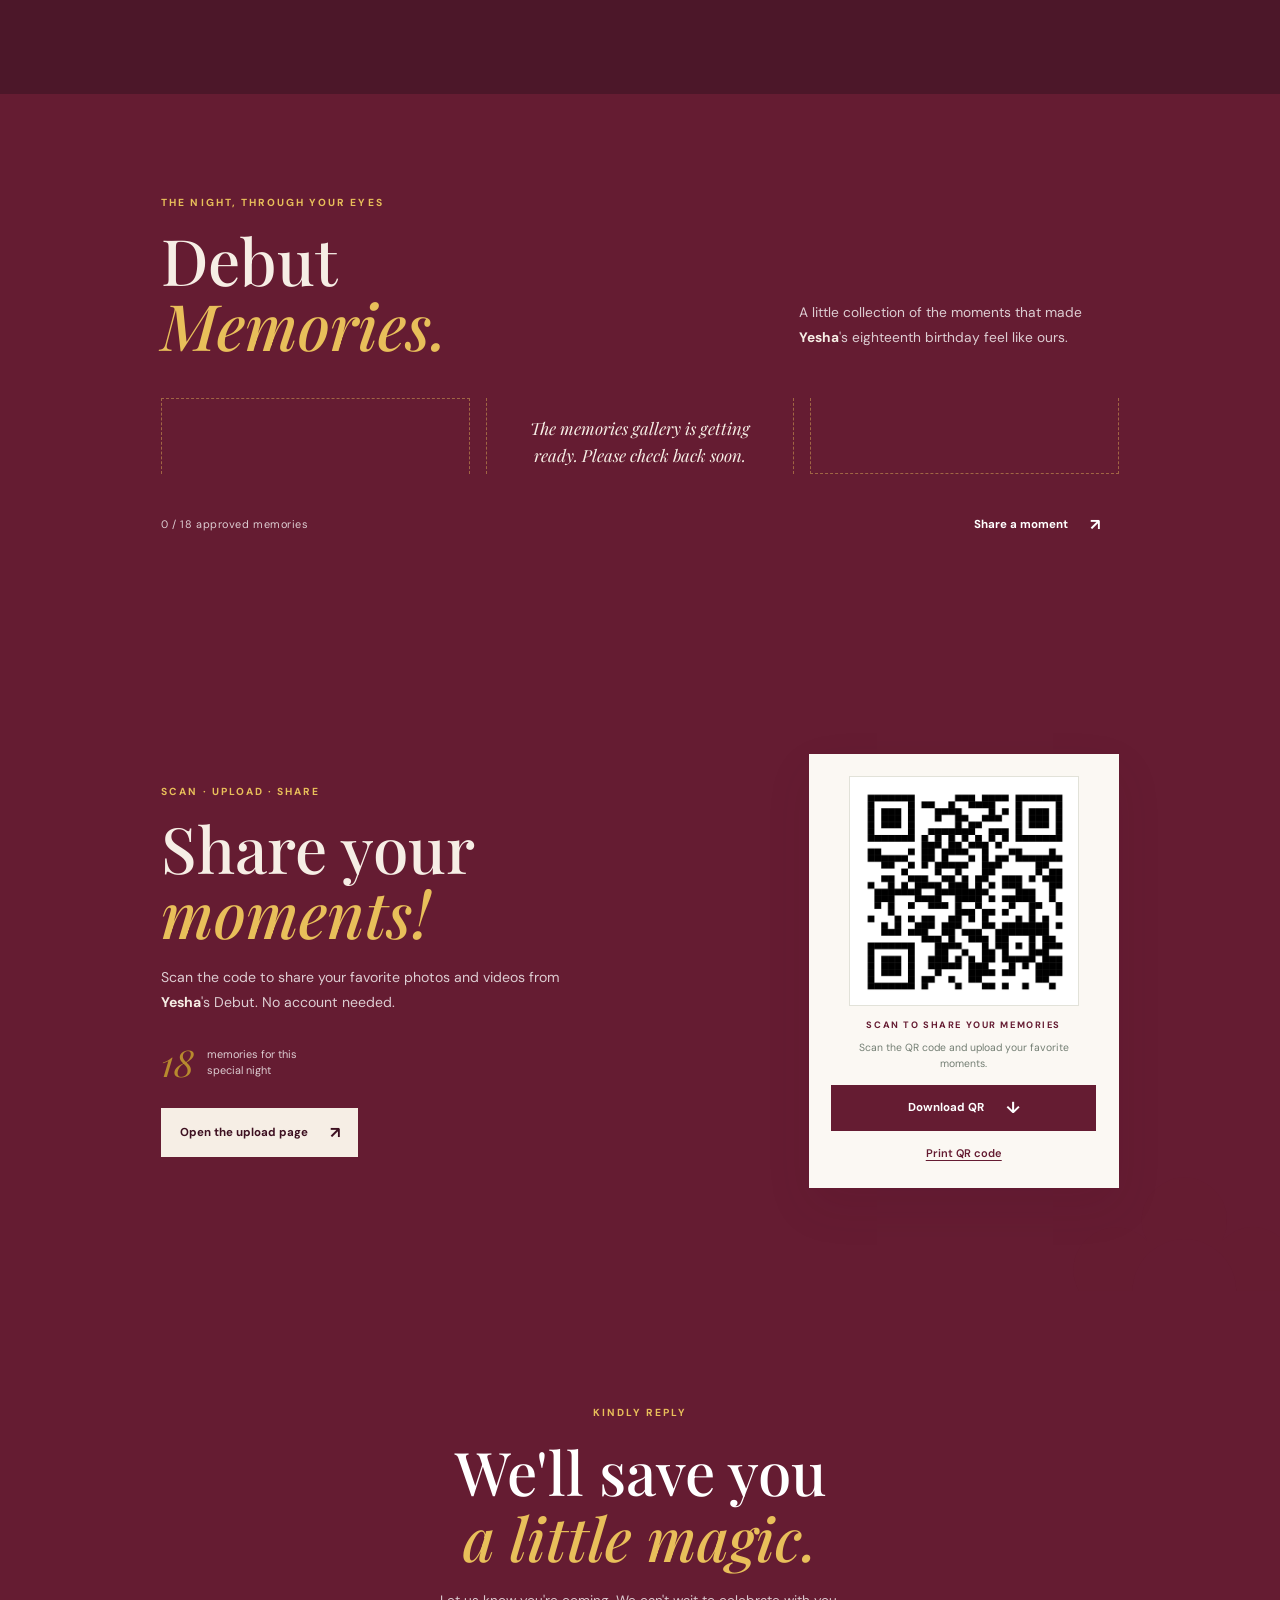
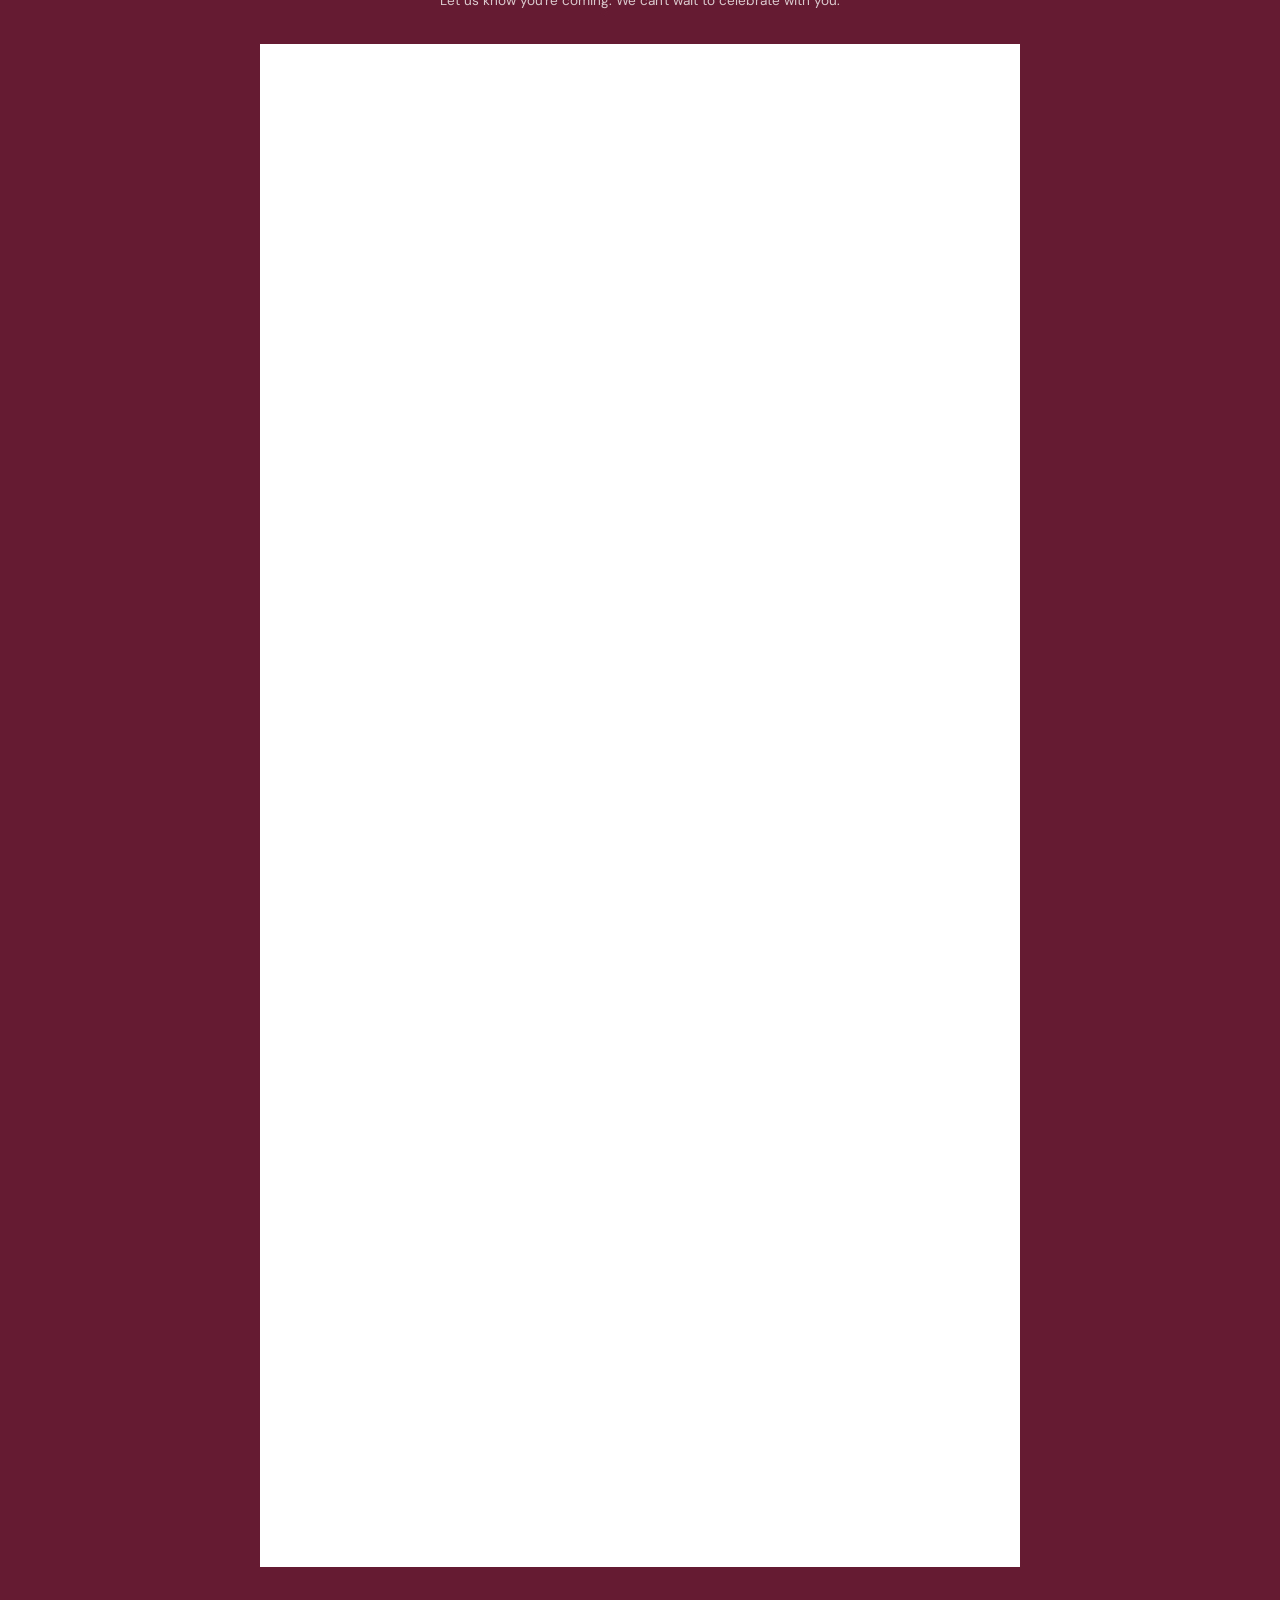
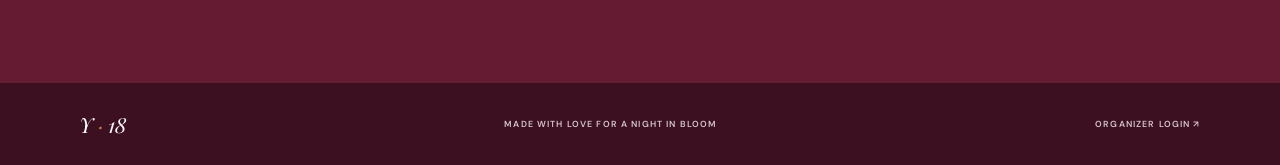
==== commit 3f51fdcf: "Update index.html" ====
--- a/index.html
+++ b/index.html
@@ -175,7 +175,7 @@
             <li>Riza Jane Cortes</li>
             <li>Naomei Franchesca Salud</li>
             <li>Faith Ramos</li>
-            <li>Zena Fortin</li>
+            <li>Zena Binondo</li>
           </ol>
         </article>
         <article class="program-panel">
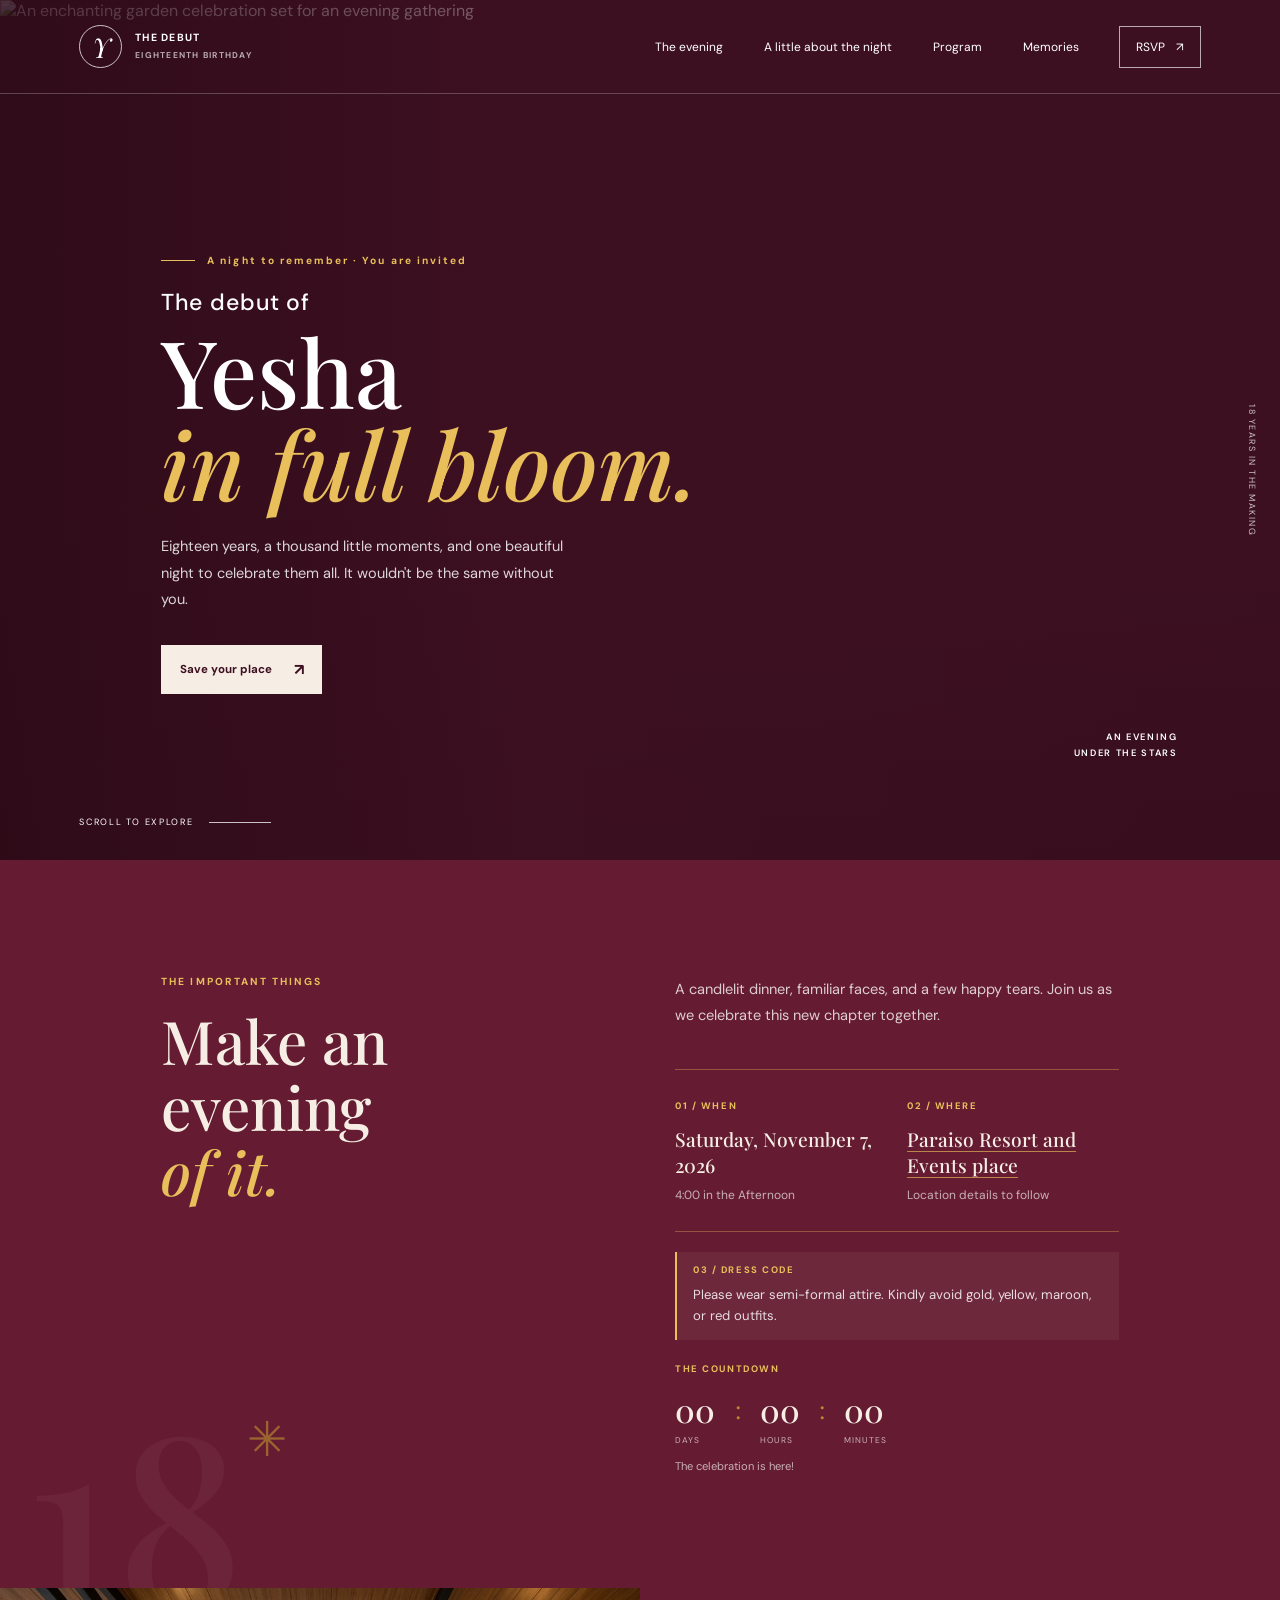
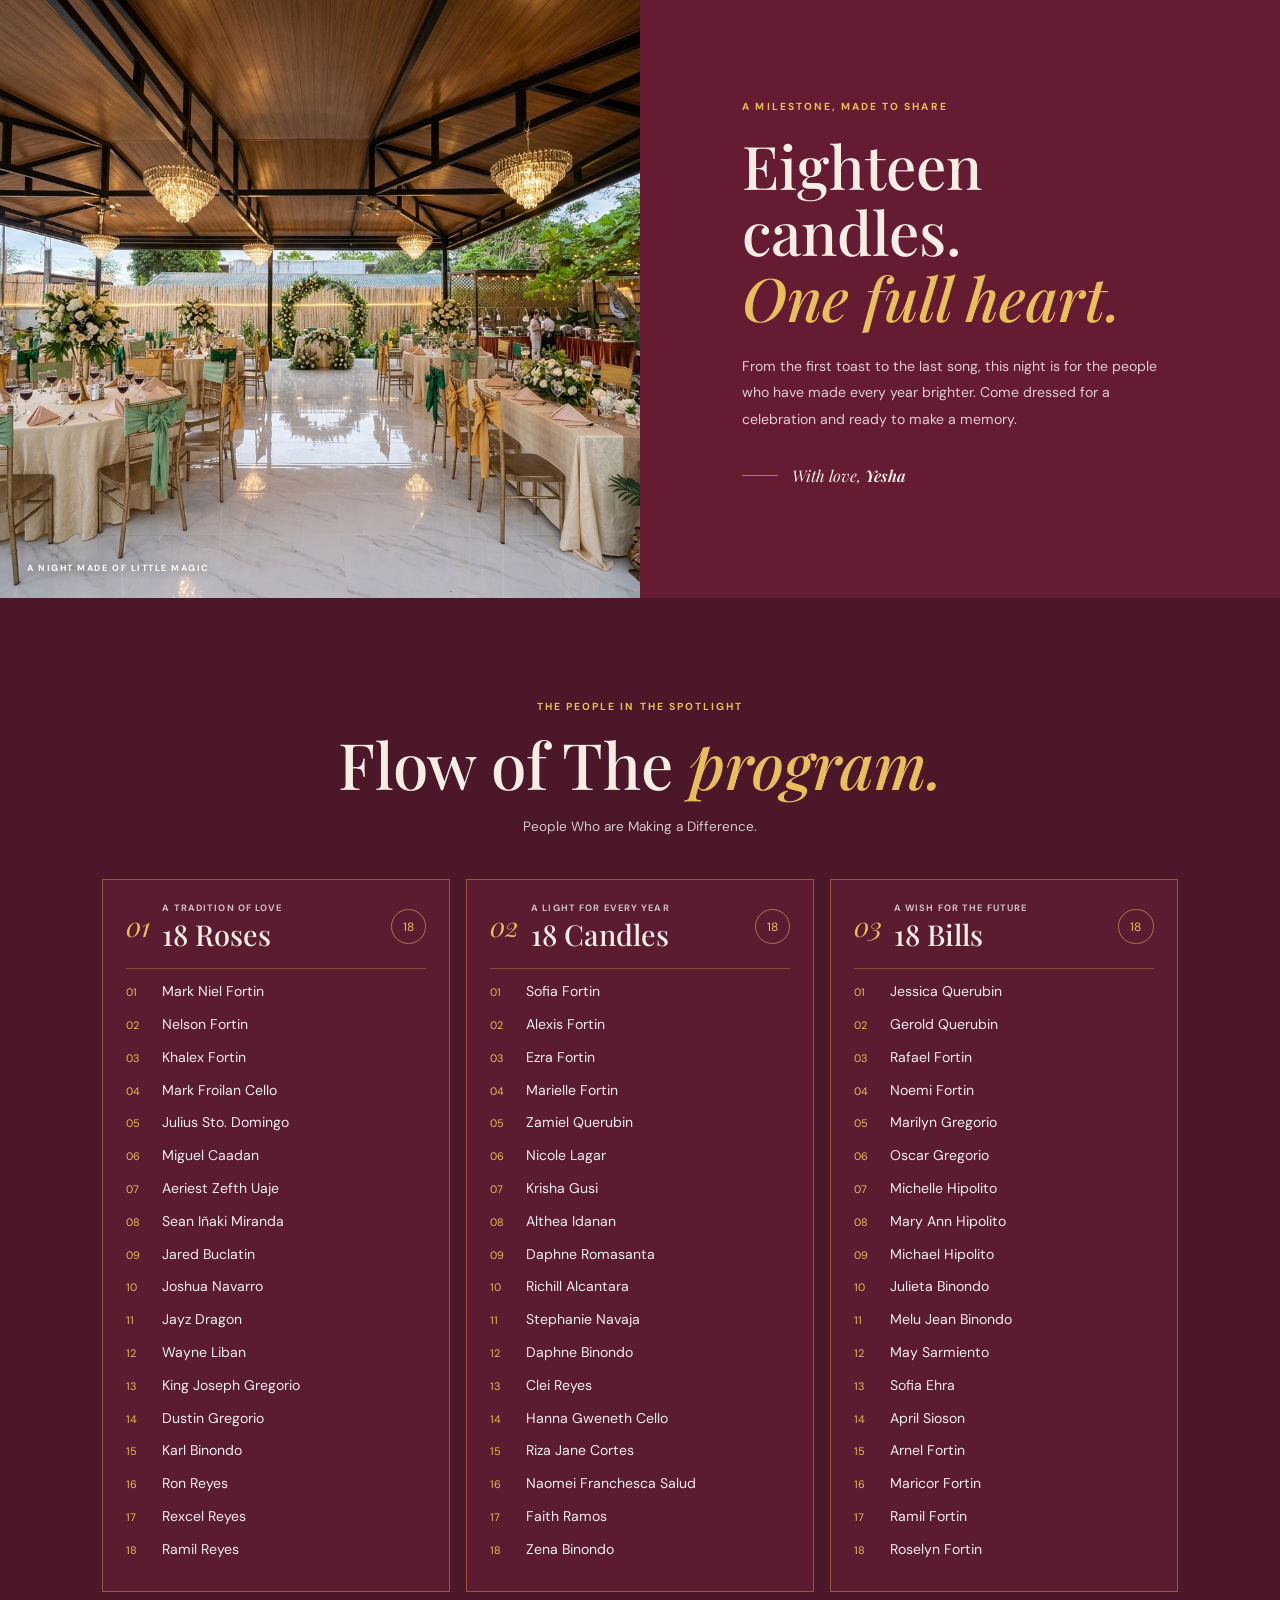
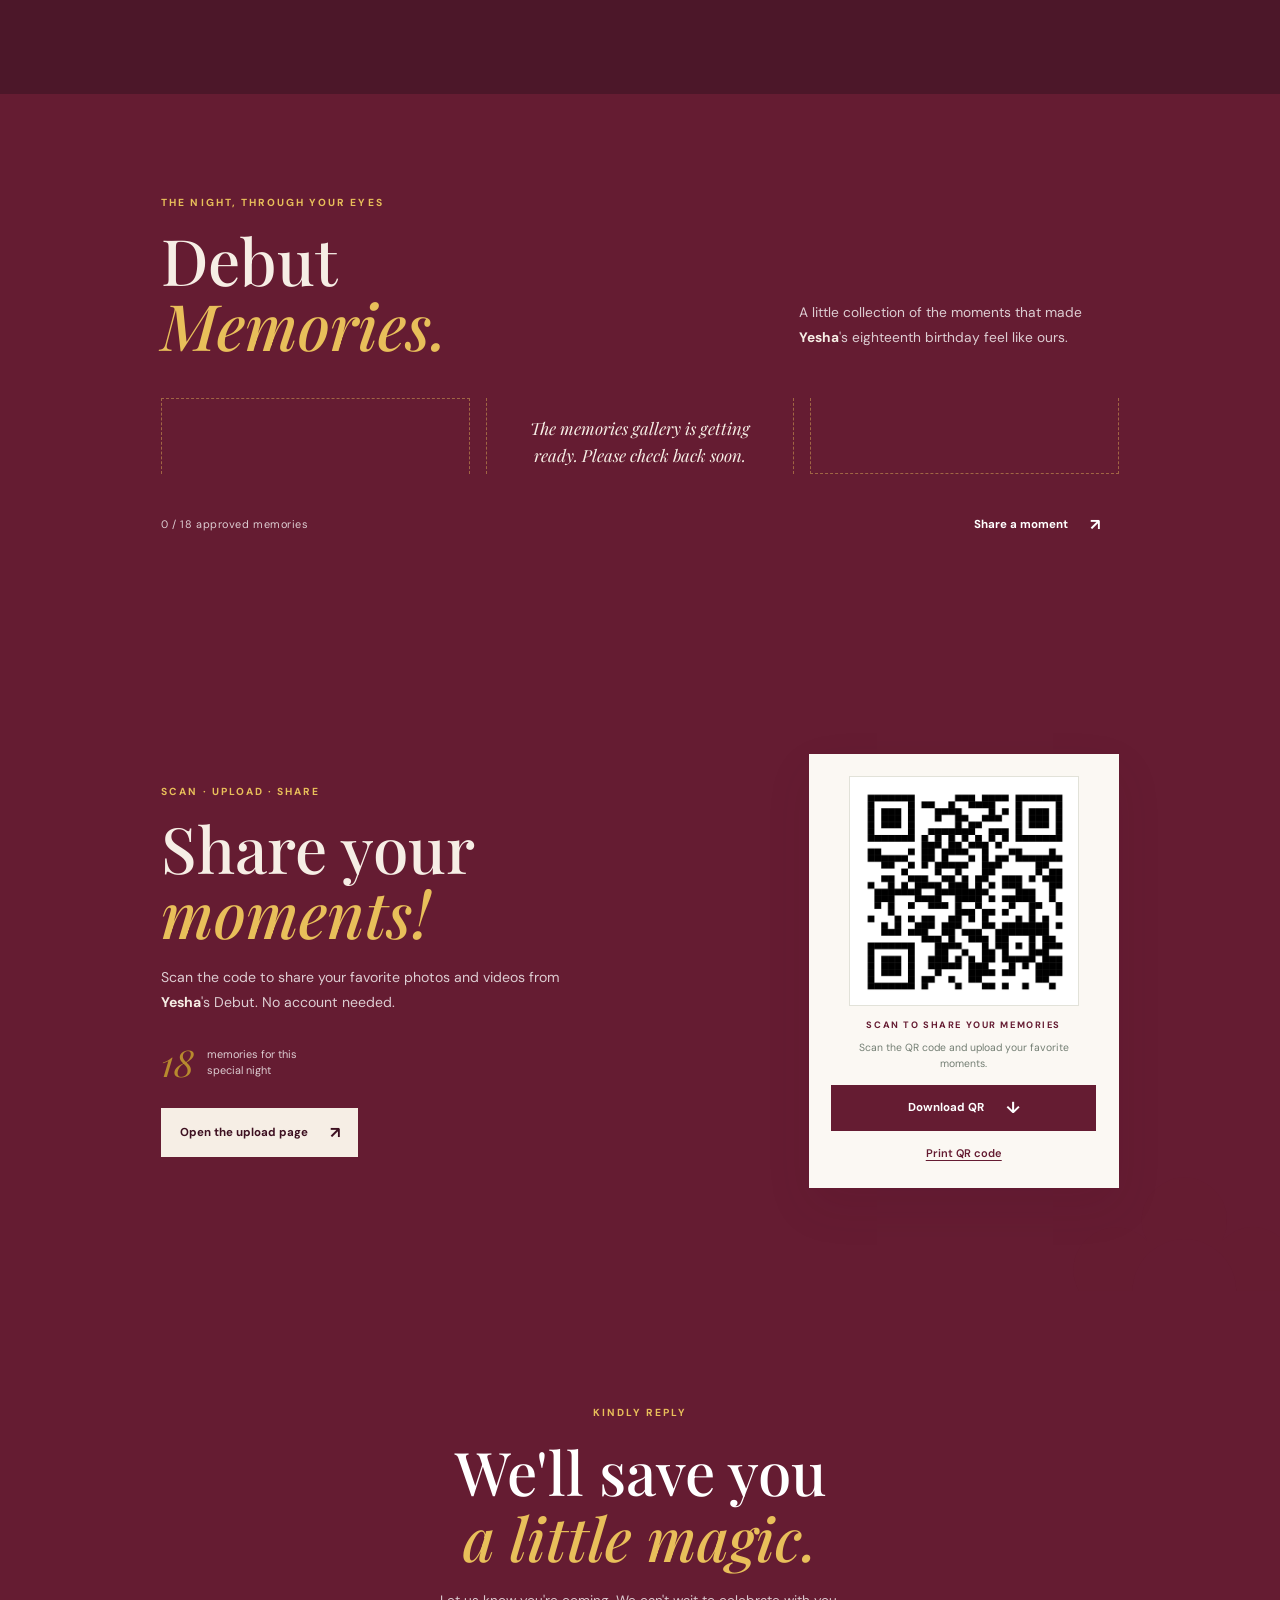
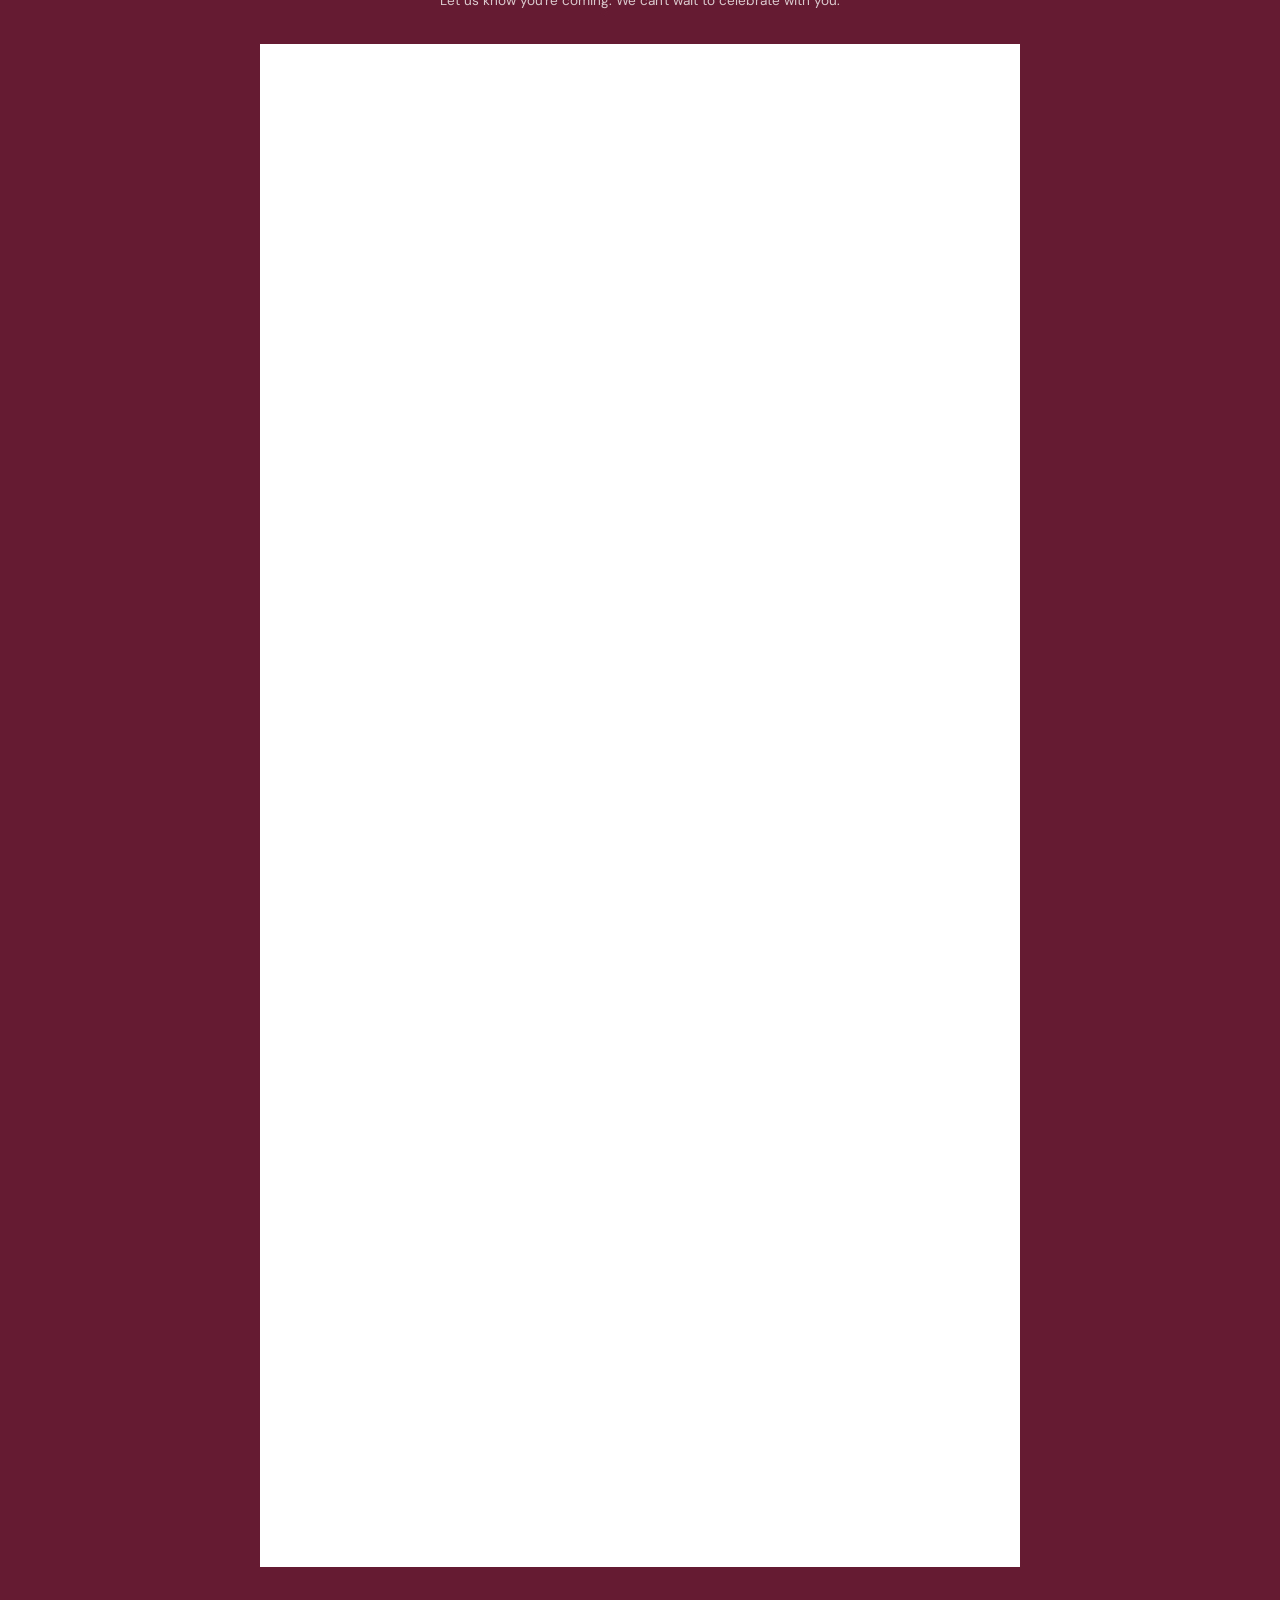
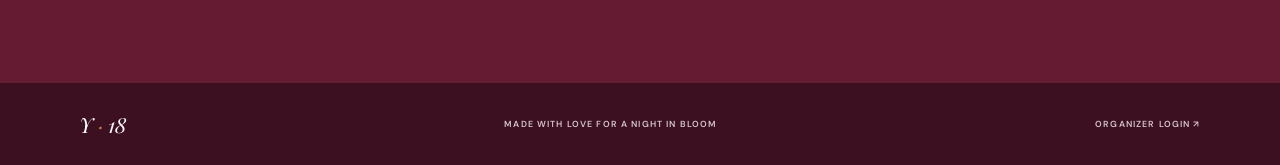
==== commit 197217bf: "Update index.html" ====
--- a/index.html
+++ b/index.html
@@ -141,8 +141,8 @@
             <li>Sean Iñaki Miranda</li>
             <li>Jared Buclatin</li>
             <li>Joshua Navarro</li>
-            <li>Von Primo Reyes</li>
-            <li>Dave Binondo</li>
+            <li>Jayz Dragon</li>
+            <li>Wayne Liban</li>
             <li>King Joseph Gregorio</li>
             <li>Dustin Gregorio</li>
             <li>Karl Binondo</li>
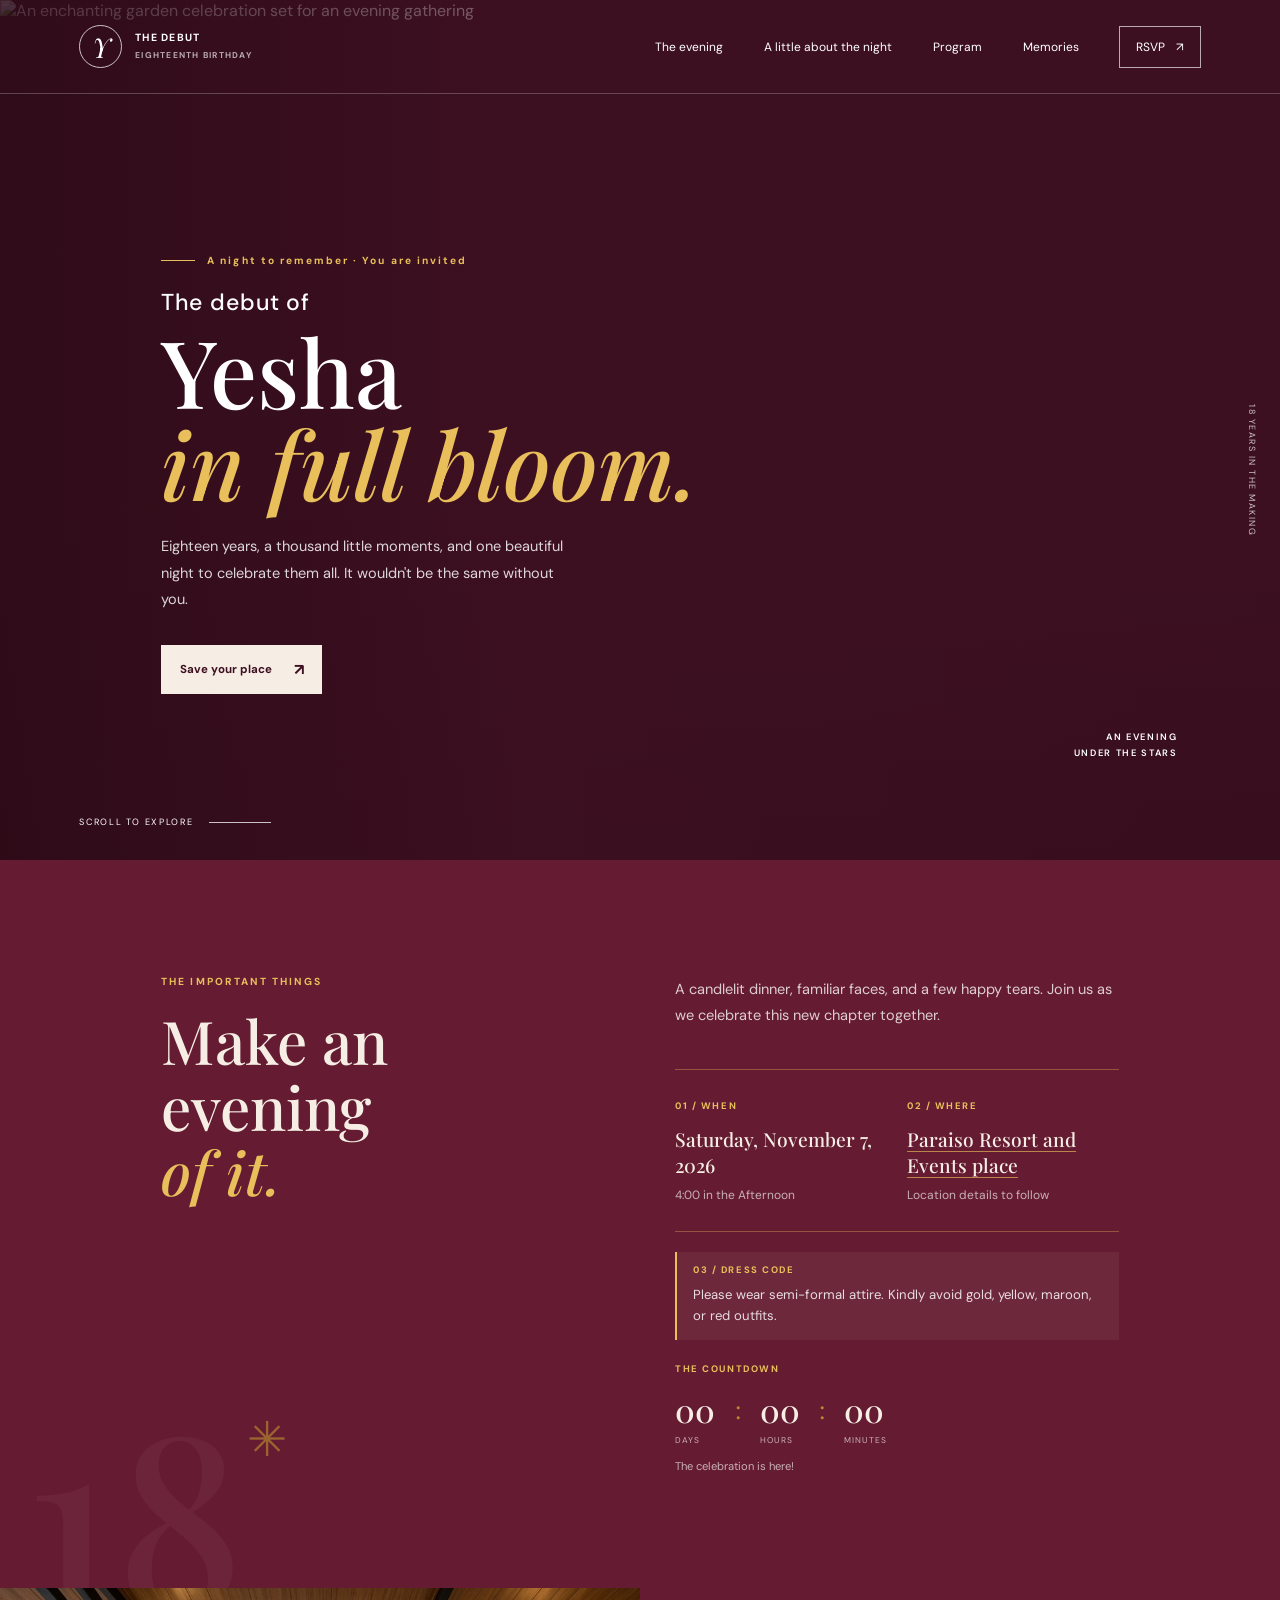
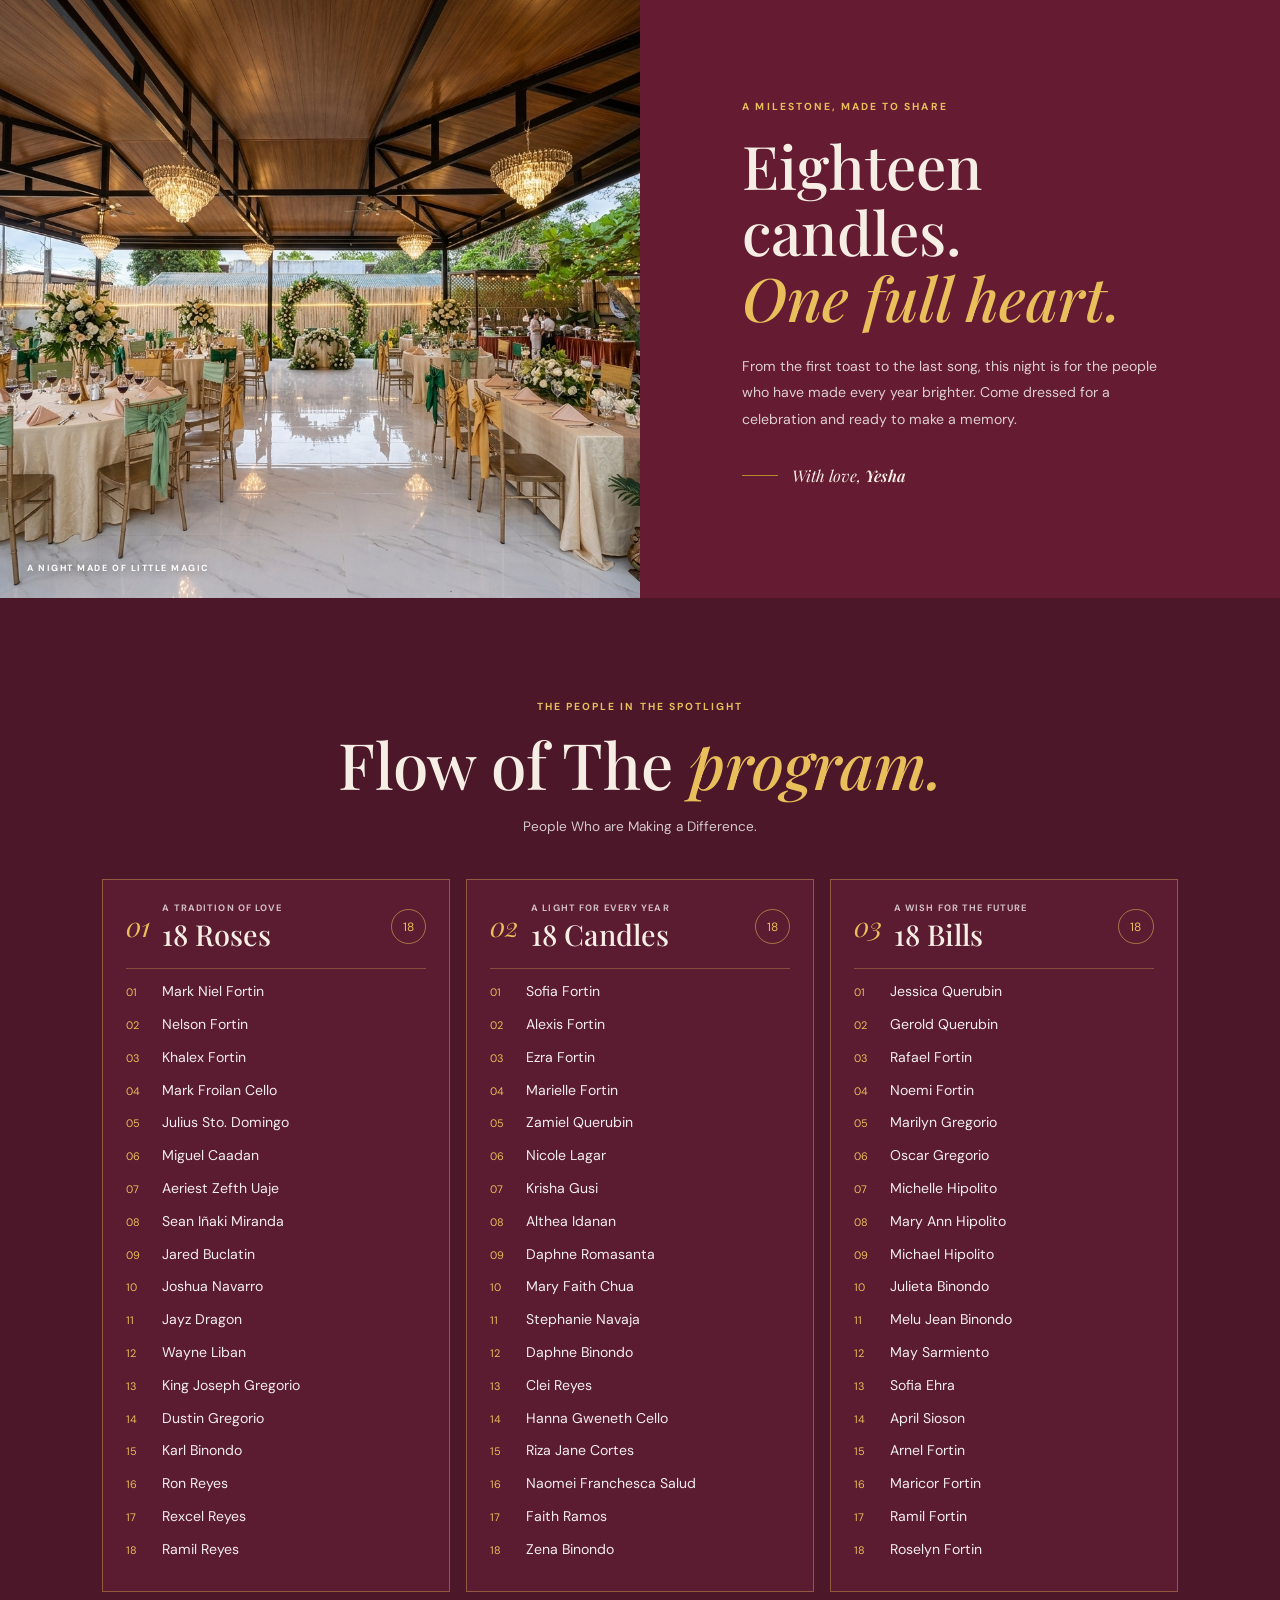
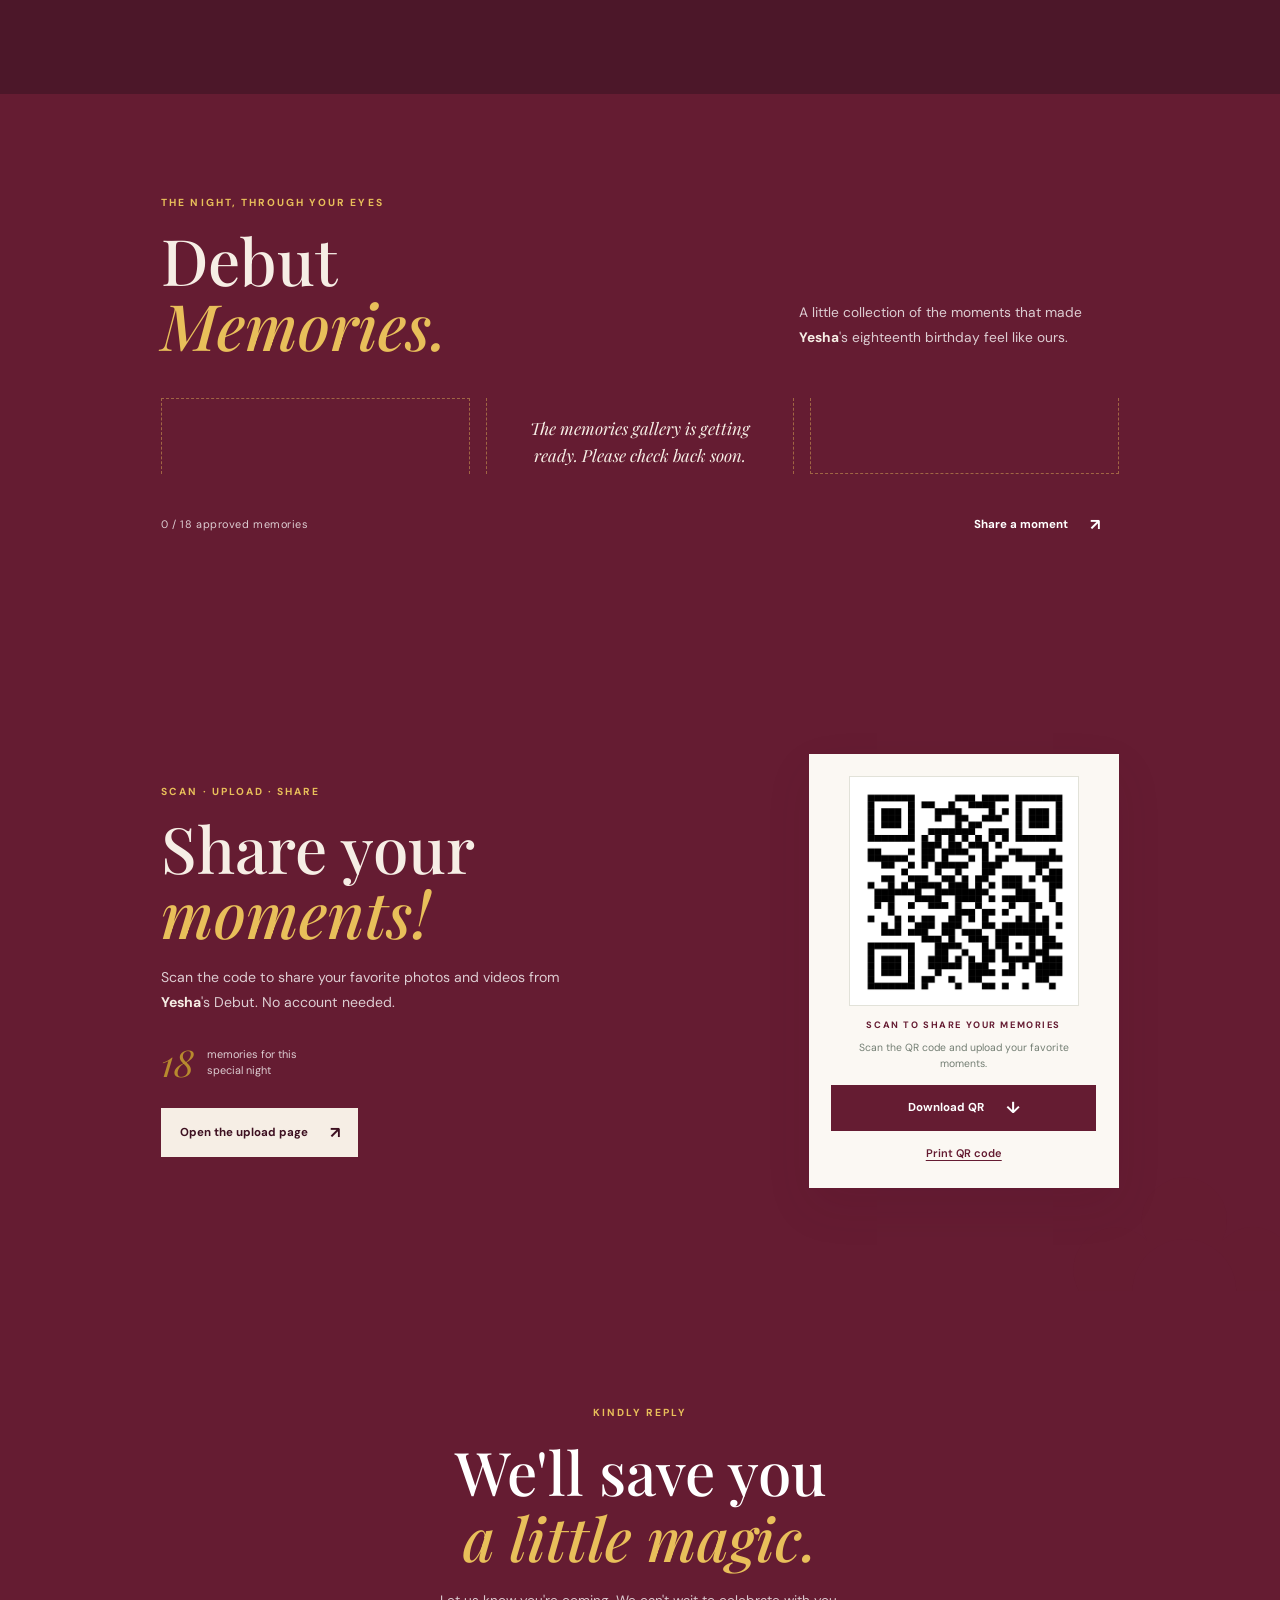
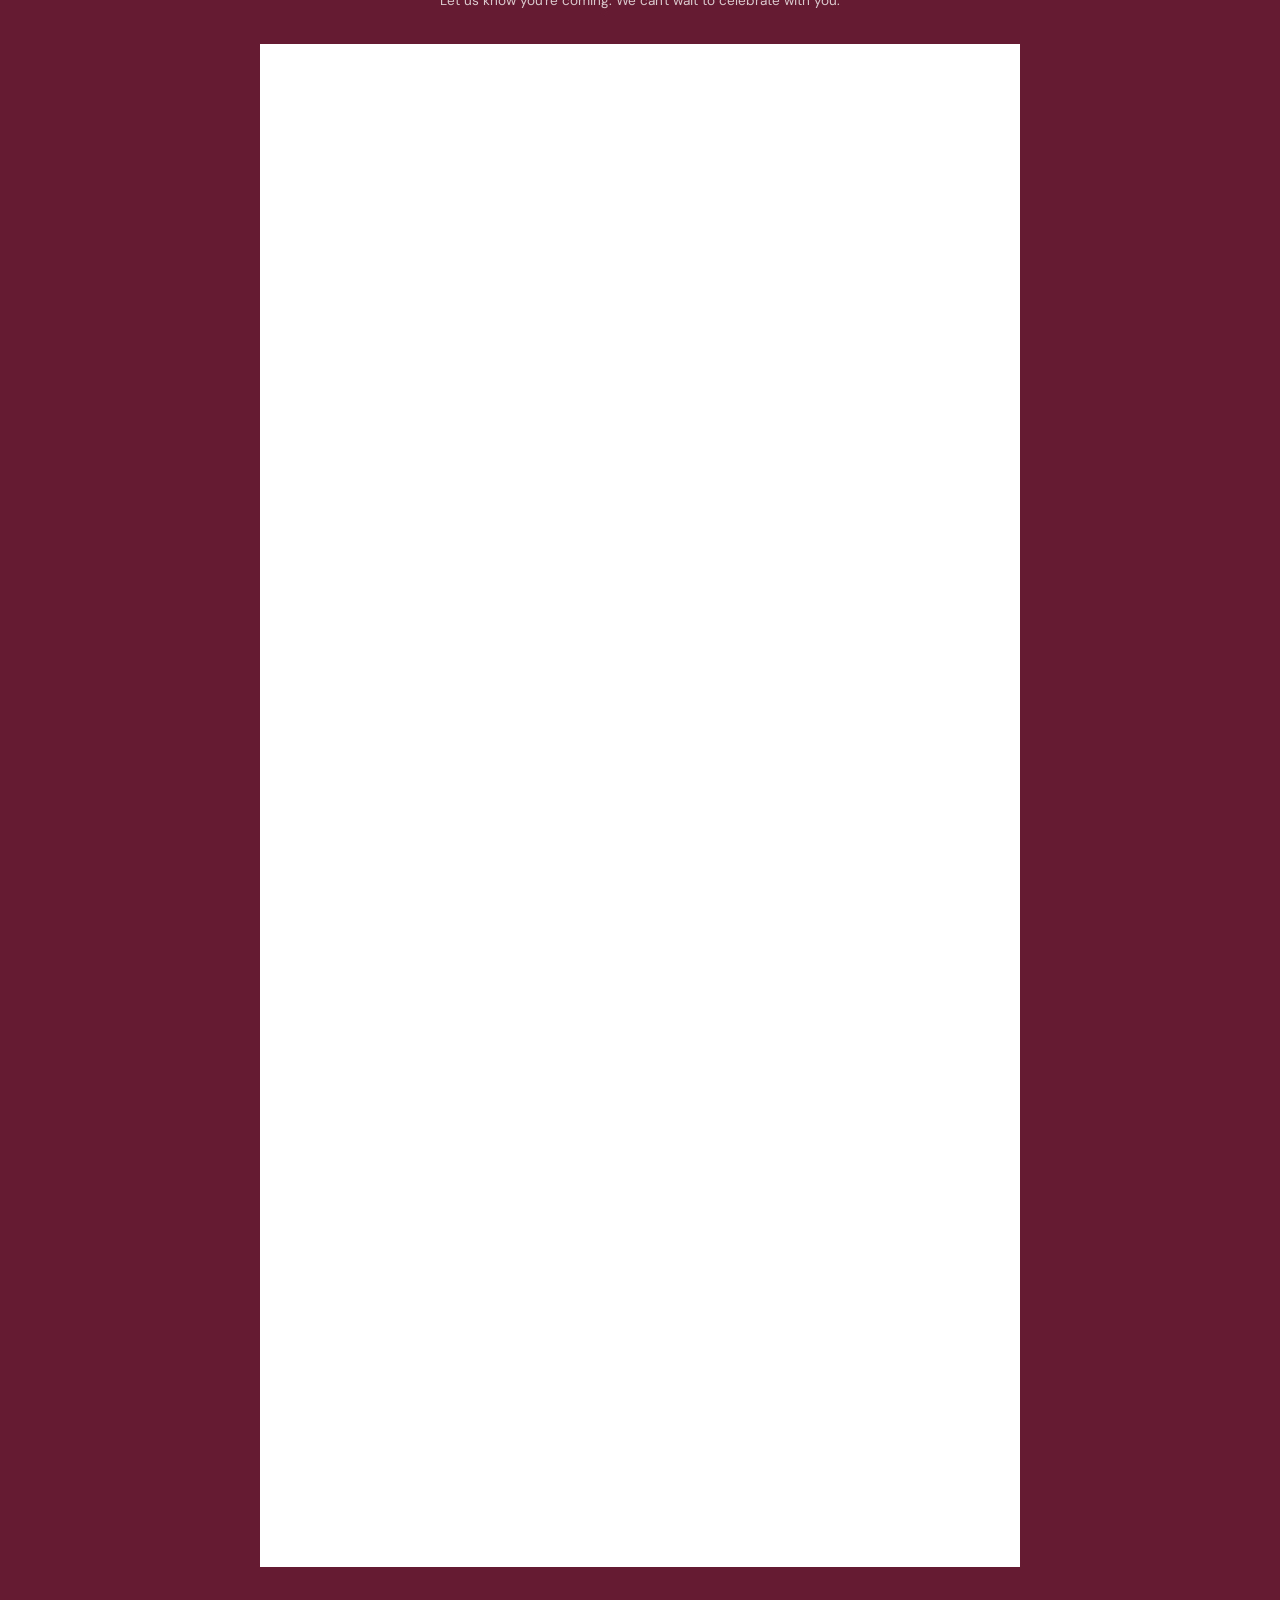
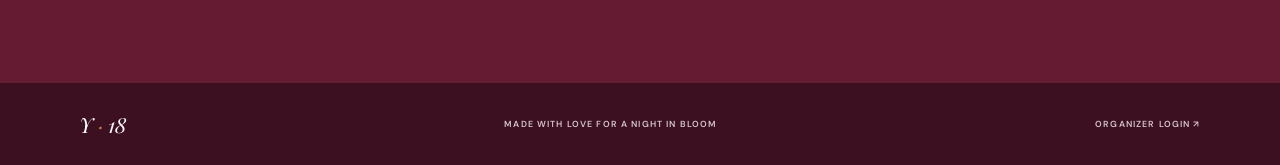
==== commit 93b6c3b3: "Update index.html" ====
--- a/index.html
+++ b/index.html
@@ -167,7 +167,7 @@
             <li>Krisha Gusi</li>
             <li>Althea Idanan</li>
             <li>Daphne Romasanta</li>
-            <li>Richill Alcantara</li>
+            <li>Mary Faith Chua</li>
             <li>Stephanie Navaja</li>
             <li>Daphne Binondo</li>
             <li>Clei Reyes</li>
